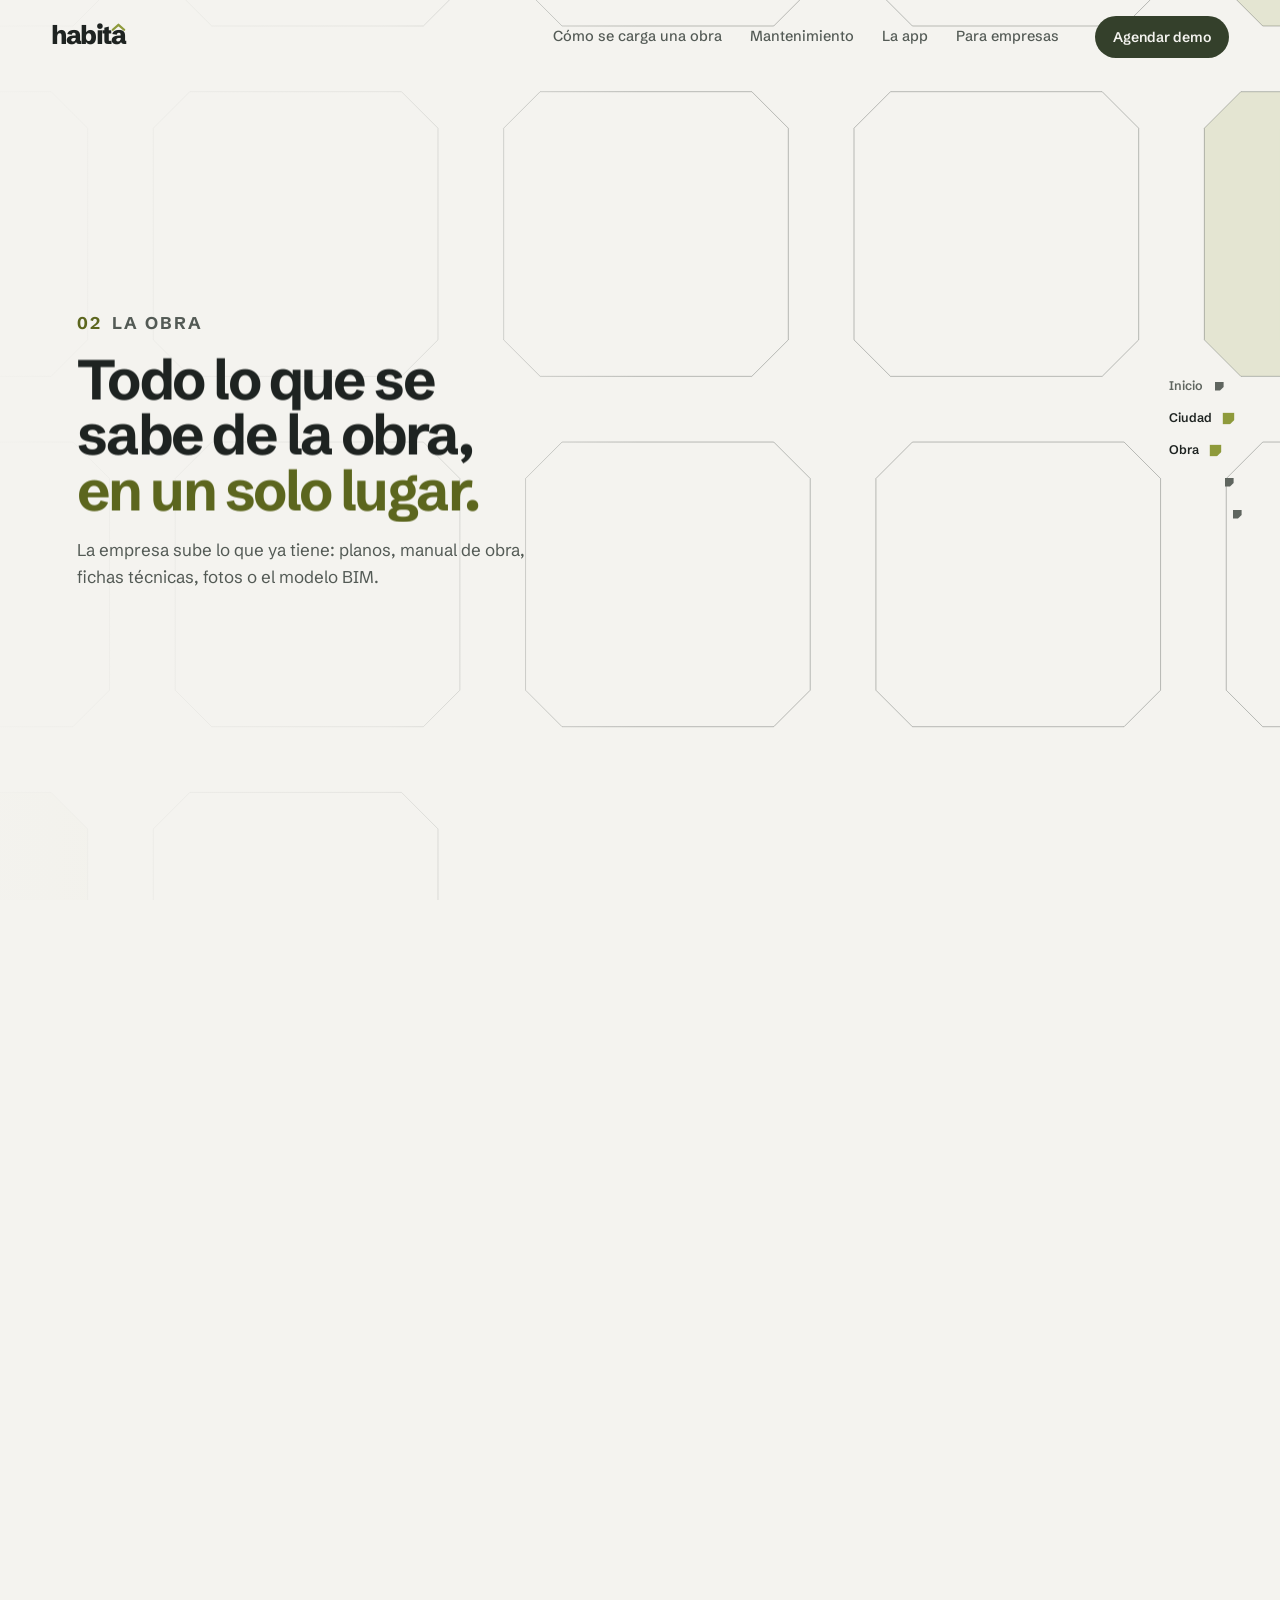
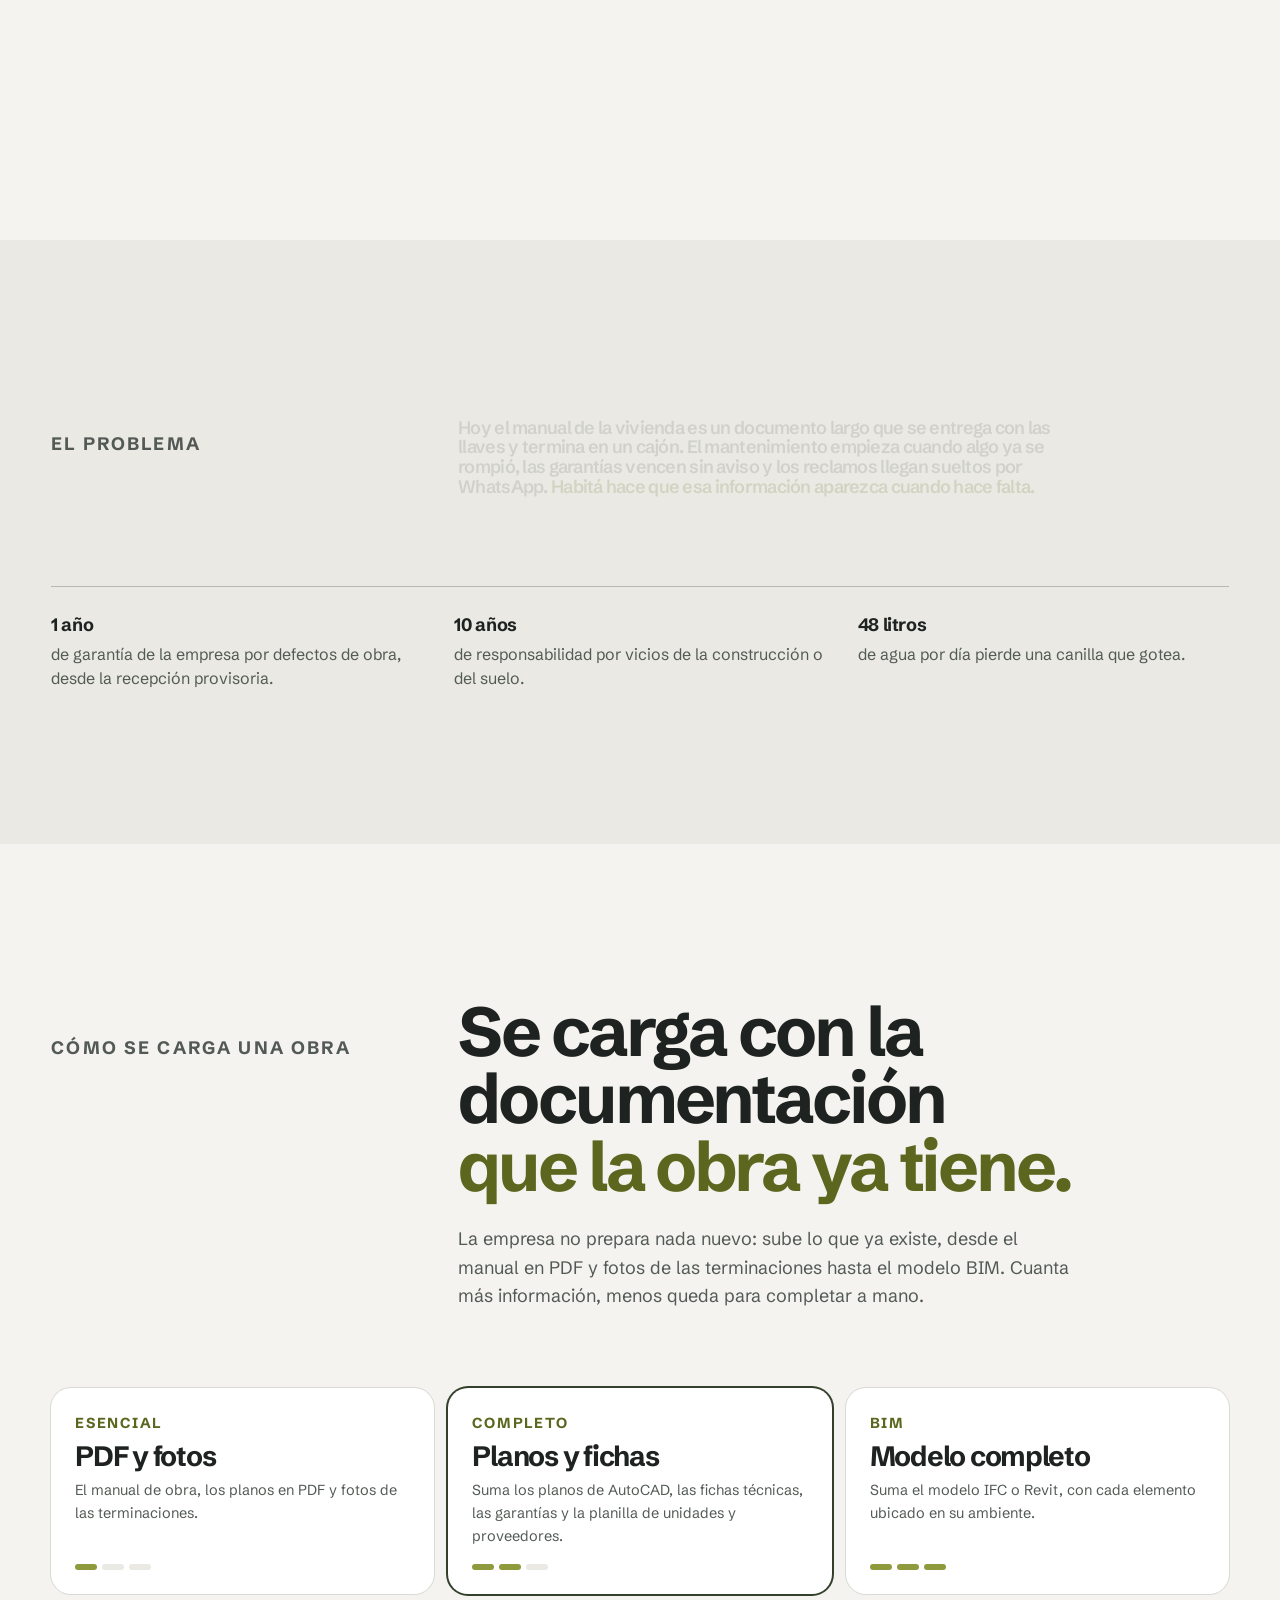
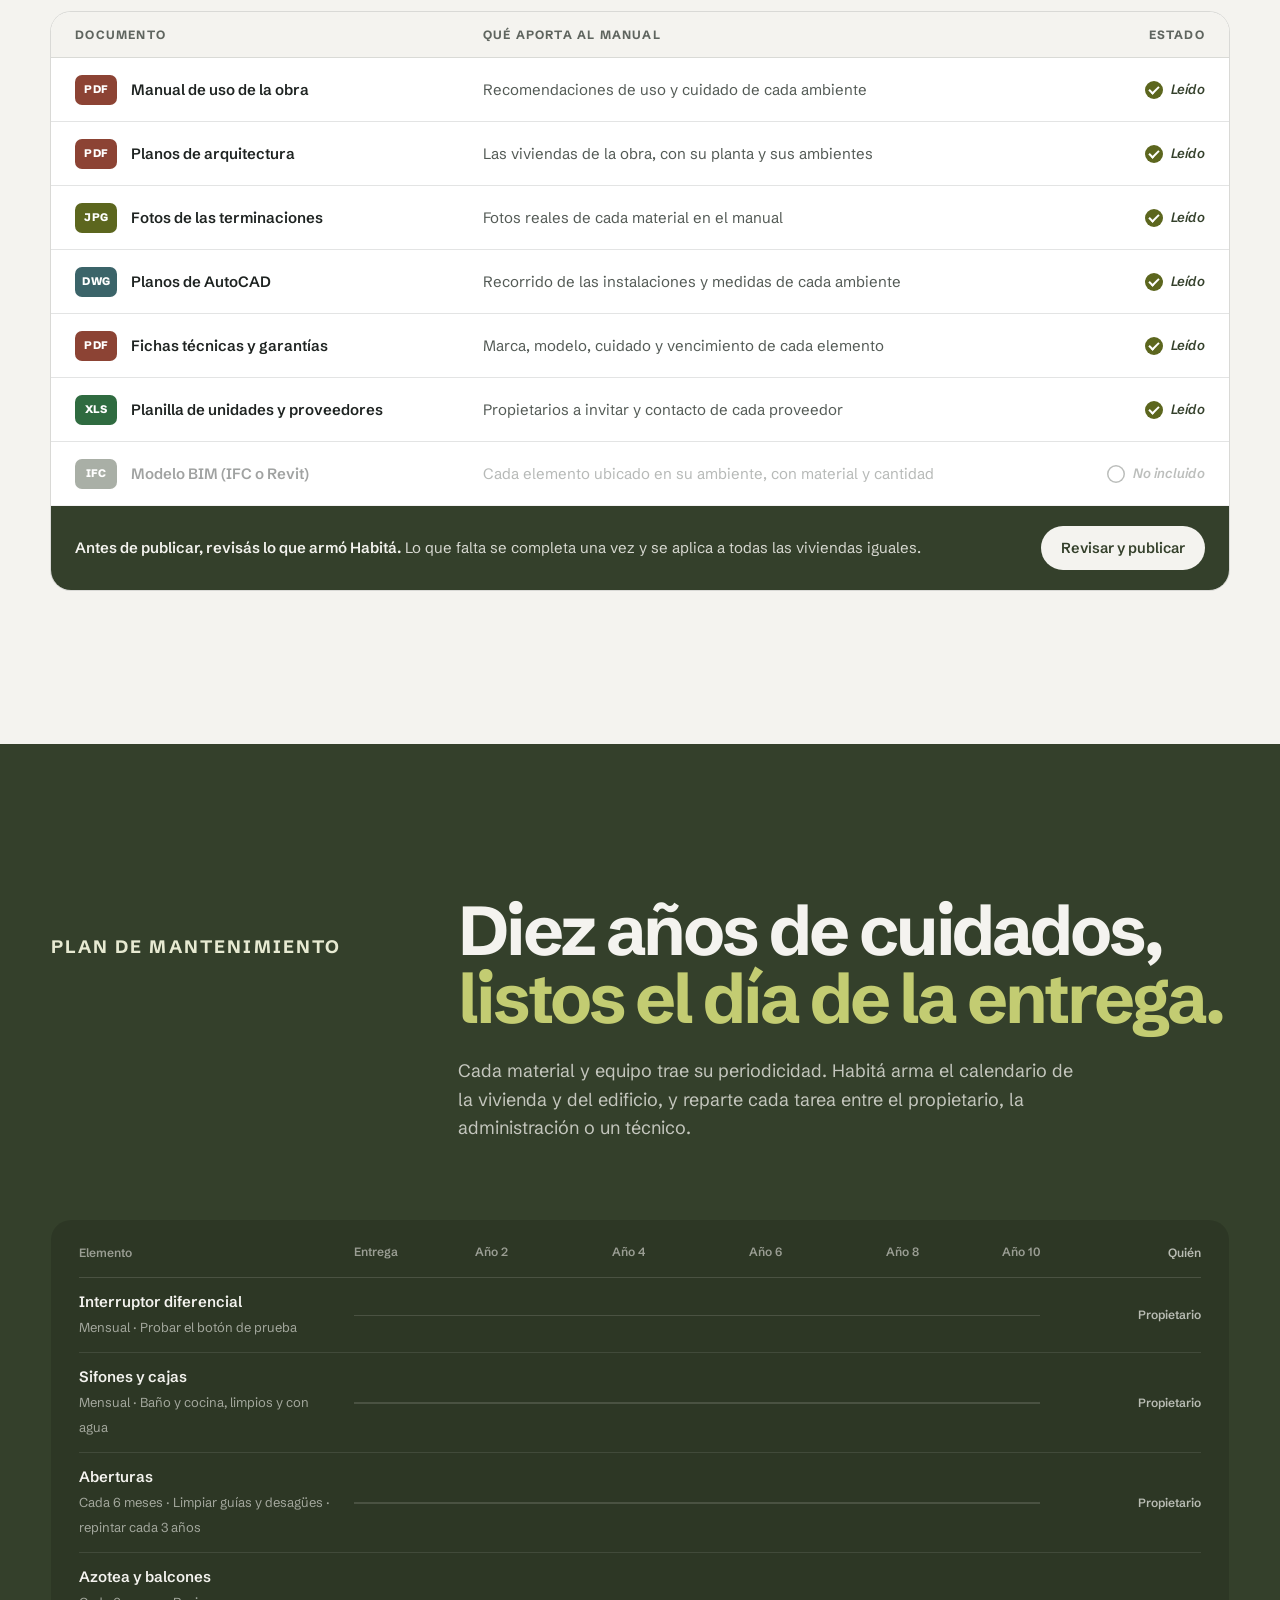
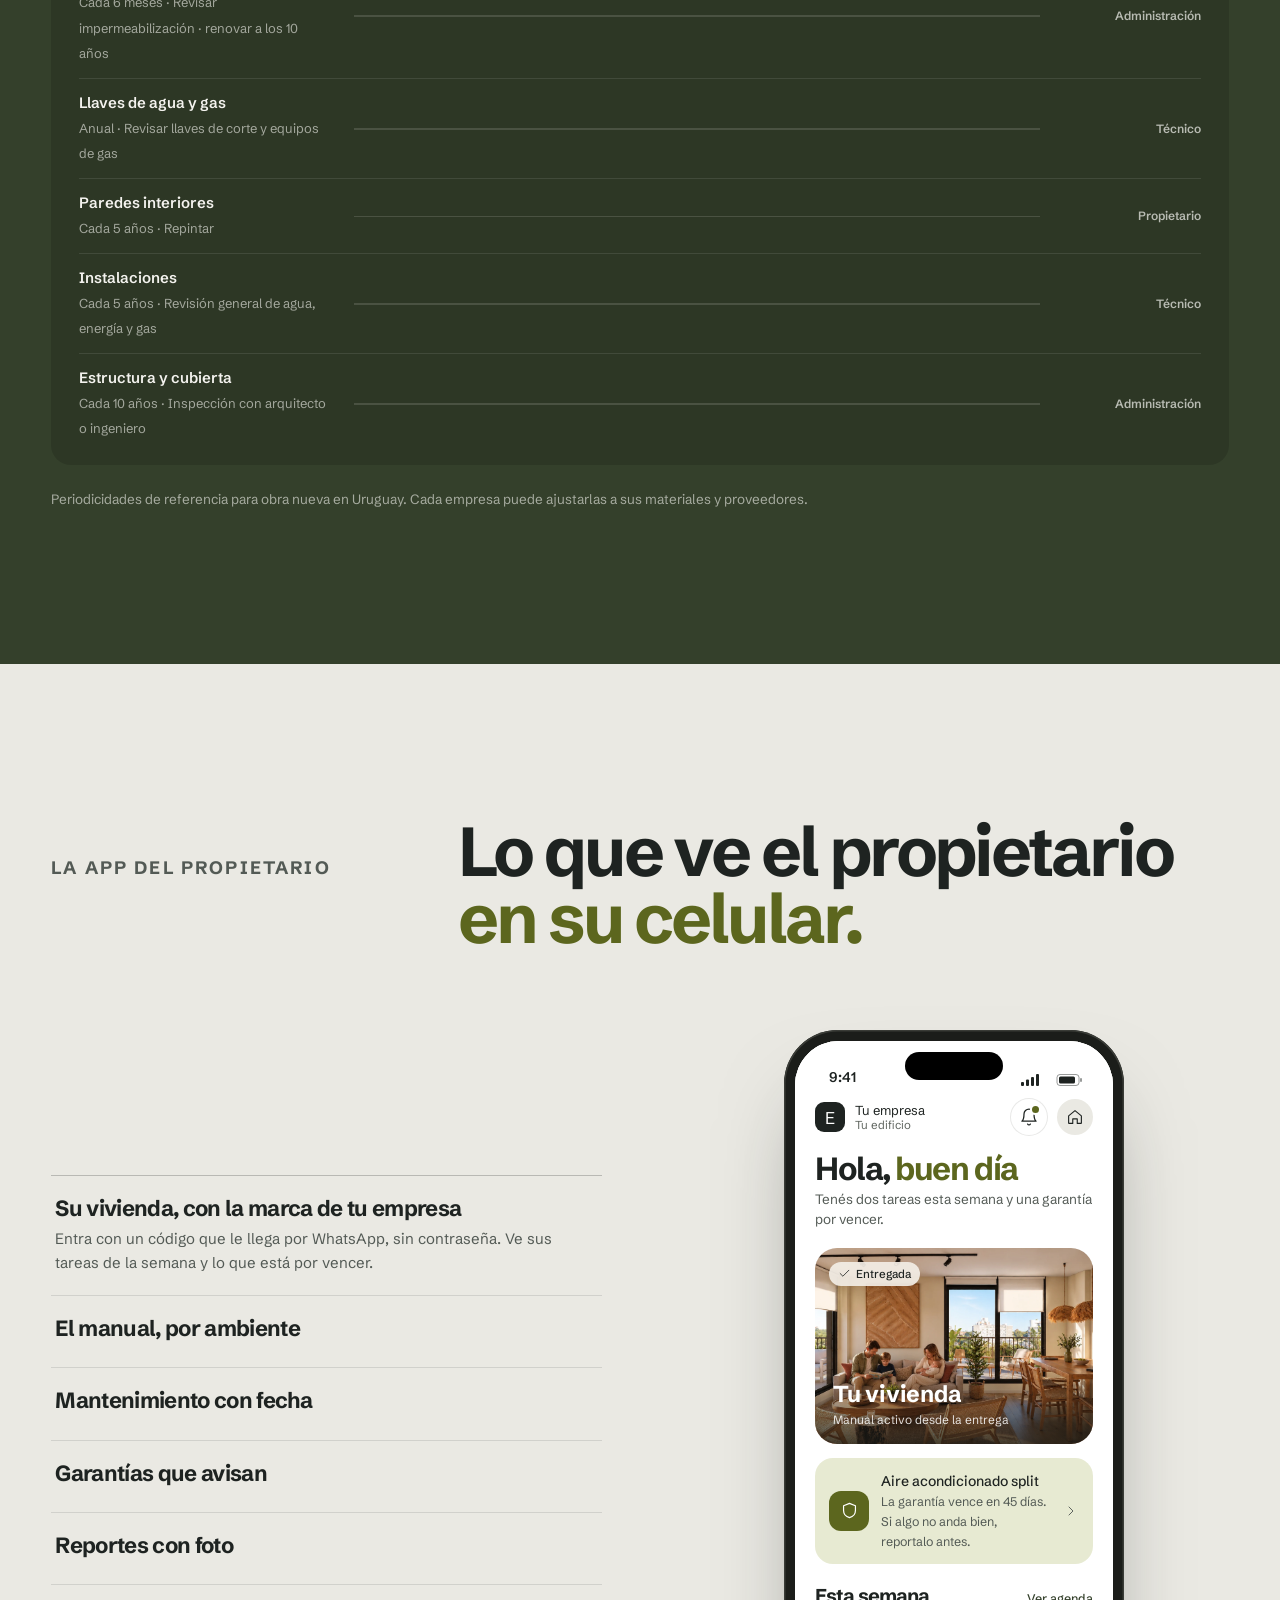
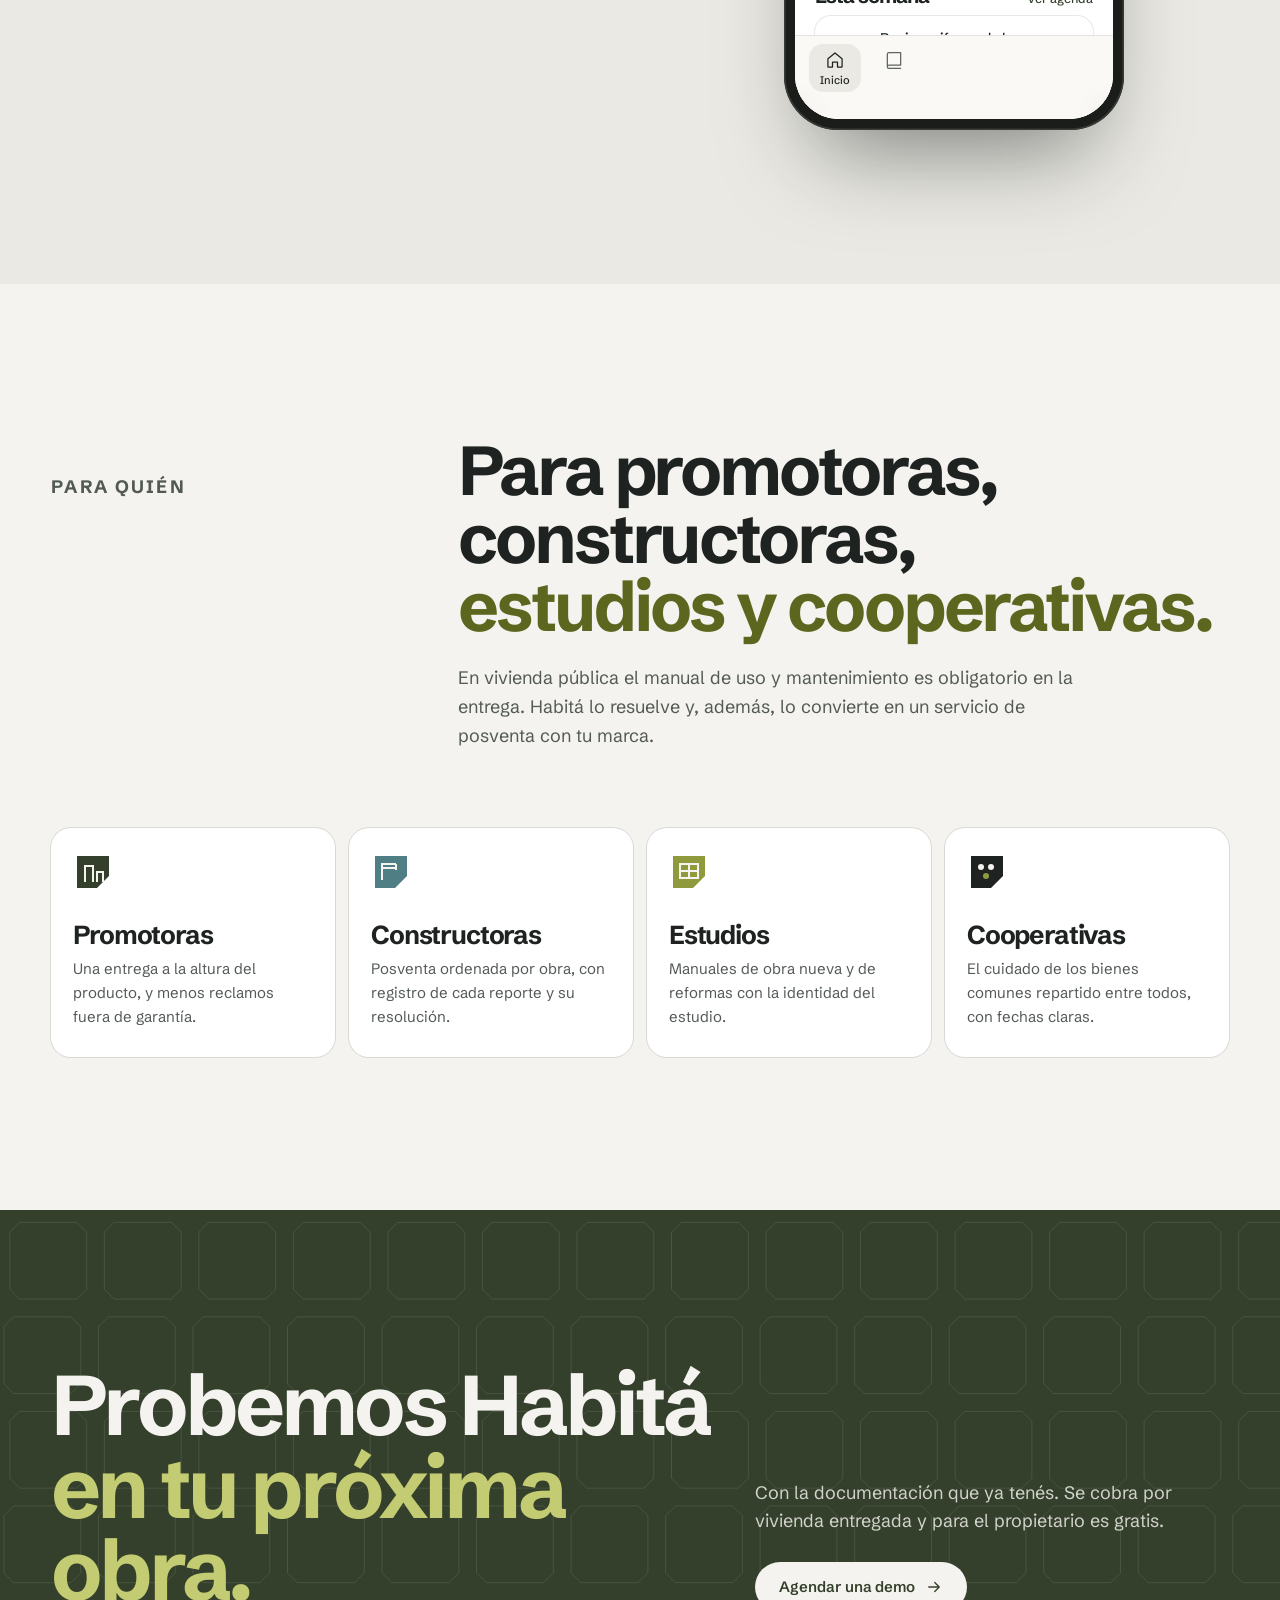
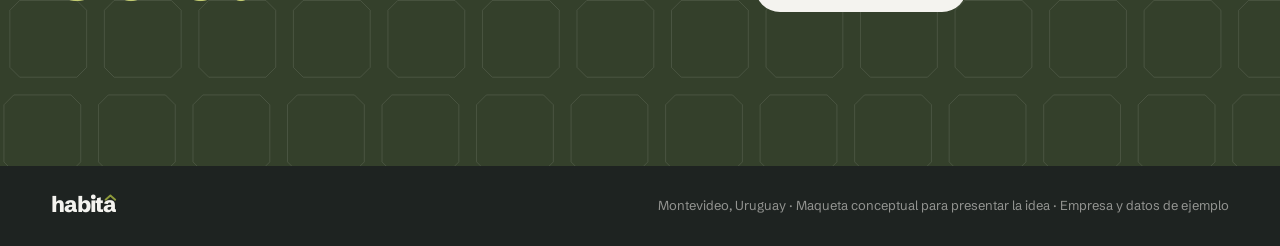
==== index.html @ 1dd272a1 "Demo de Habitá: web y app del propietario Co-Authored-By: Claude Opus 5.5 <noreply@anthropic.com>" ====
<!DOCTYPE html>
<html lang="es-UY">
<head>
<meta charset="utf-8">
<meta name="viewport" content="width=device-width, initial-scale=1, viewport-fit=cover">
<title>Habitá · Cada casa de la ciudad, con su manual vivo</title>
<meta name="description" content="Habitá convierte la documentación de obra en un manual vivo para cada vivienda: mantenimiento, garantías y posventa. Para promotoras, constructoras y estudios de Montevideo.">
<link rel="icon" href="data:image/svg+xml,%3Csvg xmlns='http://www.w3.org/2000/svg' viewBox='0 0 32 32'%3E%3Crect width='32' height='32' rx='8' fill='%2334402B'/%3E%3Cpath d='M9 19 16 12.5l7 6.5' fill='none' stroke='%238E9A3B' stroke-width='3' stroke-linecap='round' stroke-linejoin='round'/%3E%3C/svg%3E">
<link rel="preconnect" href="https://fonts.googleapis.com">
<link rel="preconnect" href="https://fonts.gstatic.com" crossorigin>
<link href="https://fonts.googleapis.com/css2?family=Schibsted+Grotesk:wght@400..800&display=swap" rel="stylesheet">
<link rel="stylesheet" href="tokens.css">
<link rel="stylesheet" href="styles.css">
</head>
<body>
<svg width="0" height="0" style="position:absolute" aria-hidden="true">
  <symbol id="arrow" viewBox="0 0 24 24"><path d="M5 12h14M13 6l6 6-6 6"/></symbol>
  <symbol id="arrow-ur" viewBox="0 0 24 24"><path d="M7 17 17 7M8 7h9v9"/></symbol>
  <symbol id="check" viewBox="0 0 24 24"><path d="M20 6 9 17l-5-5"/></symbol>
  <symbol id="alert" viewBox="0 0 24 24"><path d="M12 8v5M12 16.5h.01"/></symbol>
</svg>
<template id="wm"><span class="wordmark">habit<span class="wm-a">a<svg viewBox="0 0 20 11"><path d="M2 9.5 10 2.5l8 7"/></svg></span></span></template>

<div class="progress" aria-hidden="true"></div>
<div class="intro-mg" aria-hidden="true">
  <div class="intro-lock">
    <svg class="intro-block" viewBox="0 0 44 44"><path d="M4 4h36v22L26 40H4z"/></svg>
    <span class="wordmark intro-word"><span>h</span><span>a</span><span>b</span><span>i</span><span>t</span><span class="wm-a">a<svg viewBox="0 0 20 11"><path d="M2 9.5 10 2.5l8 7"/></svg></span></span>
  </div>
</div>

<header class="nav">
  <a href="#" aria-label="Habitá, inicio" data-wm></a>
  <nav class="nav-links" aria-label="Secciones">
    <a href="#carga">Cómo se carga una obra</a>
    <a href="#plan">Mantenimiento</a>
    <a href="#app">La app</a>
    <a href="#empresas">Para empresas</a>
  </nav>
  <a class="btn btn-sm" href="#demo">Agendar demo</a>
</header>

<main>
<!-- SOBREVUELO -->
<section class="fly" id="sobrevuelo" aria-label="Sobrevuelo de Montevideo">
  <div class="fly-stage">
    <canvas aria-hidden="true"></canvas>
    <div class="fly-veil" aria-hidden="true"></div>
    <div class="fly-hero">
      <h1 data-lines>Cada casa de la ciudad,<br><em>con su manual vivo.</em></h1>
    </div>
    <div class="beats"></div>
    <div class="unit-tag" aria-hidden="true"><i></i><span class="l"></span><div><b>Una vivienda</b>Su manual, sus tareas y sus garantías</div></div>
    <ol class="fly-rail" aria-label="Momentos del sobrevuelo"></ol>
    <div class="scroll-cue" aria-hidden="true"><i></i></div>
  </div>
</section>

<!-- PROBLEMA -->
<section class="section problem">
  <div class="wrap">
    <div class="sec-head">
      <p class="eyebrow">El problema</p>
      <p class="statement" data-words>Hoy el manual de la vivienda es un documento largo que se entrega con las llaves y termina en un cajón. El mantenimiento empieza cuando algo ya se rompió, las garantías vencen sin aviso y los reclamos llegan sueltos por WhatsApp. <em>Habitá hace que esa información aparezca cuando hace falta.</em></p>
    </div>
    <ul class="facts" data-reveal>
      <li><b>1 año</b>de garantía de la empresa por defectos de obra, desde la recepción provisoria.</li>
      <li><b>10 años</b>de responsabilidad por vicios de la construcción o del suelo.</li>
      <li><b>48 litros</b>de agua por día pierde una canilla que gotea.</li>
    </ul>
  </div>
</section>

<!-- CARGA -->
<section class="section" id="carga">
  <div class="wrap">
    <div class="sec-head">
      <p class="eyebrow">Cómo se carga una obra</p>
      <div>
        <h2 data-lines>Se carga con la documentación<br><em>que la obra ya tiene.</em></h2>
        <p data-reveal>La empresa no prepara nada nuevo: sube lo que ya existe, desde el manual en PDF y fotos de las terminaciones hasta el modelo BIM. Cuanta más información, menos queda para completar a mano.</p>
      </div>
    </div>
    <div class="load-levels" role="tablist" aria-label="Nivel de información disponible">
      <button class="lvl" data-level="0" role="tab"><p class="eyebrow">Esencial</p><h3>PDF y fotos</h3><p>El manual de obra, los planos en PDF y fotos de las terminaciones.</p><div class="dots"><i class="f"></i><i></i><i></i></div></button>
      <button class="lvl on" data-level="1" role="tab"><p class="eyebrow">Completo</p><h3>Planos y fichas</h3><p>Suma los planos de AutoCAD, las fichas técnicas, las garantías y la planilla de unidades y proveedores.</p><div class="dots"><i class="f"></i><i class="f"></i><i></i></div></button>
      <button class="lvl" data-level="2" role="tab"><p class="eyebrow">BIM</p><h3>Modelo completo</h3><p>Suma el modelo IFC o Revit, con cada elemento ubicado en su ambiente.</p><div class="dots"><i class="f"></i><i class="f"></i><i class="f"></i></div></button>
    </div>
    <div class="docs" data-reveal role="table" aria-label="Documentos de la obra y lo que aporta cada uno">
      <div class="docs-row docs-head" role="row"><span role="columnheader">Documento</span><span role="columnheader">Qué aporta al manual</span><span role="columnheader">Estado</span></div>
      <div class="docs-row" data-l="0" role="row"><span class="doc" role="cell"><span class="ext pdf">PDF</span><b>Manual de uso de la obra</b></span><span class="gives" role="cell">Recomendaciones de uso y cuidado de cada ambiente</span><span class="st" role="cell"><i></i><em>Leído</em></span></div>
      <div class="docs-row" data-l="0" role="row"><span class="doc" role="cell"><span class="ext pdf">PDF</span><b>Planos de arquitectura</b></span><span class="gives" role="cell">Las viviendas de la obra, con su planta y sus ambientes</span><span class="st" role="cell"><i></i><em>Leído</em></span></div>
      <div class="docs-row" data-l="0" role="row"><span class="doc" role="cell"><span class="ext img">JPG</span><b>Fotos de las terminaciones</b></span><span class="gives" role="cell">Fotos reales de cada material en el manual</span><span class="st" role="cell"><i></i><em>Leído</em></span></div>
      <div class="docs-row" data-l="1" role="row"><span class="doc" role="cell"><span class="ext cad">DWG</span><b>Planos de AutoCAD</b></span><span class="gives" role="cell">Recorrido de las instalaciones y medidas de cada ambiente</span><span class="st" role="cell"><i></i><em>Leído</em></span></div>
      <div class="docs-row" data-l="1" role="row"><span class="doc" role="cell"><span class="ext pdf">PDF</span><b>Fichas técnicas y garantías</b></span><span class="gives" role="cell">Marca, modelo, cuidado y vencimiento de cada elemento</span><span class="st" role="cell"><i></i><em>Leído</em></span></div>
      <div class="docs-row" data-l="1" role="row"><span class="doc" role="cell"><span class="ext xls">XLS</span><b>Planilla de unidades y proveedores</b></span><span class="gives" role="cell">Propietarios a invitar y contacto de cada proveedor</span><span class="st" role="cell"><i></i><em>Leído</em></span></div>
      <div class="docs-row" data-l="2" role="row"><span class="doc" role="cell"><span class="ext bim">IFC</span><b>Modelo BIM (IFC o Revit)</b></span><span class="gives" role="cell">Cada elemento ubicado en su ambiente, con material y cantidad</span><span class="st" role="cell"><i></i><em>Leído</em></span></div>
      <div class="docs-foot"><p><b>Antes de publicar, revisás lo que armó Habitá.</b> Lo que falta se completa una vez y se aplica a todas las viviendas iguales.</p><span class="pub">Revisar y publicar</span></div>
    </div>
  </div>
</section>

<!-- PLAN -->
<section id="plan" class="section plan">
  <div class="wrap">
    <div class="sec-head">
      <p class="eyebrow">Plan de mantenimiento</p>
      <div>
        <h2 data-lines>Diez años de cuidados,<br><em>listos el día de la entrega.</em></h2>
        <p data-reveal>Cada material y equipo trae su periodicidad. Habitá arma el calendario de la vivienda y del edificio, y reparte cada tarea entre el propietario, la administración o un técnico.</p>
      </div>
    </div>
    <div class="gantt" role="table" aria-label="Plan de mantenimiento a 10 años">
      <div class="g-axis" role="row"><span role="columnheader">Elemento</span><div class="g-ticks" aria-hidden="true"></div><span class="g-who" role="columnheader">Quién</span></div>
      <div class="g-rows"></div>
    </div>
    <p class="plan-note">Periodicidades de referencia para obra nueva en Uruguay. Cada empresa puede ajustarlas a sus materiales y proveedores.</p>
  </div>
</section>

<!-- APP -->
<section id="app" class="section app-sec">
  <div class="wrap">
    <div class="sec-head">
      <p class="eyebrow">La app del propietario</p>
      <h2 data-lines>Lo que ve el propietario<br><em>en su celular.</em></h2>
    </div>
    <div class="app-grid">
      <div class="feat" data-reveal>
        <button class="on" data-go="home"><span><b>Su vivienda, con la marca de tu empresa</b><small>Entra con un código que le llega por WhatsApp, sin contraseña. Ve sus tareas de la semana y lo que está por vencer.</small></span></button>
        <button data-go="manual"><span><b>El manual, por ambiente</b><small>Cada material con fotos de la obra: qué es, cómo se limpia, cada cuánto se mantiene y a quién llamar.</small></span></button>
        <button data-go="agenda"><span><b>Mantenimiento con fecha</b><small>Recordatorios con el paso a paso, para la vivienda y para el edificio.</small></span></button>
        <button data-go="garantias"><span><b>Garantías que avisan</b><small>Aviso 60 días antes de cada vencimiento, con el responsable de cada una.</small></span></button>
        <button data-go="reportar"><span><b>Reportes con foto</b><small>Llegan a la empresa con la unidad, el ambiente y el elemento identificados.</small></span></button>
      </div>
      <div class="phone-wrap" data-reveal><div class="phone"><span class="island" aria-hidden="true"></span><iframe src="app.html?embed=1" title="Ejemplo de la app del propietario"></iframe></div></div>
    </div>
  </div>
</section>

<!-- PARA QUIÉN -->
<section id="empresas" class="section">
  <div class="wrap">
    <div class="sec-head">
      <p class="eyebrow">Para quién</p>
      <div>
        <h2 data-lines>Para promotoras, constructoras,<br><em>estudios y cooperativas.</em></h2>
        <p data-reveal>En vivienda pública el manual de uso y mantenimiento es obligatorio en la entrega. Habitá lo resuelve y, además, lo convierte en un servicio de posventa con tu marca.</p>
      </div>
    </div>
    <div class="audience">
      <div class="aud" data-reveal><svg class="mk" viewBox="0 0 40 40"><path d="M4 4h32v20L24 36H4z" fill="#34402B"/><path d="M12 30V14h8v16M24 30V20h6v10" stroke="#F4F3EF" stroke-width="2" fill="none"/></svg><h3>Promotoras</h3><p>Una entrega a la altura del producto, y menos reclamos fuera de garantía.</p></div>
      <div class="aud" data-reveal><svg class="mk" viewBox="0 0 40 40"><path d="M4 4h32v20L24 36H4z" fill="#4F7F84"/><path d="M11 28V12h14M11 16h14M25 12v6" stroke="#F4F3EF" stroke-width="2" fill="none"/></svg><h3>Constructoras</h3><p>Posventa ordenada por obra, con registro de cada reporte y su resolución.</p></div>
      <div class="aud" data-reveal><svg class="mk" viewBox="0 0 40 40"><path d="M4 4h32v20L24 36H4z" fill="#8E9A3B"/><path d="M11 12h18v14H11zM11 19h18M20 12v14" stroke="#F4F3EF" stroke-width="2" fill="none"/></svg><h3>Estudios</h3><p>Manuales de obra nueva y de reformas con la identidad del estudio.</p></div>
      <div class="aud" data-reveal><svg class="mk" viewBox="0 0 40 40"><path d="M4 4h32v20L24 36H4z" fill="#1E2321"/><circle cx="14" cy="15" r="3" fill="#F4F3EF"/><circle cx="24" cy="15" r="3" fill="#F4F3EF"/><circle cx="19" cy="24" r="3" fill="#8E9A3B"/></svg><h3>Cooperativas</h3><p>El cuidado de los bienes comunes repartido entre todos, con fechas claras.</p></div>
    </div>
  </div>
</section>

<!-- CTA -->
<section id="demo" class="cta">
  <canvas aria-hidden="true"></canvas>
  <div class="wrap cta-inner">
    <h2 data-lines>Probemos Habitá<br><em>en tu próxima obra.</em></h2>
    <div data-reveal>
      <p>Con la documentación que ya tenés. Se cobra por vivienda entregada y para el propietario es gratis.</p>
      <a class="btn btn-light" href="#demo">Agendar una demo <svg class="i"><use href="#arrow"/></svg></a>
    </div>
  </div>
</section>
</main>

<footer class="foot">
  <span data-wm></span>
  <span>Montevideo, Uruguay · Maqueta conceptual para presentar la idea · Empresa y datos de ejemplo</span>
</footer>

<script src="vendor/motion.js"></script>
<script type="module" src="landing.js"></script>
</body>
</html>
---- tokens.css ----
/* Habitá · identidad "Ochava" */
:root {
  --monte: #34402B;
  --monte-2: #4A5A3C;
  --oliva: #8E9A3B;
  --oliva-2: #5C661E;
  --oliva-soft: #E7EAD2;
  --rio: #4F7F84;
  --rio-2: #3B6469;
  --rio-soft: #DDE8E8;
  --maqueta: #F4F3EF;
  --maqueta-2: #EAE9E3;
  --calle: #C8CEC4;
  --blanco: #FFFFFF;
  --tinta: #1E2321;
  --tinta-2: #535A55;
  --tinta-3: #5F655F;
  --linea: rgba(30, 35, 33, .12);
  --linea-2: rgba(30, 35, 33, .24);

  /* alias usados por la app */
  --salvia: var(--monte); --salvia-2: var(--monte-2); --salvia-soft: var(--oliva-soft);
  --terracota: var(--oliva-2); --terracota-dark: var(--oliva-2); --terracota-soft: var(--oliva-soft);
  --arena: var(--maqueta-2); --arena-2: var(--calle); --papel: var(--maqueta);
  --pizarra: var(--tinta); --pizarra-2: var(--tinta-2); --pizarra-3: var(--tinta-3);
  --ladrillo: var(--oliva-2); --ladrillo-soft: var(--oliva-soft); --cielo: var(--rio); --cielo-2: var(--rio-2); --cielo-soft: var(--rio-soft);

  --display: 'Schibsted Grotesk', system-ui, sans-serif;
  --texto: 'Schibsted Grotesk', system-ui, sans-serif;
  --ease: cubic-bezier(.22, 1, .36, 1);
  --r-sm: 8px; --r-md: 14px; --r-lg: 20px; --r-xl: 28px;
  --lm-bg: var(--monte); --lm-fg: var(--maqueta); --lm-roof: var(--oliva);
}

/* Logo · la "a" con techito */
.wordmark { font-family: 'Schibsted Grotesk', system-ui, sans-serif; font-weight: 800; letter-spacing: -.055em; font-size: 26px; line-height: 1; color: var(--tinta); white-space: nowrap; }
.wordmark .wm-a { position: relative; display: inline-block; }
.wordmark .wm-a svg { position: absolute; left: 50%; top: .02em; width: .6em; height: .3em; transform: translateX(-47%); overflow: visible; fill: none; stroke: var(--lm-roof); stroke-width: 3.2; stroke-linecap: round; stroke-linejoin: round; }
.logo-mark { width: 30px; height: 30px; flex-shrink: 0; border-radius: 8px; }
---- styles.css ----
* { box-sizing: border-box; margin: 0; padding: 0; }
html, body { overflow-x: clip; }
body { font-family: var(--texto); font-size: 16px; line-height: 1.6; color: var(--tinta); background: var(--maqueta); -webkit-font-smoothing: antialiased; }
img { display: block; max-width: 100%; }
a { color: inherit; text-decoration: none; }
button { font: inherit; color: inherit; background: none; border: 0; cursor: pointer; }
svg.i { width: 20px; height: 20px; fill: none; stroke: currentColor; stroke-width: 1.7; stroke-linecap: round; stroke-linejoin: round; flex-shrink: 0; }
:focus-visible { outline: 2px solid var(--oliva); outline-offset: 3px; border-radius: 6px; }
::selection { background: var(--monte); color: var(--maqueta); }

h1, h2, h3, h4 { font-family: var(--display); font-weight: 700; letter-spacing: -.045em; line-height: .98; }
h1 em, h2 em, h3 em { font-style: normal; color: var(--oliva-2); }
.eyebrow { font-size: 12px; font-weight: 700; letter-spacing: .12em; text-transform: uppercase; color: var(--monte-2); }
.wrap { width: min(1280px, 100% - clamp(40px, 8vw, 120px)); margin: 0 auto; }

.btn { display: inline-flex; align-items: center; gap: 10px; height: 50px; padding: 0 24px; border-radius: 999px; background: var(--monte); color: var(--maqueta); font-size: 15px; font-weight: 600; transition: background .25s var(--ease), transform .2s var(--ease); }
.btn svg.i { width: 18px; height: 18px; transition: transform .3s var(--ease); }
.btn:hover { background: var(--tinta); }
.btn:hover svg.i { transform: translateX(3px); }
.btn:active { transform: scale(.98); }
.btn-sec { background: transparent; color: var(--monte); box-shadow: inset 0 0 0 1.5px var(--monte); }
.btn-sec:hover { background: var(--monte); color: var(--maqueta); }
.btn-light { background: var(--maqueta); color: var(--monte); }
.btn-light:hover { background: #fff; }
.btn-sm { height: 42px; padding: 0 18px; font-size: 14px; }

/* NAV */
.nav { position: fixed; inset: 0 0 auto; z-index: 60; display: flex; align-items: center; gap: 36px; height: 74px; padding: 0 clamp(20px, 4vw, 56px); transition: background .4s var(--ease), box-shadow .4s; }
.nav.solid { background: rgba(244, 243, 239, .86); backdrop-filter: blur(14px) saturate(1.2); box-shadow: 0 1px 0 var(--linea); }
.nav-links { display: flex; gap: 28px; margin-left: auto; font-size: 14.5px; font-weight: 500; color: var(--tinta-2); }
.nav-links a { transition: color .2s; }
.nav-links a:hover { color: var(--tinta); }
.progress { position: fixed; top: 0; left: 0; right: 0; height: 3px; background: var(--oliva); transform-origin: 0 50%; transform: scaleX(0); z-index: 70; }

/* SOBREVUELO */
.fly { position: relative; height: 560vh; }
.fly-stage { position: sticky; top: 0; height: 100vh; height: 100dvh; overflow: hidden; }
.fly-stage canvas { position: absolute; inset: 0; width: 100%; height: 100%; display: block; }
.fly-veil { position: absolute; inset: 0; pointer-events: none; background: linear-gradient(90deg, rgba(244,243,239,.96) 0%, rgba(244,243,239,.75) 30%, rgba(244,243,239,0) 50%); }
.fly-hero { position: absolute; left: clamp(20px, 6vw, 96px); top: 50%; transform: translateY(-50%); width: min(900px, 70vw); z-index: 3; }
.fly-hero h1 { font-size: clamp(56px, 7.2vw, 124px); line-height: .92; letter-spacing: -.055em; }
.fly-actions { display: flex; gap: 12px; flex-wrap: wrap; }
.beats { position: absolute; left: clamp(20px, 6vw, 96px); top: 50%; transform: translateY(-50%); width: min(460px, 38vw); z-index: 3; }
.beat { position: absolute; left: 0; top: 50%; transform: translateY(-50%); width: 100%; visibility: hidden; }
.beat.on { visibility: visible; }
.beat .eyebrow { display: flex; gap: 10px; margin-bottom: 16px; }
.beat .eyebrow b { color: var(--oliva-2); }
.beat h2 { font-size: clamp(38px, 4.4vw, 64px); margin-bottom: 18px; }
.beat p { font-size: 17px; color: var(--tinta-2); }
.unit-tag { position: absolute; left: 0; top: 0; z-index: 4; pointer-events: none; opacity: 0; transition: opacity .4s var(--ease); }
.unit-tag.on { opacity: 1; }
.unit-tag i { position: absolute; left: -7px; top: -7px; width: 14px; height: 14px; border-radius: 50%; background: var(--oliva); box-shadow: 0 0 0 5px rgba(142, 154, 59, .25); }
.unit-tag span.l { position: absolute; left: 7px; top: -.75px; width: 70px; height: 1.5px; background: var(--tinta); }
.unit-tag div { position: absolute; left: 80px; top: -30px; width: 230px; padding: 12px 14px; border-radius: 14px; background: #fff; box-shadow: 0 18px 40px -20px rgba(30,35,33,.4), 0 0 0 1px var(--linea); font-size: 13px; color: var(--tinta-2); }
.unit-tag div b { display: block; font-size: 16px; letter-spacing: -.02em; color: var(--tinta); }
.fly-rail { position: absolute; right: clamp(16px, 3vw, 44px); top: 50%; transform: translateY(-50%); z-index: 5; list-style: none; display: grid; gap: 4px; }
.fly-rail button { display: flex; align-items: center; justify-content: flex-end; gap: 12px; height: 28px; font-size: 12.5px; font-weight: 600; color: var(--tinta-3); }
.fly-rail button::after { content: ''; width: 9px; height: 9px; background: currentColor; clip-path: polygon(0 0, 100% 0, 100% 60%, 60% 100%, 0 100%); transition: background .3s, transform .3s; }
.fly-rail li.on button { color: var(--tinta); }
.fly-rail li.on button::after { background: var(--oliva); transform: scale(1.35); }
.fly-rail button span { opacity: 0; transition: opacity .3s; }
.fly-rail li.on button span, .fly-rail:hover button span { opacity: 1; }
.scroll-cue { position: absolute; left: 50%; bottom: 28px; transform: translateX(-50%); z-index: 5; width: 1.5px; height: 44px; overflow: hidden; background: rgba(30,35,33,.12); }
.scroll-cue i { position: absolute; left: 0; top: 0; width: 100%; height: 40%; background: var(--tinta); animation: cue 2.2s var(--ease) infinite; }
@keyframes cue { 0% { transform: translateY(-100%); } 100% { transform: translateY(260%); } }

/* Apertura */
.intro-mg { position: fixed; inset: 0; z-index: 100; background: var(--maqueta); display: grid; place-items: center; }
.intro-lock { display: flex; align-items: center; gap: 18px; }
.intro-block { width: 56px; height: 56px; overflow: visible; }
.intro-block path { fill: var(--monte); fill-opacity: 0; stroke: var(--monte); stroke-width: 2.4; stroke-linejoin: round; }
.intro-word { font-size: 64px; display: inline-flex; }
.intro-word > span { display: inline-block; }
.intro-word .wm-a svg path { stroke-dasharray: 26; stroke-dashoffset: 26; }
.no-intro .intro-mg { display: none; }


.line { display: block; overflow: hidden; padding-bottom: .08em; margin-bottom: -.08em; }
.line > span { display: block; }

/* SECCIONES */
.section { padding: clamp(96px, 12vw, 168px) 0; position: relative; }
.sec-head { display: grid; grid-template-columns: 1fr 2.1fr; gap: 40px; margin-bottom: clamp(48px, 6vw, 88px); align-items: start; }
.sec-head .eyebrow { padding-top: 12px; display: flex; gap: 10px; }
.sec-head .eyebrow b { color: var(--oliva-2); }
.sec-head h2 { font-size: clamp(42px, 5.4vw, 80px); }
.sec-head p { margin-top: 24px; font-size: 18px; color: var(--tinta-2); max-width: 620px; }

.problem { background: var(--maqueta-2); }
.statement { font-family: var(--display); font-weight: 600; font-size: clamp(30px, 3.5vw, 52px); line-height: 1.1; letter-spacing: -.04em; max-width: 1080px; }
.statement .w { opacity: .16; }
.statement em { font-style: normal; color: var(--oliva-2); }
.facts { list-style: none; display: grid; grid-template-columns: repeat(3, 1fr); gap: 32px; margin-top: clamp(56px, 7vw, 96px); padding-top: 24px; border-top: 1px solid var(--linea-2); }
.facts li { font-size: 16px; color: var(--tinta-2); line-height: 1.5; }
.facts b { display: block; color: var(--tinta); font-size: 18px; font-weight: 700; letter-spacing: -.02em; margin-bottom: 4px; }

/* CARGA */
.load-levels { display: grid; grid-template-columns: repeat(3, 1fr); gap: 14px; margin-bottom: 18px; }
.lvl { display: flex; flex-direction: column; border-radius: var(--r-lg); padding: 24px; background: #fff; box-shadow: 0 0 0 1px var(--linea); transition: box-shadow .3s, transform .3s var(--ease); cursor: pointer; text-align: left; }
.lvl:hover { transform: translateY(-2px); }
.lvl.on { box-shadow: 0 0 0 2px var(--monte); }
.lvl .eyebrow { color: var(--oliva-2); }
.lvl h3 { font-size: 28px; margin: 8px 0 8px; }
.lvl p { font-size: 14.5px; color: var(--tinta-2); }
.lvl .dots { display: flex; gap: 5px; margin-top: auto; padding-top: 16px; }
.lvl .dots i { width: 22px; height: 6px; border-radius: 3px; background: var(--maqueta-2); }
.lvl .dots i.f { background: var(--oliva); }

.docs { border-radius: var(--r-lg); background: #fff; box-shadow: 0 0 0 1px var(--linea); overflow: hidden; }
.docs-row { display: grid; grid-template-columns: minmax(260px, 1.1fr) 1.6fr 140px; gap: 24px; align-items: center; min-height: 64px; padding: 0 24px; border-bottom: 1px solid var(--linea); transition: opacity .35s var(--ease); }
.docs-head { min-height: 46px; font-size: 12px; font-weight: 700; letter-spacing: .1em; text-transform: uppercase; color: var(--tinta-3); background: var(--maqueta); }
.docs-head span:last-child, .docs-row .st { justify-self: end; }
.doc { display: flex; align-items: center; gap: 14px; }
.doc b { font-size: 15px; font-weight: 600; line-height: 1.3; }
.ext { width: 42px; height: 30px; border-radius: 7px; display: grid; place-items: center; font-size: 11px; font-weight: 800; letter-spacing: .03em; color: #fff; background: var(--tinta-2); flex-shrink: 0; }
.ext.bim { background: var(--monte); } .ext.cad { background: var(--rio-2); } .ext.pdf { background: #8C4334; } .ext.img { background: var(--oliva-2); } .ext.xls { background: #2F6B40; }
.gives { font-size: 15px; color: var(--tinta-2); }
.st { display: inline-flex; align-items: center; gap: 8px; font-size: 13.5px; font-weight: 600; color: var(--monte); }
.st i { width: 18px; height: 18px; border-radius: 50%; background: var(--oliva-2); position: relative; }
.st i::after { content: ''; position: absolute; left: 6px; top: 3.5px; width: 4px; height: 8px; border: solid #fff; border-width: 0 2px 2px 0; transform: rotate(45deg); }
.docs-row.off { opacity: .42; }
.docs-row.off .st i { background: transparent; box-shadow: inset 0 0 0 1.5px var(--tinta-3); }
.docs-row.off .st i::after { display: none; }
.docs-row.off .st { color: var(--tinta-3); }
.docs-foot { display: flex; align-items: center; justify-content: space-between; gap: 24px; padding: 20px 24px; background: var(--monte); color: rgba(244, 243, 239, .85); font-size: 15px; }
.docs-foot b { color: var(--maqueta); font-weight: 600; }
.pub { flex-shrink: 0; display: inline-flex; align-items: center; height: 44px; padding: 0 20px; border-radius: 999px; background: var(--maqueta); color: var(--monte); font-weight: 600; font-size: 14.5px; }

/* PLAN */
.plan { background: var(--monte); color: var(--maqueta); overflow: hidden; }
.plan .sec-head .eyebrow { color: var(--oliva-soft); }
.plan .sec-head .eyebrow b, .plan .sec-head h2 em { color: #C3CC72; }
.plan .sec-head p { color: rgba(244, 243, 239, .75); }
.gantt { background: rgba(0, 0, 0, .14); border-radius: var(--r-lg); padding: 8px 28px 12px; }
.g-axis, .g-row { display: grid; grid-template-columns: minmax(190px, 1.1fr) 3fr minmax(110px, .6fr); gap: 24px; align-items: center; }
.g-axis { height: 50px; font-size: 12px; font-weight: 600; color: rgba(244, 243, 239, .55); border-bottom: 1px solid rgba(244, 243, 239, .14); }
.g-ticks { position: relative; height: 100%; }
.g-ticks span { position: absolute; top: 50%; transform: translate(-50%, -50%); white-space: nowrap; }
.g-ticks span:first-child { transform: translate(0, -50%); }
.g-ticks span:last-child { transform: translate(-100%, -50%); }
.g-row { min-height: 70px; border-bottom: 1px solid rgba(244, 243, 239, .1); padding: 12px 0; }
.g-row:last-child { border-bottom: 0; }
.g-name b { display: block; font-weight: 600; font-size: 15px; }
.g-name small { font-size: 13px; color: rgba(244, 243, 239, .6); }
.g-track { position: relative; height: 22px; }
.g-track::before { content: ''; position: absolute; left: 0; right: 0; top: 50%; height: 1.5px; background: rgba(244, 243, 239, .14); }
.g-fill { position: absolute; left: 0; right: 0; top: 50%; height: 1.5px; background: #C3CC72; transform-origin: 0 50%; transform: scaleX(var(--p, 0)); }
.g-dot { position: absolute; top: 50%; width: 10px; height: 10px; margin: -5px 0 0 -5px; background: var(--monte); box-shadow: inset 0 0 0 1.5px #C3CC72; clip-path: polygon(0 0, 100% 0, 100% 62%, 62% 100%, 0 100%); transform: scale(0); transition: transform .35s var(--ease); }
.g-dot.on { transform: scale(1); }
.g-dot.major { background: #C3CC72; width: 13px; height: 13px; margin: -6.5px 0 0 -6.5px; }
.g-dot.tiny { width: 4px; height: 4px; margin: -2px 0 0 -2px; background: rgba(195, 204, 114, .8); box-shadow: none; clip-path: none; border-radius: 50%; }
.g-who { font-size: 12px; font-weight: 600; color: rgba(244, 243, 239, .7); text-align: right; }
.plan-note { margin-top: 24px; color: rgba(244, 243, 239, .6); font-size: 13.5px; }

/* APP */
.app-sec { background: var(--maqueta-2); }
.app-grid { display: grid; grid-template-columns: 1fr 1fr; gap: clamp(32px, 6vw, 96px); align-items: center; }
.feat { display: grid; gap: 0; border-top: 1px solid var(--linea-2); }
.feat button { display: grid; grid-template-columns: 1fr; gap: 14px; text-align: left; padding: 20px 4px; border-bottom: 1px solid var(--linea); align-items: start; }
.feat button span.k { font-size: 13px; font-weight: 700; color: var(--tinta-3); padding-top: 4px; }
.feat button b { display: block; font-size: 22px; letter-spacing: -.03em; line-height: 1.15; }
.feat button small { display: block; font-size: 15px; color: var(--tinta-2); margin-top: 6px; max-height: 0; overflow: hidden; opacity: 0; transition: max-height .4s var(--ease), opacity .3s; }
.feat button.on small { max-height: 90px; opacity: 1; }
.feat button.on span.k { color: var(--oliva-2); }
.phone-wrap { display: grid; justify-items: center; }
.phone { position: relative; width: 340px; height: 700px; border-radius: 54px; padding: 11px; background: #1b1d1a; box-shadow: inset 0 0 0 1.5px #3a3c37, 0 50px 90px -34px rgba(30, 35, 33, .55); }
.phone iframe { width: 100%; height: 100%; border: 0; border-radius: 44px; background: var(--maqueta); display: block; }
.phone .island { position: absolute; top: 22px; left: 50%; transform: translateX(-50%); width: 98px; height: 28px; border-radius: 20px; background: #000; z-index: 2; }

/* PARA QUIÉN */
.audience { display: grid; grid-template-columns: repeat(4, 1fr); gap: 14px; }
.aud { border-radius: var(--r-lg); background: #fff; box-shadow: 0 0 0 1px var(--linea); padding: 24px 22px 28px; }
.aud svg.mk { width: 40px; height: 40px; margin-bottom: 24px; }
.aud h3 { font-size: 26px; margin-bottom: 8px; }
.aud p { color: var(--tinta-2); font-size: 15px; }

/* CTA */
.cta { position: relative; background: var(--monte); color: var(--maqueta); overflow: hidden; padding: clamp(110px, 12vw, 170px) 0; }
.cta canvas { position: absolute; inset: 0; width: 100%; height: 100%; opacity: .5; }
.cta-inner { position: relative; display: grid; grid-template-columns: 1.4fr 1fr; gap: 40px; align-items: end; }
.cta h2 { font-size: clamp(52px, 6.6vw, 104px); }
.cta h2 em { color: #C3CC72; }
.cta p { color: rgba(244, 243, 239, .82); margin-bottom: 26px; font-size: 18px; }
.foot { background: var(--tinta); color: rgba(244, 243, 239, .55); padding: 28px clamp(20px, 4vw, 56px); display: flex; justify-content: space-between; align-items: center; gap: 20px; font-size: 13px; }
.foot .wordmark { color: var(--maqueta); font-size: 22px; }

.js-motion [data-reveal] { opacity: 0; transform: translateY(24px); }
.js-motion [data-lines] .line > span { transform: translateY(110%); }

@media (max-width: 1020px) {
  .nav-links { display: none; }
  .nav .btn { margin-left: auto; }
  .fly-veil { background: linear-gradient(0deg, rgba(244,243,239,.97) 0%, rgba(244,243,239,.9) 34%, rgba(244,243,239,0) 54%); }
  .fly-hero, .beats { left: 20px; right: 20px; width: auto; top: auto; bottom: calc(26px + env(safe-area-inset-bottom)); transform: none; }
  .beat { top: auto; bottom: 0; transform: none; }
  .fly-hero { width: auto; }
  .fly-hero h1 { font-size: clamp(44px, 12vw, 64px); }
  .intro-word { font-size: 44px; } .intro-block { width: 40px; height: 40px; }
  .beat h2 { font-size: 36px; margin-bottom: 10px; }
  .beat p { font-size: 15px; }
  .fly-rail { top: 92px; transform: none; }
  .fly-rail button span { display: none; }
  .unit-tag div { width: 170px; left: auto; right: 40px; } .unit-tag span.l { width: 32px; left: auto; right: 7px; }
  .sec-head, .app-grid, .cta-inner { grid-template-columns: 1fr; }
  .facts { grid-template-columns: 1fr; gap: 18px; }
  .audience { grid-template-columns: 1fr 1fr; }
  .load-levels { grid-template-columns: 1fr; }
  .docs-row { grid-template-columns: 1fr auto; gap: 6px 16px; padding: 14px 18px; }
  .docs-row .gives { grid-column: 1 / -1; grid-row: 2; font-size: 14px; }
  .docs-head .gives, .docs-head span:nth-child(2) { display: none; }
  .docs-foot { flex-direction: column; align-items: flex-start; }
  .g-axis, .g-row { grid-template-columns: 1fr; gap: 8px; }
  .g-axis > span { display: none; }
  .g-who { text-align: left; }
}
@media (max-width: 560px) {
  .audience { grid-template-columns: 1fr; }
  .phone { width: 300px; height: 620px; }
  .gantt { padding-left: 18px; padding-right: 18px; }
}
@media (prefers-reduced-motion: reduce) {
  *, *::before, *::after { transition: none !important; animation: none !important; }
}
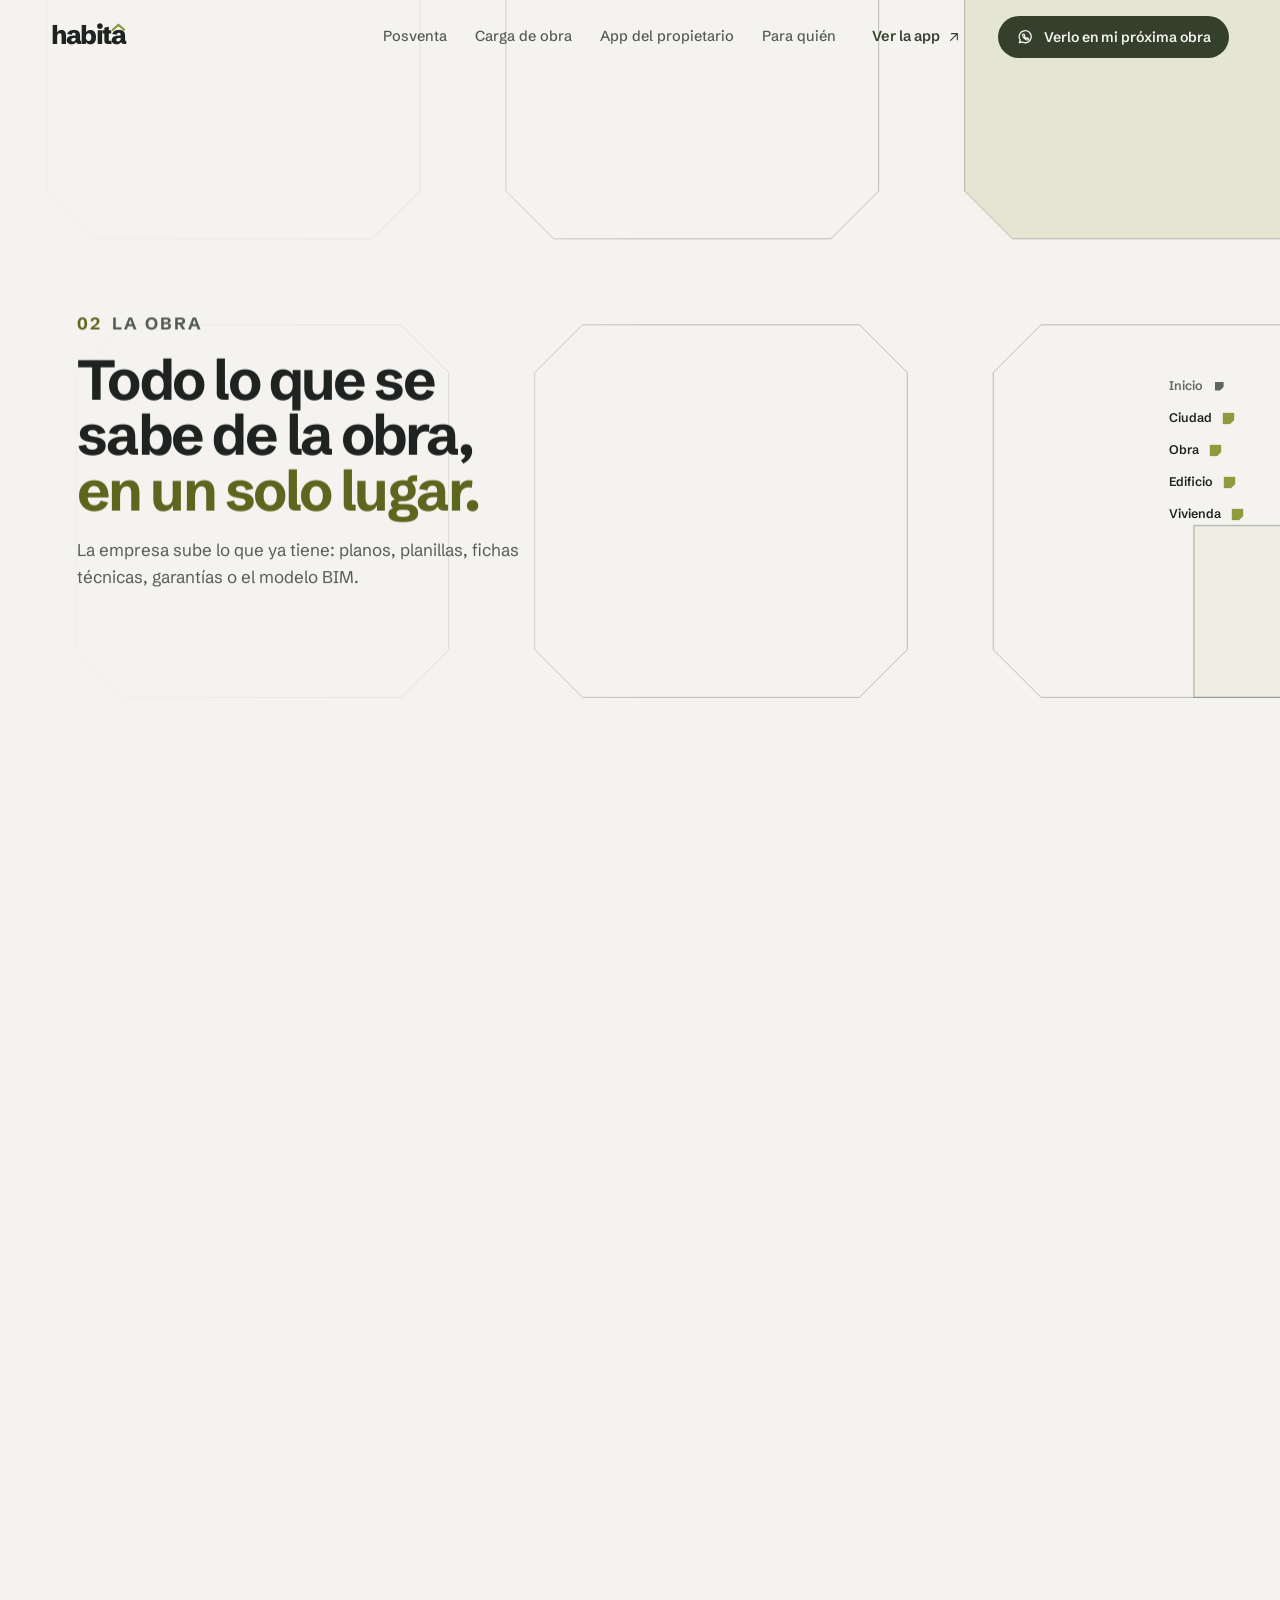
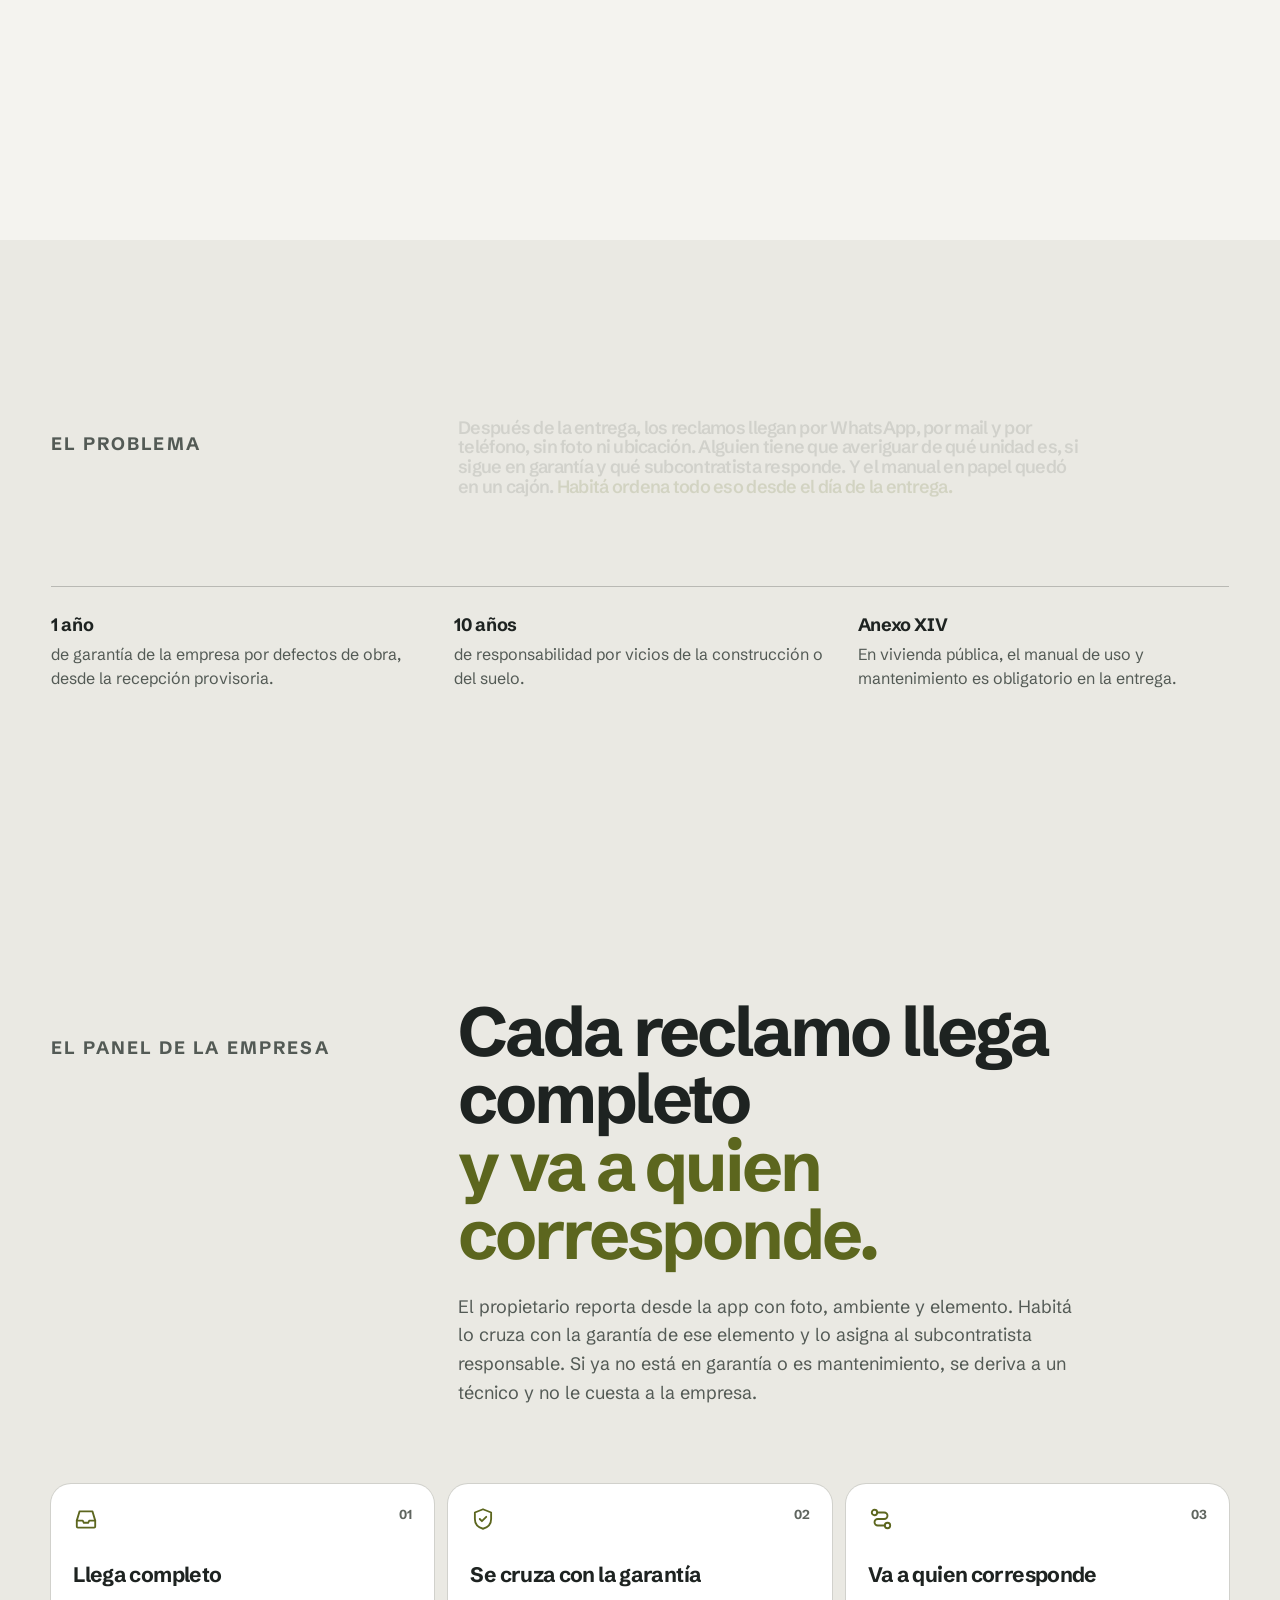
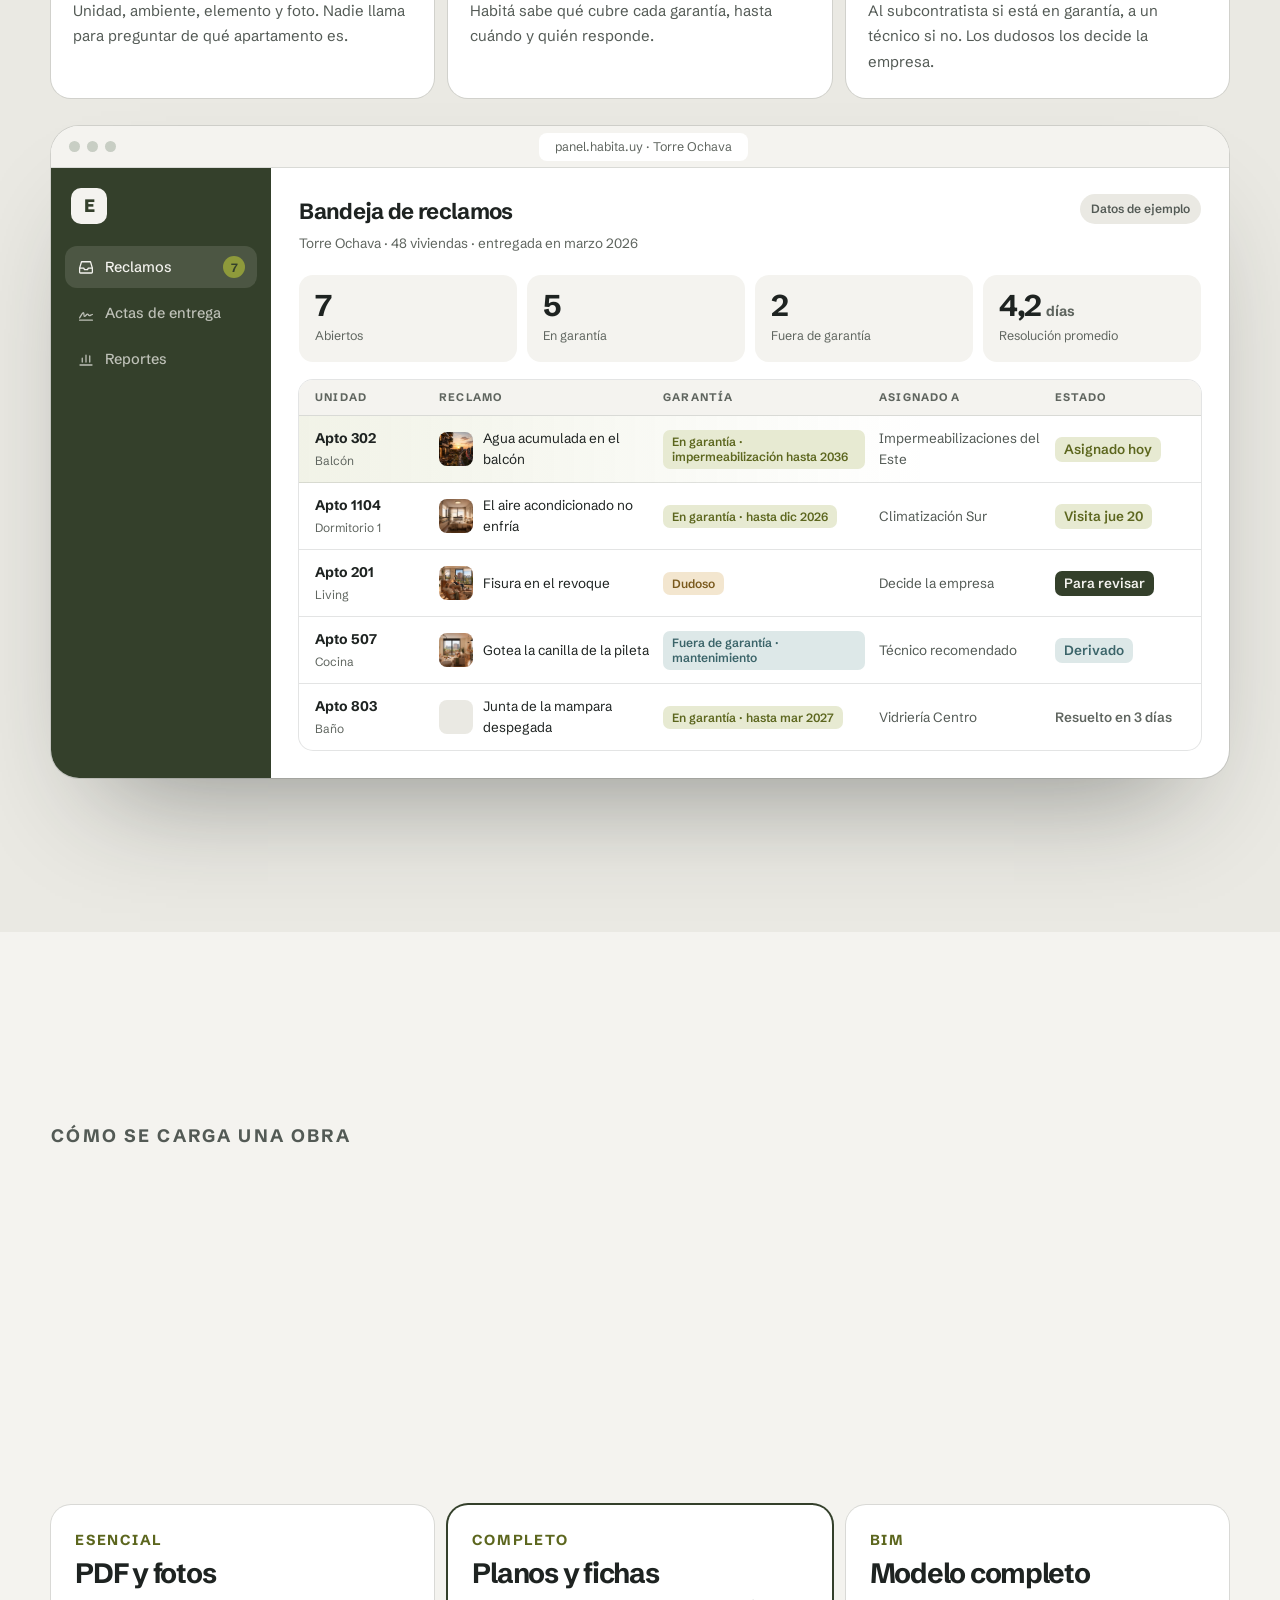
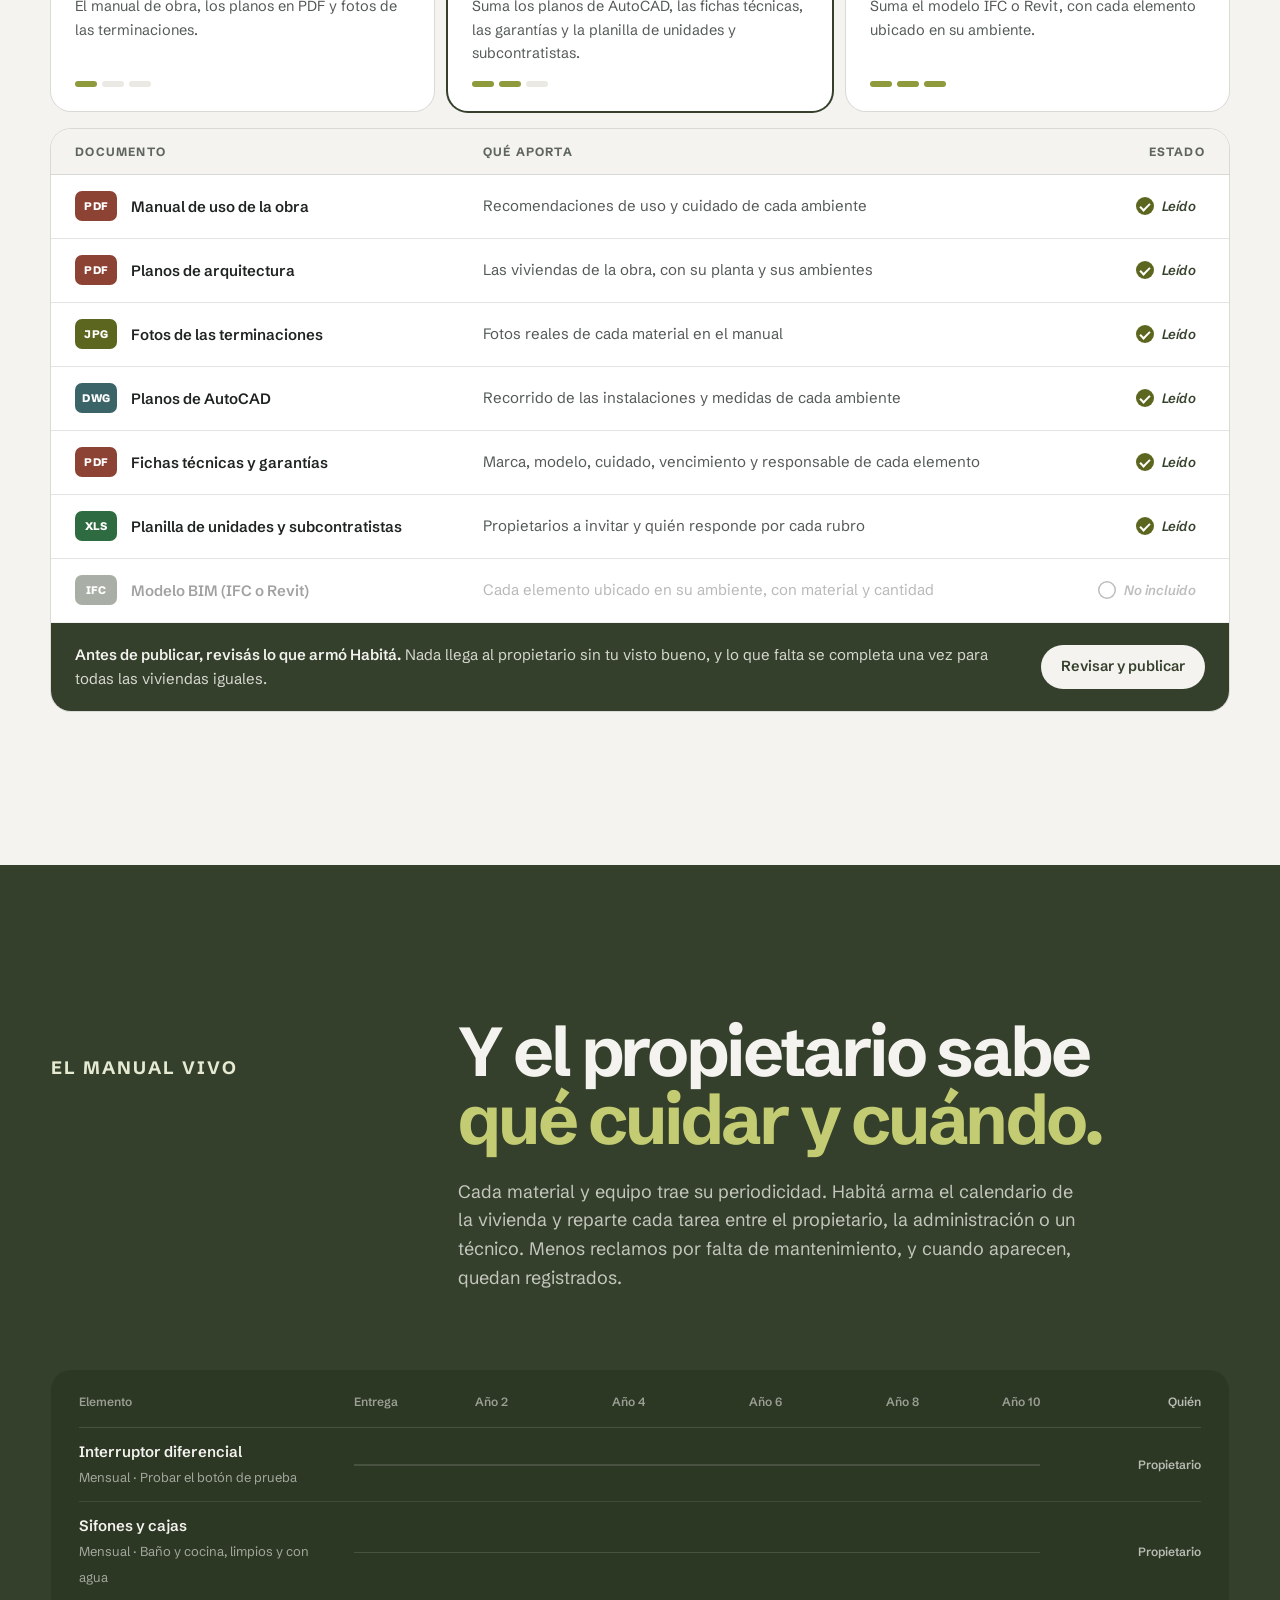
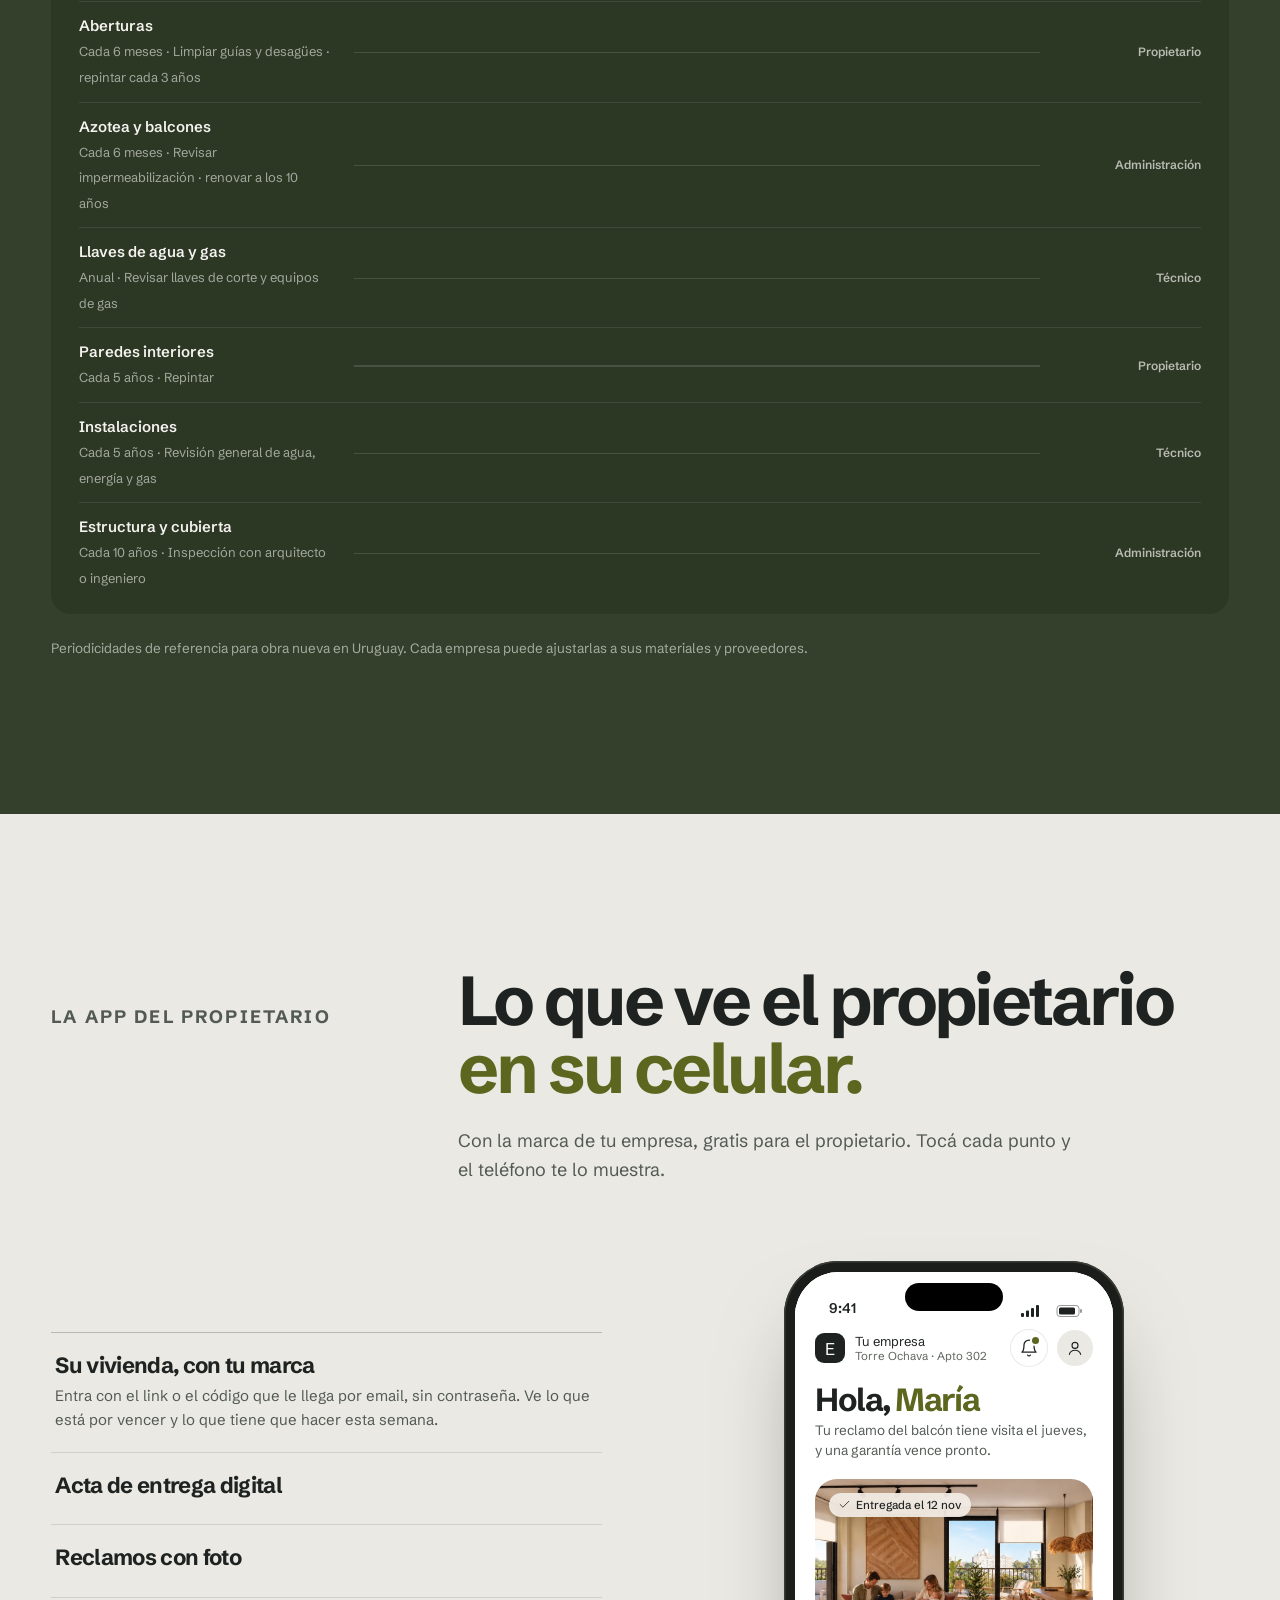
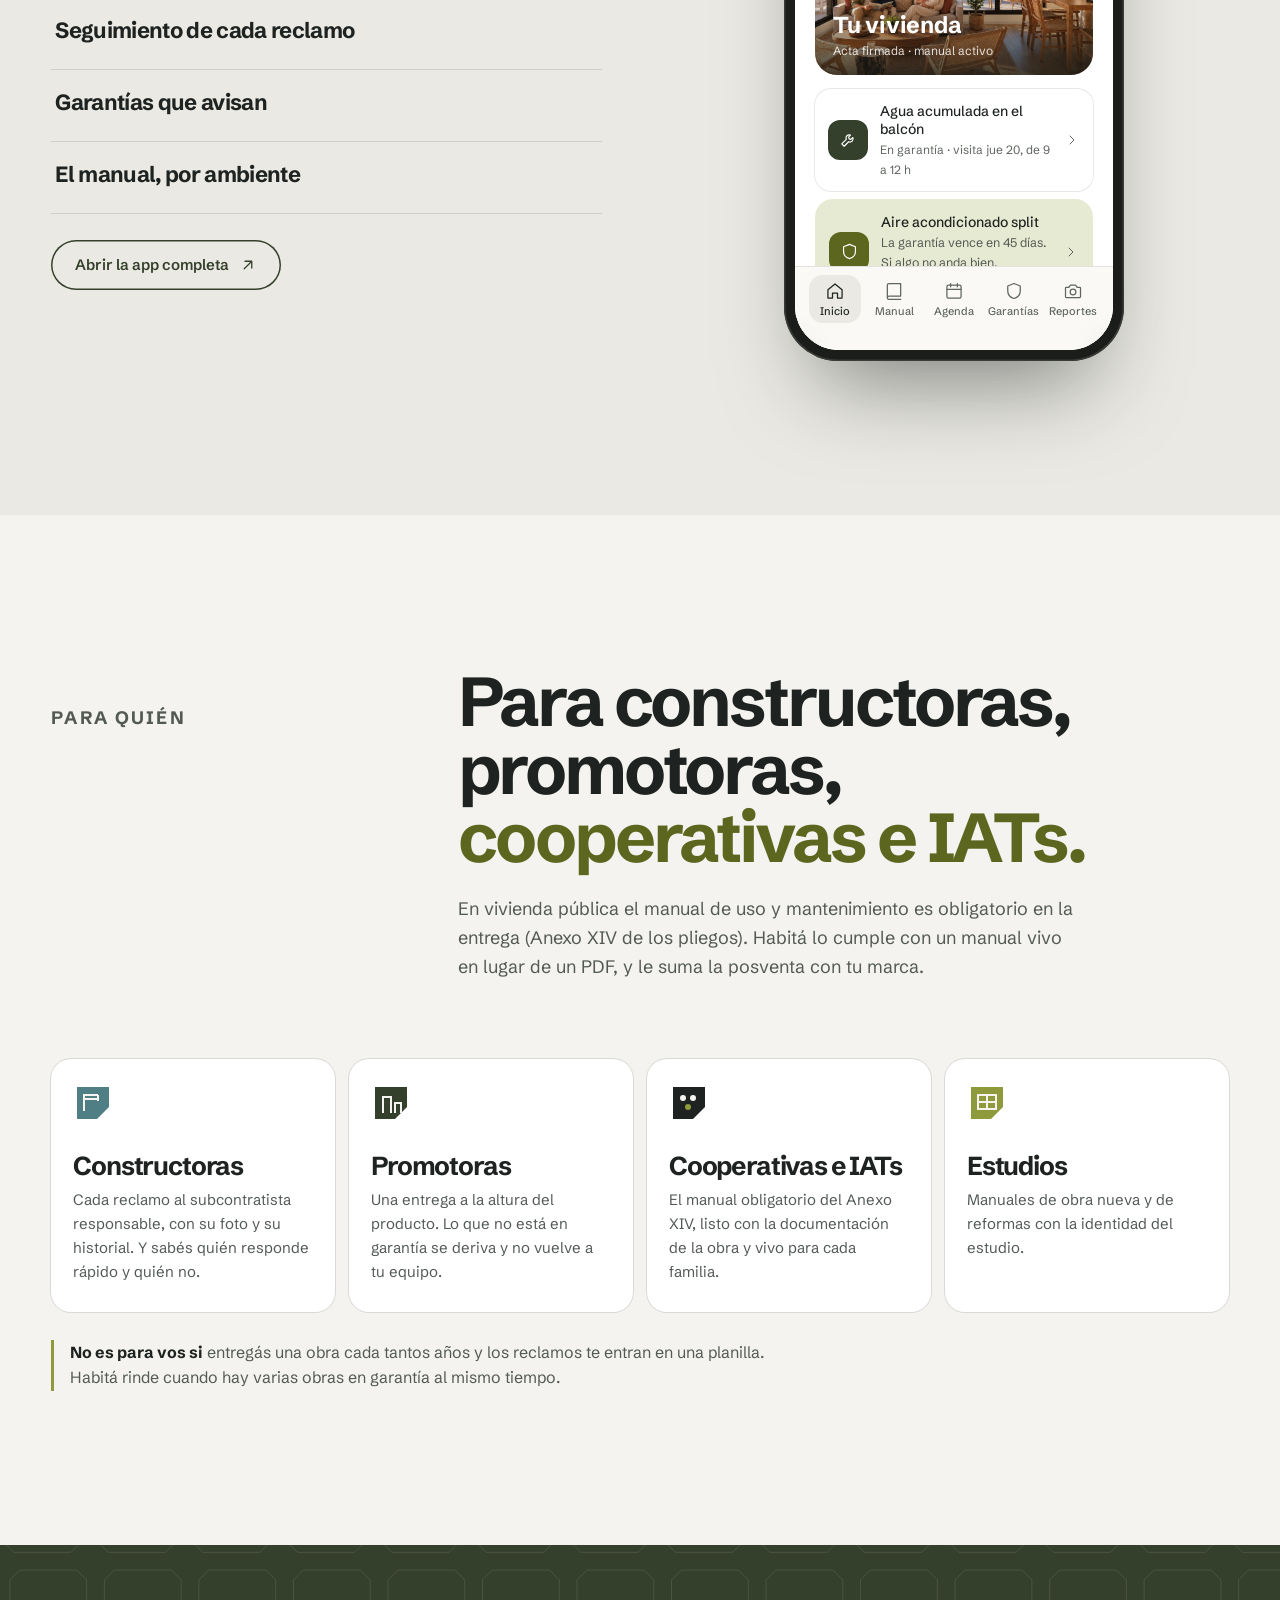
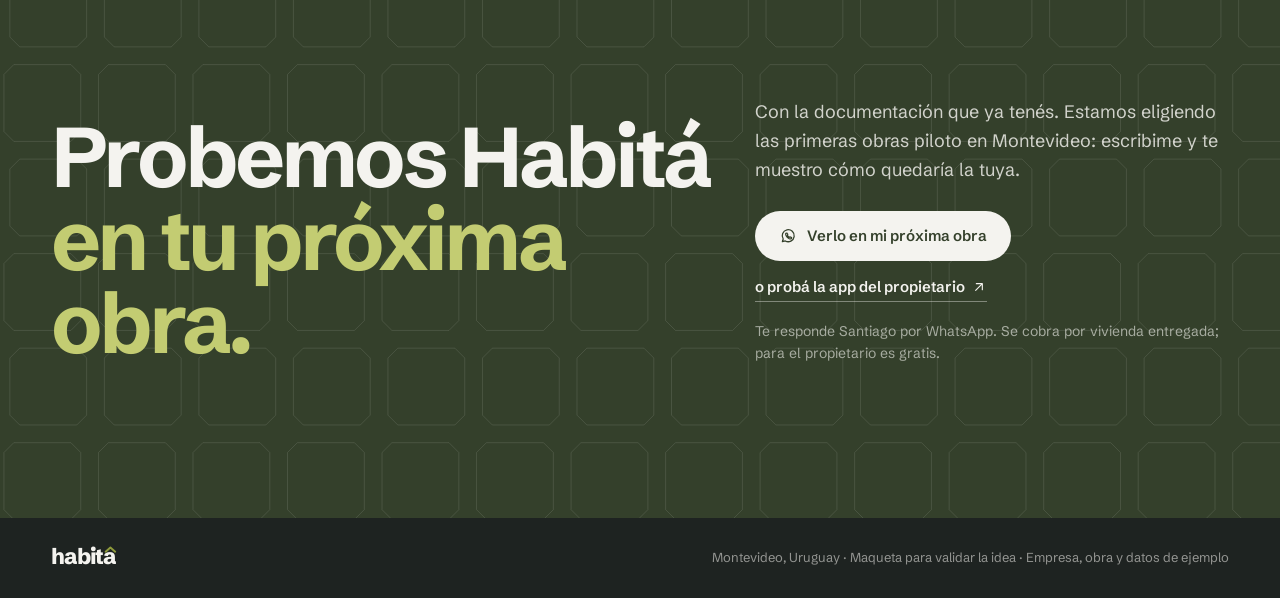
==== commit 330cd775: "Web enfocada en posventa, panel de empresa y app más completa - Landing: mensaje de posventa, panel " ====
--- a/index.html
+++ b/index.html
@@ -3,14 +3,26 @@
 <head>
 <meta charset="utf-8">
 <meta name="viewport" content="width=device-width, initial-scale=1, viewport-fit=cover">
-<title>Habitá · Cada casa de la ciudad, con su manual vivo</title>
-<meta name="description" content="Habitá convierte la documentación de obra en un manual vivo para cada vivienda: mantenimiento, garantías y posventa. Para promotoras, constructoras y estudios de Montevideo.">
+<title>Habitá · La posventa de tu obra, ordenada desde la entrega</title>
+<meta name="description" content="Habitá recibe los reclamos de los propietarios con foto, unidad y garantía, y los manda al subcontratista que corresponde. Cada propietario recibe el manual vivo de su vivienda. Para constructoras, promotoras, cooperativas e IATs de Uruguay.">
+<meta property="og:type" content="website">
+<meta property="og:locale" content="es_UY">
+<meta property="og:site_name" content="Habitá">
+<meta property="og:title" content="La posventa de tu obra, ordenada desde la entrega">
+<meta property="og:description" content="Reclamos con foto que llegan al subcontratista responsable, acta de entrega digital y el manual vivo de cada vivienda en el celular del propietario.">
+<meta property="og:url" content="https://mateosantiago02-max.github.io/habita-demo/">
+<meta property="og:image" content="https://mateosantiago02-max.github.io/habita-demo/assets/og.jpg">
+<meta property="og:image:width" content="1200">
+<meta property="og:image:height" content="630">
+<meta name="twitter:card" content="summary_large_image">
+<meta name="theme-color" content="#34402B">
 <link rel="icon" href="data:image/svg+xml,%3Csvg xmlns='http://www.w3.org/2000/svg' viewBox='0 0 32 32'%3E%3Crect width='32' height='32' rx='8' fill='%2334402B'/%3E%3Cpath d='M9 19 16 12.5l7 6.5' fill='none' stroke='%238E9A3B' stroke-width='3' stroke-linecap='round' stroke-linejoin='round'/%3E%3C/svg%3E">
 <link rel="preconnect" href="https://fonts.googleapis.com">
 <link rel="preconnect" href="https://fonts.gstatic.com" crossorigin>
 <link href="https://fonts.googleapis.com/css2?family=Schibsted+Grotesk:wght@400..800&display=swap" rel="stylesheet">
 <link rel="stylesheet" href="tokens.css">
 <link rel="stylesheet" href="styles.css">
+<script src="track.js"></script>
 </head>
 <body>
 <svg width="0" height="0" style="position:absolute" aria-hidden="true">
@@ -18,26 +30,50 @@
   <symbol id="arrow-ur" viewBox="0 0 24 24"><path d="M7 17 17 7M8 7h9v9"/></symbol>
   <symbol id="check" viewBox="0 0 24 24"><path d="M20 6 9 17l-5-5"/></symbol>
   <symbol id="alert" viewBox="0 0 24 24"><path d="M12 8v5M12 16.5h.01"/></symbol>
+  <symbol id="wa" viewBox="0 0 24 24"><path d="M4.5 19.5 5.6 16A8 8 0 1 1 8.4 18.6z"/><path d="M9.2 8.6c.2-.5.6-.5.9-.5h.5c.2 0 .4.1.5.4l.6 1.5c.1.2 0 .4-.1.6l-.5.6c.6 1.1 1.5 2 2.6 2.6l.6-.5c.2-.1.4-.2.6-.1l1.5.6c.3.1.4.3.4.5v.5c0 .3 0 .7-.5.9-.6.3-1.6.4-3.2-.4a8.7 8.7 0 0 1-3.6-3.6c-.8-1.6-.7-2.6-.4-3.2z"/></symbol>
+  <symbol id="phone-i" viewBox="0 0 24 24"><rect x="6.5" y="2.5" width="11" height="19" rx="2.5"/><path d="M10.5 18.5h3"/></symbol>
+  <symbol id="inbox" viewBox="0 0 24 24"><path d="M3.5 13.5 6 5h12l2.5 8.5V19a1 1 0 0 1-1 1h-15a1 1 0 0 1-1-1z"/><path d="M3.5 13.5H9l1 2h4l1-2h5.5"/></symbol>
+  <symbol id="shield" viewBox="0 0 24 24"><path d="M12 3 4.5 6v6c0 4.5 3.2 7.8 7.5 9 4.3-1.2 7.5-4.5 7.5-9V6z"/><path d="m9 12 2 2 4-4"/></symbol>
+  <symbol id="route" viewBox="0 0 24 24"><circle cx="6" cy="6" r="2.5"/><circle cx="18" cy="18" r="2.5"/><path d="M8.5 6H15a3 3 0 0 1 0 6H9a3 3 0 0 0 0 6h6.5"/></symbol>
+  <symbol id="sign" viewBox="0 0 24 24"><path d="M3.5 18.5c2-3 3.5-7 5-7s0 5 1.5 5 2.5-3 4-3 1 2 2.5 2 2-1 4-1.5"/><path d="M3.5 21.5h17"/></symbol>
+  <symbol id="chart" viewBox="0 0 24 24"><path d="M4 20h16M7 16v-5M12 16V7M17 16v-8"/></symbol>
 </svg>
 <template id="wm"><span class="wordmark">habit<span class="wm-a">a<svg viewBox="0 0 20 11"><path d="M2 9.5 10 2.5l8 7"/></svg></span></span></template>
 
 <div class="progress" aria-hidden="true"></div>
+
+<!-- PANTALLA DE CARGA -->
 <div class="intro-mg" aria-hidden="true">
   <div class="intro-lock">
-    <svg class="intro-block" viewBox="0 0 44 44"><path d="M4 4h36v22L26 40H4z"/></svg>
-    <span class="wordmark intro-word"><span>h</span><span>a</span><span>b</span><span>i</span><span>t</span><span class="wm-a">a<svg viewBox="0 0 20 11"><path d="M2 9.5 10 2.5l8 7"/></svg></span></span>
-  </div>
+    <svg class="intro-bld" viewBox="0 0 120 132">
+      <defs><clipPath id="bld-clip"><path d="M14 14h92v80l-30 30H14z"/></clipPath></defs>
+      <path class="bld-ground" d="M0 124.5h120"/>
+      <g clip-path="url(#bld-clip)">
+        <rect class="bld-rise" x="0" y="0" width="120" height="132"/>
+        <g class="bld-wins"></g>
+      </g>
+      <path class="bld-line" d="M14 14h92v80l-30 30H14z"/>
+      <path class="bld-roof" d="M44 8 60 -4l16 12"/>
+    </svg>
+    <div class="intro-brand">
+      <span class="wordmark intro-word"><span>h</span><span>a</span><span>b</span><span>i</span><span>t</span><span class="wm-a">a<svg viewBox="0 0 20 11"><path d="M2 9.5 10 2.5l8 7"/></svg></span></span>
+      <p class="intro-tag">Posventa y manual vivo de la vivienda</p>
+    </div>
+  </div>
+  <div class="intro-status"><span class="intro-step">Leyendo planos</span><span class="intro-pct"><b>0</b>%</span></div>
+  <div class="intro-bar"><i></i></div>
 </div>
 
 <header class="nav">
   <a href="#" aria-label="Habitá, inicio" data-wm></a>
   <nav class="nav-links" aria-label="Secciones">
-    <a href="#carga">Cómo se carga una obra</a>
-    <a href="#plan">Mantenimiento</a>
-    <a href="#app">La app</a>
-    <a href="#empresas">Para empresas</a>
+    <a href="#posventa">Posventa</a>
+    <a href="#carga">Carga de obra</a>
+    <a href="#app">App del propietario</a>
+    <a href="#empresas">Para quién</a>
   </nav>
-  <a class="btn btn-sm" href="#demo">Agendar demo</a>
+  <a class="nav-app" href="app.html" data-open-app="nav">Ver la app <svg class="i"><use href="#arrow-ur"/></svg></a>
+  <a class="btn btn-sm" href="#demo" data-wa="nav"><svg class="i"><use href="#wa"/></svg><span>Verlo en mi próxima obra</span></a>
 </header>
 
 <main>
@@ -47,10 +83,16 @@
     <canvas aria-hidden="true"></canvas>
     <div class="fly-veil" aria-hidden="true"></div>
     <div class="fly-hero">
-      <h1 data-lines>Cada casa de la ciudad,<br><em>con su manual vivo.</em></h1>
+      <p class="eyebrow hero-eyebrow">Para constructoras, promotoras y cooperativas</p>
+      <h1 data-lines>La posventa de tu obra,<br><em>ordenada desde la entrega.</em></h1>
+      <p class="hero-sub" data-hero-fade>Cada reclamo llega con foto, unidad y garantía, y va directo al subcontratista que corresponde. Y cada propietario recibe el manual vivo de su vivienda en el celular.</p>
+      <div class="fly-actions" data-hero-fade>
+        <a class="btn" href="#demo" data-wa="hero"><svg class="i"><use href="#wa"/></svg>Verlo en mi próxima obra</a>
+        <a class="btn btn-sec" href="app.html" data-open-app="hero"><svg class="i"><use href="#phone-i"/></svg>Probar la app</a>
+      </div>
     </div>
     <div class="beats"></div>
-    <div class="unit-tag" aria-hidden="true"><i></i><span class="l"></span><div><b>Una vivienda</b>Su manual, sus tareas y sus garantías</div></div>
+    <div class="unit-tag" aria-hidden="true"><i></i><span class="l"></span><div><b>Apto 302 · Balcón</b>Reclamo en garantía, asignado al subcontratista</div></div>
     <ol class="fly-rail" aria-label="Momentos del sobrevuelo"></ol>
     <div class="scroll-cue" aria-hidden="true"><i></i></div>
   </div>
@@ -61,13 +103,118 @@
   <div class="wrap">
     <div class="sec-head">
       <p class="eyebrow">El problema</p>
-      <p class="statement" data-words>Hoy el manual de la vivienda es un documento largo que se entrega con las llaves y termina en un cajón. El mantenimiento empieza cuando algo ya se rompió, las garantías vencen sin aviso y los reclamos llegan sueltos por WhatsApp. <em>Habitá hace que esa información aparezca cuando hace falta.</em></p>
+      <p class="statement" data-words>Después de la entrega, los reclamos llegan por WhatsApp, por mail y por teléfono, sin foto ni ubicación. Alguien tiene que averiguar de qué unidad es, si sigue en garantía y qué subcontratista responde. Y el manual en papel quedó en un cajón. <em>Habitá ordena todo eso desde el día de la entrega.</em></p>
     </div>
     <ul class="facts" data-reveal>
       <li><b>1 año</b>de garantía de la empresa por defectos de obra, desde la recepción provisoria.</li>
       <li><b>10 años</b>de responsabilidad por vicios de la construcción o del suelo.</li>
-      <li><b>48 litros</b>de agua por día pierde una canilla que gotea.</li>
+      <li><b>Anexo XIV</b>En vivienda pública, el manual de uso y mantenimiento es obligatorio en la entrega.</li>
     </ul>
+  </div>
+</section>
+
+<!-- POSVENTA (panel de la empresa) -->
+<section class="section posventa" id="posventa">
+  <div class="wrap">
+    <div class="sec-head">
+      <p class="eyebrow">El panel de la empresa</p>
+      <div>
+        <h2 data-lines>Cada reclamo llega completo<br><em>y va a quien corresponde.</em></h2>
+        <p data-reveal>El propietario reporta desde la app con foto, ambiente y elemento. Habitá lo cruza con la garantía de ese elemento y lo asigna al subcontratista responsable. Si ya no está en garantía o es mantenimiento, se deriva a un técnico y no le cuesta a la empresa.</p>
+      </div>
+    </div>
+
+    <ol class="route-steps">
+      <li data-reveal><svg class="i"><use href="#inbox"/></svg><b>Llega completo</b><span>Unidad, ambiente, elemento y foto. Nadie llama para preguntar de qué apartamento es.</span></li>
+      <li data-reveal><svg class="i"><use href="#shield"/></svg><b>Se cruza con la garantía</b><span>Habitá sabe qué cubre cada garantía, hasta cuándo y quién responde.</span></li>
+      <li data-reveal><svg class="i"><use href="#route"/></svg><b>Va a quien corresponde</b><span>Al subcontratista si está en garantía, a un técnico si no. Los dudosos los decide la empresa.</span></li>
+    </ol>
+
+    <div class="panel" data-reveal>
+      <div class="panel-bar"><i></i><i></i><i></i><span>panel.habita.uy · Torre Ochava</span></div>
+      <div class="panel-body">
+        <aside class="panel-side">
+          <span class="p-tenant">E</span>
+          <button class="on" data-ptab="reclamos"><svg class="i"><use href="#inbox"/></svg><span>Reclamos</span><em>7</em></button>
+          <button data-ptab="acta"><svg class="i"><use href="#sign"/></svg><span>Actas de entrega</span></button>
+          <button data-ptab="reportes"><svg class="i"><use href="#chart"/></svg><span>Reportes</span></button>
+        </aside>
+
+        <div class="panel-main">
+          <!-- Reclamos -->
+          <div class="ptab on" data-pview="reclamos">
+            <div class="p-head"><div><b>Bandeja de reclamos</b><small>Torre Ochava · 48 viviendas · entregada en marzo 2026</small></div><span class="p-chip">Datos de ejemplo</span></div>
+            <div class="kpis">
+              <div><b data-count="7">7</b><span>Abiertos</span></div>
+              <div><b data-count="5">5</b><span>En garantía</span></div>
+              <div><b data-count="2">2</b><span>Fuera de garantía</span></div>
+              <div><b>4,2 <small>días</small></b><span>Resolución promedio</span></div>
+            </div>
+            <div class="claims" role="table" aria-label="Reclamos de ejemplo">
+              <div class="c-row c-head" role="row"><span>Unidad</span><span>Reclamo</span><span>Garantía</span><span>Asignado a</span><span>Estado</span></div>
+              <div class="c-row c-new" role="row">
+                <span><b>Apto 302</b><small>Balcón</small></span>
+                <span class="c-what"><span class="c-photo" style="background-image:url(assets/img/balcon-atardecer.webp)"></span>Agua acumulada en el balcón</span>
+                <span class="c-route"><em class="tag wait">Clasificando…</em></span>
+                <span class="c-who">—</span>
+                <span><em class="st new">Nuevo</em></span>
+              </div>
+              <div class="c-row" role="row"><span><b>Apto 1104</b><small>Dormitorio 1</small></span><span class="c-what"><span class="c-photo" style="background-image:url(assets/img/dormitorio-1.webp)"></span>El aire acondicionado no enfría</span><span><em class="tag ok">En garantía · hasta dic 2026</em></span><span class="c-who">Climatización Sur</span><span><em class="st run">Visita jue 20</em></span></div>
+              <div class="c-row" role="row"><span><b>Apto 201</b><small>Living</small></span><span class="c-what"><span class="c-photo" style="background-image:url(assets/img/living-tv.webp)"></span>Fisura en el revoque</span><span><em class="tag doubt">Dudoso</em></span><span class="c-who">Decide la empresa</span><span><em class="st new">Para revisar</em></span></div>
+              <div class="c-row" role="row"><span><b>Apto 507</b><small>Cocina</small></span><span class="c-what"><span class="c-photo" style="background-image:url(assets/img/living-cocina.webp)"></span>Gotea la canilla de la pileta</span><span><em class="tag out">Fuera de garantía · mantenimiento</em></span><span class="c-who">Técnico recomendado</span><span><em class="st out">Derivado</em></span></div>
+              <div class="c-row" role="row"><span><b>Apto 803</b><small>Baño</small></span><span class="c-what"><span class="c-photo noimg"></span>Junta de la mampara despegada</span><span><em class="tag ok">En garantía · hasta mar 2027</em></span><span class="c-who">Vidriería Centro</span><span><em class="st done">Resuelto en 3 días</em></span></div>
+            </div>
+          </div>
+
+          <!-- Acta -->
+          <div class="ptab" data-pview="acta">
+            <div class="p-head"><div><b>Acta de entrega · Apto 302</b><small>Recorrida con el propietario · 12 nov 2026, 10:15</small></div><span class="p-chip ok">Firmada</span></div>
+            <div class="acta">
+              <ul class="acta-list">
+                <li class="ok"><i></i><span><b>Living-comedor</b><small>Sin observaciones</small></span></li>
+                <li class="ok"><i></i><span><b>Cocina</b><small>Sin observaciones</small></span></li>
+                <li class="obs"><i></i><span><b>Baño</b><small>Falta sellador en la base de la mampara · 1 foto</small></span><em>Pasó a reclamos</em></li>
+                <li class="ok"><i></i><span><b>Dormitorio 1</b><small>Sin observaciones</small></span></li>
+                <li class="ok"><i></i><span><b>Balcón</b><small>Sin observaciones</small></span></li>
+                <li class="ok"><i></i><span><b>Llaves y manuales</b><small>3 juegos de llaves · manual vivo activado</small></span></li>
+              </ul>
+              <div class="acta-sign">
+                <small>Conformidad del propietario</small>
+                <svg viewBox="0 0 260 90" aria-label="Firma"><path class="sig" d="M12 62c14-2 22-38 32-40s-6 40 6 42 18-34 30-34-4 30 8 30 16-22 26-22 2 18 12 18 14-12 22-14M150 58c10-20 20-32 24-28s-14 30-4 30 18-18 26-18 0 14 10 14 20-10 34-12"/></svg>
+                <p><b>María Rodríguez</b> · 12 nov 2026, 10:42<br>Copia enviada a su email y al manual de la vivienda.</p>
+              </div>
+            </div>
+            <p class="p-note">Cada observación del acta entra a la bandeja como reclamo en garantía, con su foto y el subcontratista responsable.</p>
+          </div>
+
+          <!-- Reportes -->
+          <div class="ptab" data-pview="reportes">
+            <div class="p-head"><div><b>Reportes · Torre Ochava</b><small>Desde la entrega · 27 reclamos</small></div><span class="p-chip">Datos de ejemplo</span></div>
+            <div class="rep">
+              <div>
+                <p class="rep-t">Reclamos por rubro</p>
+                <ul class="bars">
+                  <li><span>Impermeabilización</span><i style="--w:.9"></i><b>9</b></li>
+                  <li><span>Aberturas</span><i style="--w:.7"></i><b>7</b></li>
+                  <li><span>Sanitaria</span><i style="--w:.6"></i><b>6</b></li>
+                  <li><span>Eléctrica</span><i style="--w:.4"></i><b>4</b></li>
+                  <li><span>Climatización</span><i style="--w:.1"></i><b>1</b></li>
+                </ul>
+              </div>
+              <div>
+                <p class="rep-t">Respuesta por subcontratista</p>
+                <ul class="subs">
+                  <li><span>Vidriería Centro</span><b>2,4 días</b></li>
+                  <li><span>Impermeabilizaciones del Este</span><b>3,1 días</b></li>
+                  <li class="warn"><span>Aberturas del Sur</span><b>6,8 días</b></li>
+                </ul>
+                <p class="p-note">Sabés qué rubro y qué subcontratista te generan más posventa, antes de contratar la próxima obra.</p>
+              </div>
+            </div>
+          </div>
+        </div>
+      </div>
+    </div>
   </div>
 </section>
 
@@ -78,24 +225,24 @@
       <p class="eyebrow">Cómo se carga una obra</p>
       <div>
         <h2 data-lines>Se carga con la documentación<br><em>que la obra ya tiene.</em></h2>
-        <p data-reveal>La empresa no prepara nada nuevo: sube lo que ya existe, desde el manual en PDF y fotos de las terminaciones hasta el modelo BIM. Cuanta más información, menos queda para completar a mano.</p>
+        <p data-reveal>La empresa no prepara nada nuevo: sube lo que ya existe, desde el manual en PDF y las planillas hasta el modelo BIM. Habitá lo lee y arma las viviendas, los ambientes, las garantías y los subcontratistas. Cuanta más información, menos queda para completar a mano.</p>
       </div>
     </div>
     <div class="load-levels" role="tablist" aria-label="Nivel de información disponible">
       <button class="lvl" data-level="0" role="tab"><p class="eyebrow">Esencial</p><h3>PDF y fotos</h3><p>El manual de obra, los planos en PDF y fotos de las terminaciones.</p><div class="dots"><i class="f"></i><i></i><i></i></div></button>
-      <button class="lvl on" data-level="1" role="tab"><p class="eyebrow">Completo</p><h3>Planos y fichas</h3><p>Suma los planos de AutoCAD, las fichas técnicas, las garantías y la planilla de unidades y proveedores.</p><div class="dots"><i class="f"></i><i class="f"></i><i></i></div></button>
+      <button class="lvl on" data-level="1" role="tab"><p class="eyebrow">Completo</p><h3>Planos y fichas</h3><p>Suma los planos de AutoCAD, las fichas técnicas, las garantías y la planilla de unidades y subcontratistas.</p><div class="dots"><i class="f"></i><i class="f"></i><i></i></div></button>
       <button class="lvl" data-level="2" role="tab"><p class="eyebrow">BIM</p><h3>Modelo completo</h3><p>Suma el modelo IFC o Revit, con cada elemento ubicado en su ambiente.</p><div class="dots"><i class="f"></i><i class="f"></i><i class="f"></i></div></button>
     </div>
     <div class="docs" data-reveal role="table" aria-label="Documentos de la obra y lo que aporta cada uno">
-      <div class="docs-row docs-head" role="row"><span role="columnheader">Documento</span><span role="columnheader">Qué aporta al manual</span><span role="columnheader">Estado</span></div>
+      <div class="docs-row docs-head" role="row"><span role="columnheader">Documento</span><span role="columnheader">Qué aporta</span><span role="columnheader">Estado</span></div>
       <div class="docs-row" data-l="0" role="row"><span class="doc" role="cell"><span class="ext pdf">PDF</span><b>Manual de uso de la obra</b></span><span class="gives" role="cell">Recomendaciones de uso y cuidado de cada ambiente</span><span class="st" role="cell"><i></i><em>Leído</em></span></div>
       <div class="docs-row" data-l="0" role="row"><span class="doc" role="cell"><span class="ext pdf">PDF</span><b>Planos de arquitectura</b></span><span class="gives" role="cell">Las viviendas de la obra, con su planta y sus ambientes</span><span class="st" role="cell"><i></i><em>Leído</em></span></div>
       <div class="docs-row" data-l="0" role="row"><span class="doc" role="cell"><span class="ext img">JPG</span><b>Fotos de las terminaciones</b></span><span class="gives" role="cell">Fotos reales de cada material en el manual</span><span class="st" role="cell"><i></i><em>Leído</em></span></div>
       <div class="docs-row" data-l="1" role="row"><span class="doc" role="cell"><span class="ext cad">DWG</span><b>Planos de AutoCAD</b></span><span class="gives" role="cell">Recorrido de las instalaciones y medidas de cada ambiente</span><span class="st" role="cell"><i></i><em>Leído</em></span></div>
-      <div class="docs-row" data-l="1" role="row"><span class="doc" role="cell"><span class="ext pdf">PDF</span><b>Fichas técnicas y garantías</b></span><span class="gives" role="cell">Marca, modelo, cuidado y vencimiento de cada elemento</span><span class="st" role="cell"><i></i><em>Leído</em></span></div>
-      <div class="docs-row" data-l="1" role="row"><span class="doc" role="cell"><span class="ext xls">XLS</span><b>Planilla de unidades y proveedores</b></span><span class="gives" role="cell">Propietarios a invitar y contacto de cada proveedor</span><span class="st" role="cell"><i></i><em>Leído</em></span></div>
+      <div class="docs-row" data-l="1" role="row"><span class="doc" role="cell"><span class="ext pdf">PDF</span><b>Fichas técnicas y garantías</b></span><span class="gives" role="cell">Marca, modelo, cuidado, vencimiento y responsable de cada elemento</span><span class="st" role="cell"><i></i><em>Leído</em></span></div>
+      <div class="docs-row" data-l="1" role="row"><span class="doc" role="cell"><span class="ext xls">XLS</span><b>Planilla de unidades y subcontratistas</b></span><span class="gives" role="cell">Propietarios a invitar y quién responde por cada rubro</span><span class="st" role="cell"><i></i><em>Leído</em></span></div>
       <div class="docs-row" data-l="2" role="row"><span class="doc" role="cell"><span class="ext bim">IFC</span><b>Modelo BIM (IFC o Revit)</b></span><span class="gives" role="cell">Cada elemento ubicado en su ambiente, con material y cantidad</span><span class="st" role="cell"><i></i><em>Leído</em></span></div>
-      <div class="docs-foot"><p><b>Antes de publicar, revisás lo que armó Habitá.</b> Lo que falta se completa una vez y se aplica a todas las viviendas iguales.</p><span class="pub">Revisar y publicar</span></div>
+      <div class="docs-foot"><p><b>Antes de publicar, revisás lo que armó Habitá.</b> Nada llega al propietario sin tu visto bueno, y lo que falta se completa una vez para todas las viviendas iguales.</p><span class="pub">Revisar y publicar</span></div>
     </div>
   </div>
 </section>
@@ -104,10 +251,10 @@
 <section id="plan" class="section plan">
   <div class="wrap">
     <div class="sec-head">
-      <p class="eyebrow">Plan de mantenimiento</p>
-      <div>
-        <h2 data-lines>Diez años de cuidados,<br><em>listos el día de la entrega.</em></h2>
-        <p data-reveal>Cada material y equipo trae su periodicidad. Habitá arma el calendario de la vivienda y del edificio, y reparte cada tarea entre el propietario, la administración o un técnico.</p>
+      <p class="eyebrow">El manual vivo</p>
+      <div>
+        <h2 data-lines>Y el propietario sabe<br><em>qué cuidar y cuándo.</em></h2>
+        <p data-reveal>Cada material y equipo trae su periodicidad. Habitá arma el calendario de la vivienda y reparte cada tarea entre el propietario, la administración o un técnico. Menos reclamos por falta de mantenimiento, y cuando aparecen, quedan registrados.</p>
       </div>
     </div>
     <div class="gantt" role="table" aria-label="Plan de mantenimiento a 10 años">
@@ -123,17 +270,22 @@
   <div class="wrap">
     <div class="sec-head">
       <p class="eyebrow">La app del propietario</p>
-      <h2 data-lines>Lo que ve el propietario<br><em>en su celular.</em></h2>
+      <div>
+        <h2 data-lines>Lo que ve el propietario<br><em>en su celular.</em></h2>
+        <p data-reveal>Con la marca de tu empresa, gratis para el propietario. Tocá cada punto y el teléfono te lo muestra.</p>
+      </div>
     </div>
     <div class="app-grid">
       <div class="feat" data-reveal>
-        <button class="on" data-go="home"><span><b>Su vivienda, con la marca de tu empresa</b><small>Entra con un código que le llega por WhatsApp, sin contraseña. Ve sus tareas de la semana y lo que está por vencer.</small></span></button>
+        <button class="on" data-go="home"><span><b>Su vivienda, con tu marca</b><small>Entra con el link o el código que le llega por email, sin contraseña. Ve lo que está por vencer y lo que tiene que hacer esta semana.</small></span></button>
+        <button data-go="acta"><span><b>Acta de entrega digital</b><small>Recorre la vivienda ambiente por ambiente, deja observaciones con foto y firma en la pantalla.</small></span></button>
+        <button data-go="reportar"><span><b>Reclamos con foto</b><small>Llegan a la empresa con la unidad, el ambiente y el elemento identificados.</small></span></button>
+        <button data-go="reclamo"><span><b>Seguimiento de cada reclamo</b><small>Ve si está en garantía, quién lo atiende y cuándo es la visita. Al final califica la atención.</small></span></button>
+        <button data-go="garantias"><span><b>Garantías que avisan</b><small>Aviso 60 días antes de cada vencimiento, con el responsable de cada una.</small></span></button>
         <button data-go="manual"><span><b>El manual, por ambiente</b><small>Cada material con fotos de la obra: qué es, cómo se limpia, cada cuánto se mantiene y a quién llamar.</small></span></button>
-        <button data-go="agenda"><span><b>Mantenimiento con fecha</b><small>Recordatorios con el paso a paso, para la vivienda y para el edificio.</small></span></button>
-        <button data-go="garantias"><span><b>Garantías que avisan</b><small>Aviso 60 días antes de cada vencimiento, con el responsable de cada una.</small></span></button>
-        <button data-go="reportar"><span><b>Reportes con foto</b><small>Llegan a la empresa con la unidad, el ambiente y el elemento identificados.</small></span></button>
-      </div>
-      <div class="phone-wrap" data-reveal><div class="phone"><span class="island" aria-hidden="true"></span><iframe src="app.html?embed=1" title="Ejemplo de la app del propietario"></iframe></div></div>
+        <a class="btn btn-sec feat-open" href="app.html" data-open-app="seccion-app">Abrir la app completa <svg class="i"><use href="#arrow-ur"/></svg></a>
+      </div>
+      <div class="phone-wrap" data-reveal><div class="phone"><span class="island" aria-hidden="true"></span><iframe src="app.html?embed=1" title="Ejemplo de la app del propietario" loading="lazy"></iframe></div></div>
     </div>
   </div>
 </section>
@@ -144,16 +296,17 @@
     <div class="sec-head">
       <p class="eyebrow">Para quién</p>
       <div>
-        <h2 data-lines>Para promotoras, constructoras,<br><em>estudios y cooperativas.</em></h2>
-        <p data-reveal>En vivienda pública el manual de uso y mantenimiento es obligatorio en la entrega. Habitá lo resuelve y, además, lo convierte en un servicio de posventa con tu marca.</p>
+        <h2 data-lines>Para constructoras, promotoras,<br><em>cooperativas e IATs.</em></h2>
+        <p data-reveal>En vivienda pública el manual de uso y mantenimiento es obligatorio en la entrega (Anexo XIV de los pliegos). Habitá lo cumple con un manual vivo en lugar de un PDF, y le suma la posventa con tu marca.</p>
       </div>
     </div>
     <div class="audience">
-      <div class="aud" data-reveal><svg class="mk" viewBox="0 0 40 40"><path d="M4 4h32v20L24 36H4z" fill="#34402B"/><path d="M12 30V14h8v16M24 30V20h6v10" stroke="#F4F3EF" stroke-width="2" fill="none"/></svg><h3>Promotoras</h3><p>Una entrega a la altura del producto, y menos reclamos fuera de garantía.</p></div>
-      <div class="aud" data-reveal><svg class="mk" viewBox="0 0 40 40"><path d="M4 4h32v20L24 36H4z" fill="#4F7F84"/><path d="M11 28V12h14M11 16h14M25 12v6" stroke="#F4F3EF" stroke-width="2" fill="none"/></svg><h3>Constructoras</h3><p>Posventa ordenada por obra, con registro de cada reporte y su resolución.</p></div>
+      <div class="aud" data-reveal><svg class="mk" viewBox="0 0 40 40"><path d="M4 4h32v20L24 36H4z" fill="#4F7F84"/><path d="M11 28V12h14M11 16h14M25 12v6" stroke="#F4F3EF" stroke-width="2" fill="none"/></svg><h3>Constructoras</h3><p>Cada reclamo al subcontratista responsable, con su foto y su historial. Y sabés quién responde rápido y quién no.</p></div>
+      <div class="aud" data-reveal><svg class="mk" viewBox="0 0 40 40"><path d="M4 4h32v20L24 36H4z" fill="#34402B"/><path d="M12 30V14h8v16M24 30V20h6v10" stroke="#F4F3EF" stroke-width="2" fill="none"/></svg><h3>Promotoras</h3><p>Una entrega a la altura del producto. Lo que no está en garantía se deriva y no vuelve a tu equipo.</p></div>
+      <div class="aud" data-reveal><svg class="mk" viewBox="0 0 40 40"><path d="M4 4h32v20L24 36H4z" fill="#1E2321"/><circle cx="14" cy="15" r="3" fill="#F4F3EF"/><circle cx="24" cy="15" r="3" fill="#F4F3EF"/><circle cx="19" cy="24" r="3" fill="#8E9A3B"/></svg><h3>Cooperativas e IATs</h3><p>El manual obligatorio del Anexo XIV, listo con la documentación de la obra y vivo para cada familia.</p></div>
       <div class="aud" data-reveal><svg class="mk" viewBox="0 0 40 40"><path d="M4 4h32v20L24 36H4z" fill="#8E9A3B"/><path d="M11 12h18v14H11zM11 19h18M20 12v14" stroke="#F4F3EF" stroke-width="2" fill="none"/></svg><h3>Estudios</h3><p>Manuales de obra nueva y de reformas con la identidad del estudio.</p></div>
-      <div class="aud" data-reveal><svg class="mk" viewBox="0 0 40 40"><path d="M4 4h32v20L24 36H4z" fill="#1E2321"/><circle cx="14" cy="15" r="3" fill="#F4F3EF"/><circle cx="24" cy="15" r="3" fill="#F4F3EF"/><circle cx="19" cy="24" r="3" fill="#8E9A3B"/></svg><h3>Cooperativas</h3><p>El cuidado de los bienes comunes repartido entre todos, con fechas claras.</p></div>
-    </div>
+    </div>
+    <p class="not-for" data-reveal><b>No es para vos si</b> entregás una obra cada tantos años y los reclamos te entran en una planilla. Habitá rinde cuando hay varias obras en garantía al mismo tiempo.</p>
   </div>
 </section>
 
@@ -163,8 +316,12 @@
   <div class="wrap cta-inner">
     <h2 data-lines>Probemos Habitá<br><em>en tu próxima obra.</em></h2>
     <div data-reveal>
-      <p>Con la documentación que ya tenés. Se cobra por vivienda entregada y para el propietario es gratis.</p>
-      <a class="btn btn-light" href="#demo">Agendar una demo <svg class="i"><use href="#arrow"/></svg></a>
+      <p>Con la documentación que ya tenés. Estamos eligiendo las primeras obras piloto en Montevideo: escribime y te muestro cómo quedaría la tuya.</p>
+      <div class="cta-actions">
+        <a class="btn btn-light" href="#demo" data-wa="cierre"><svg class="i"><use href="#wa"/></svg>Verlo en mi próxima obra</a>
+        <a class="cta-link" href="app.html" data-open-app="cierre">o probá la app del propietario <svg class="i"><use href="#arrow-ur"/></svg></a>
+      </div>
+      <p class="cta-fine">Te responde Santiago por WhatsApp. Se cobra por vivienda entregada; para el propietario es gratis.</p>
     </div>
   </div>
 </section>
@@ -172,8 +329,10 @@
 
 <footer class="foot">
   <span data-wm></span>
-  <span>Montevideo, Uruguay · Maqueta conceptual para presentar la idea · Empresa y datos de ejemplo</span>
+  <span>Montevideo, Uruguay · Maqueta para validar la idea · Empresa, obra y datos de ejemplo</span>
 </footer>
+
+<a class="wa-float" href="#demo" data-wa="flotante" aria-label="Escribir por WhatsApp"><svg class="i"><use href="#wa"/></svg></a>
 
 <script src="vendor/motion.js"></script>
 <script type="module" src="landing.js"></script>
--- a/styles.css
+++ b/styles.css
@@ -65,14 +65,141 @@
 @keyframes cue { 0% { transform: translateY(-100%); } 100% { transform: translateY(260%); } }
 
 /* Apertura */
+/* Pantalla de carga: el edificio se levanta piso por piso mientras carga la página */
 .intro-mg { position: fixed; inset: 0; z-index: 100; background: var(--maqueta); display: grid; place-items: center; }
-.intro-lock { display: flex; align-items: center; gap: 18px; }
-.intro-block { width: 56px; height: 56px; overflow: visible; }
-.intro-block path { fill: var(--monte); fill-opacity: 0; stroke: var(--monte); stroke-width: 2.4; stroke-linejoin: round; }
-.intro-word { font-size: 64px; display: inline-flex; }
+.intro-lock { display: flex; flex-direction: column; align-items: center; gap: 26px; }
+.intro-bld { width: 112px; height: 124px; overflow: visible; }
+.bld-ground { stroke: var(--calle); stroke-width: 1.5; }
+.bld-rise { fill: var(--monte); transform-box: fill-box; transform-origin: 50% 100%; transform: scaleY(0); }
+.bld-wins rect { fill: #C3CC72; opacity: 0; }
+.bld-line { fill: none; stroke: var(--monte); stroke-width: 2.4; stroke-linejoin: round; }
+.bld-roof { fill: none; stroke: var(--oliva); stroke-width: 5; stroke-linecap: round; stroke-linejoin: round; }
+.intro-brand { display: grid; justify-items: center; gap: 10px; }
+.intro-word { font-size: 60px; display: inline-flex; }
 .intro-word > span { display: inline-block; }
 .intro-word .wm-a svg path { stroke-dasharray: 26; stroke-dashoffset: 26; }
+.intro-tag { font-size: 14px; font-weight: 600; letter-spacing: .14em; text-transform: uppercase; color: var(--tinta-3); }
+.intro-status { position: absolute; left: clamp(20px, 4vw, 56px); right: clamp(20px, 4vw, 56px); bottom: calc(34px + env(safe-area-inset-bottom)); display: flex; justify-content: space-between; align-items: baseline; font-size: 13px; font-weight: 600; letter-spacing: .08em; text-transform: uppercase; color: var(--tinta-3); }
+.intro-pct { font-size: 13px; }
+.intro-pct b { font-size: 34px; letter-spacing: -.04em; color: var(--tinta); font-variant-numeric: tabular-nums; margin-right: 2px; }
+.intro-bar { position: absolute; left: 0; right: 0; bottom: 0; height: 4px; background: var(--maqueta-2); }
+.intro-bar i { display: block; height: 100%; background: var(--oliva); transform-origin: 0 50%; transform: scaleX(0); }
 .no-intro .intro-mg { display: none; }
+
+/* Apertura: bajada y botones */
+.hero-eyebrow { margin-bottom: 18px; }
+.hero-sub { font-size: clamp(17px, 1.35vw, 20px); color: var(--tinta-2); max-width: 600px; margin: 26px 0 30px; line-height: 1.55; }
+.fly-hero { width: min(1000px, 74vw); }
+.fly-hero h1 { font-size: clamp(46px, 5vw, 88px); }
+.nav-app { display: inline-flex; align-items: center; gap: 6px; font-size: 14.5px; font-weight: 600; color: var(--monte); }
+.nav-app svg.i { width: 16px; height: 16px; }
+.nav .btn svg.i, .fly-actions .btn svg.i:first-child, .cta-actions .btn svg.i { transform: none; }
+
+/* Panel de la empresa */
+.posventa { background: var(--maqueta-2); }
+.route-steps { list-style: none; display: grid; grid-template-columns: repeat(3, 1fr); gap: 14px; margin-bottom: 28px; counter-reset: st; }
+.route-steps li { position: relative; padding: 22px 22px 24px; border-radius: var(--r-lg); background: #fff; box-shadow: 0 0 0 1px var(--linea); counter-increment: st; }
+.route-steps li::after { content: '0' counter(st); position: absolute; top: 20px; right: 22px; font-size: 13px; font-weight: 700; color: var(--tinta-3); }
+.route-steps svg.i { width: 26px; height: 26px; color: var(--oliva-2); margin-bottom: 18px; }
+.route-steps b { display: block; font-size: 21px; letter-spacing: -.03em; margin-bottom: 6px; }
+.route-steps span { font-size: 15px; color: var(--tinta-2); line-height: 1.5; }
+
+.panel { border-radius: var(--r-xl); background: #fff; box-shadow: 0 0 0 1px var(--linea), 0 60px 110px -50px rgba(30, 35, 33, .45); overflow: hidden; }
+.panel-bar { display: flex; align-items: center; gap: 7px; height: 42px; padding: 0 18px; background: var(--maqueta); border-bottom: 1px solid var(--linea); }
+.panel-bar i { width: 11px; height: 11px; border-radius: 50%; background: var(--calle); }
+.panel-bar span { margin: 0 auto; padding: 4px 16px; border-radius: 8px; background: #fff; font-size: 12.5px; color: var(--tinta-3); transform: translateX(-24px); }
+.panel-body { display: grid; grid-template-columns: 220px 1fr; min-height: 520px; }
+.panel-side { display: grid; align-content: start; gap: 4px; padding: 20px 14px; background: var(--monte); color: rgba(244, 243, 239, .72); }
+.p-tenant { width: 36px; height: 36px; border-radius: 10px; background: var(--maqueta); color: var(--monte); display: grid; place-items: center; font-weight: 800; font-size: 18px; margin: 0 0 18px 6px; }
+.panel-side button { display: flex; align-items: center; gap: 10px; height: 42px; padding: 0 12px; border-radius: 12px; font-size: 14.5px; font-weight: 500; text-align: left; transition: background .25s, color .25s; }
+.panel-side button span { flex: 1; }
+.panel-side button em { font-style: normal; font-size: 12px; font-weight: 700; min-width: 22px; height: 22px; border-radius: 11px; display: grid; place-items: center; background: var(--oliva); color: var(--monte); }
+.panel-side button:hover { color: var(--maqueta); }
+.panel-side button.on { background: rgba(244, 243, 239, .12); color: var(--maqueta); }
+.panel-side svg.i { width: 18px; height: 18px; }
+.panel-main { padding: 26px 28px 28px; min-width: 0; }
+.ptab { display: none; }
+.ptab.on { display: block; }
+.p-head { display: flex; justify-content: space-between; align-items: flex-start; gap: 16px; margin-bottom: 20px; }
+.p-head b { display: block; font-size: 22px; letter-spacing: -.03em; }
+.p-head small { font-size: 13.5px; color: var(--tinta-3); }
+.p-chip { flex-shrink: 0; font-size: 12px; font-weight: 600; padding: 5px 11px; border-radius: 999px; background: var(--maqueta-2); color: var(--tinta-2); }
+.p-chip.ok { background: var(--oliva-soft); color: var(--oliva-2); }
+.kpis { display: grid; grid-template-columns: repeat(4, 1fr); gap: 10px; margin-bottom: 18px; }
+.kpis div { padding: 14px 16px; border-radius: 14px; background: var(--maqueta); }
+.kpis b { display: block; font-size: 30px; letter-spacing: -.04em; line-height: 1.1; }
+.kpis b small { font-size: 14px; letter-spacing: 0; color: var(--tinta-3); }
+.kpis span { font-size: 12.5px; color: var(--tinta-3); }
+.claims { border-radius: 14px; box-shadow: 0 0 0 1px var(--linea); overflow: hidden; }
+.c-row { display: grid; grid-template-columns: 110px 1.3fr 1.25fr 1fr 130px; gap: 14px; align-items: center; padding: 11px 16px; border-bottom: 1px solid var(--linea); font-size: 13.5px; }
+.c-row:last-child { border-bottom: 0; }
+.c-row b { display: block; font-size: 14px; }
+.c-row small { font-size: 12px; color: var(--tinta-3); }
+.c-head { padding-top: 9px; padding-bottom: 9px; font-size: 11px; font-weight: 700; letter-spacing: .1em; text-transform: uppercase; color: var(--tinta-3); background: var(--maqueta); }
+.c-new { background: linear-gradient(90deg, rgba(142, 154, 59, .12), rgba(142, 154, 59, 0) 70%); }
+.c-what { display: flex; align-items: center; gap: 10px; }
+.c-photo { width: 34px; height: 34px; flex-shrink: 0; border-radius: 8px; background: var(--maqueta-2) center / cover; }
+.c-who { color: var(--tinta-2); }
+.tag, .st { display: inline-flex; font-style: normal; font-size: 12px; font-weight: 600; padding: 4px 9px; border-radius: 7px; line-height: 1.3; }
+.tag.ok { background: var(--oliva-soft); color: var(--oliva-2); }
+.tag.out { background: var(--rio-soft); color: var(--rio-2); }
+.tag.doubt { background: #F3E6CF; color: #7A5A1E; }
+.tag.wait { background: var(--maqueta-2); color: var(--tinta-3); }
+.st.new { background: var(--monte); color: var(--maqueta); }
+.st.run { background: var(--oliva-soft); color: var(--oliva-2); }
+.st.out { background: var(--rio-soft); color: var(--rio-2); }
+.st.done { background: transparent; color: var(--tinta-3); padding-left: 0; }
+.acta { display: grid; grid-template-columns: 1.3fr 1fr; gap: 18px; }
+.acta-list { list-style: none; border-radius: 14px; box-shadow: 0 0 0 1px var(--linea); overflow: hidden; }
+.acta-list li { display: flex; align-items: center; gap: 12px; padding: 12px 16px; border-bottom: 1px solid var(--linea); }
+.acta-list li:last-child { border-bottom: 0; }
+.acta-list li span { flex: 1; }
+.acta-list b { display: block; font-size: 14px; }
+.acta-list small { font-size: 12.5px; color: var(--tinta-3); }
+.acta-list i { width: 20px; height: 20px; flex-shrink: 0; border-radius: 50%; background: var(--oliva) url("data:image/svg+xml,%3Csvg xmlns='http://www.w3.org/2000/svg' viewBox='0 0 24 24' fill='none' stroke='white' stroke-width='3' stroke-linecap='round' stroke-linejoin='round'%3E%3Cpath d='M20 6 9 17l-5-5'/%3E%3C/svg%3E") center / 12px no-repeat; }
+.acta-list li.obs i { background: #C9963A url("data:image/svg+xml,%3Csvg xmlns='http://www.w3.org/2000/svg' viewBox='0 0 24 24' fill='none' stroke='white' stroke-width='3' stroke-linecap='round'%3E%3Cpath d='M12 6v7M12 18h.01'/%3E%3C/svg%3E") center / 12px no-repeat; }
+.acta-list em { font-style: normal; font-size: 12px; font-weight: 600; color: var(--oliva-2); background: var(--oliva-soft); padding: 4px 9px; border-radius: 7px; white-space: nowrap; }
+.acta-sign { border-radius: 14px; background: var(--maqueta); padding: 18px; display: flex; flex-direction: column; }
+.acta-sign small { font-size: 12px; font-weight: 700; letter-spacing: .1em; text-transform: uppercase; color: var(--tinta-3); }
+.acta-sign svg { width: 100%; height: auto; margin: 14px 0; border-bottom: 1.5px dashed var(--calle); padding-bottom: 6px; }
+.acta-sign .sig { fill: none; stroke: var(--monte); stroke-width: 2.6; stroke-linecap: round; stroke-linejoin: round; }
+.acta-sign p { font-size: 13px; color: var(--tinta-2); line-height: 1.5; }
+.acta-sign p b { color: var(--tinta); }
+.p-note { margin-top: 16px; font-size: 14px; color: var(--tinta-2); }
+.rep { display: grid; grid-template-columns: 1fr 1fr; gap: 28px; }
+.rep-t { font-size: 12px; font-weight: 700; letter-spacing: .1em; text-transform: uppercase; color: var(--tinta-3); margin-bottom: 14px; }
+.bars { list-style: none; display: grid; gap: 12px; }
+.bars li { display: grid; grid-template-columns: 130px 1fr 26px; align-items: center; gap: 12px; font-size: 14px; }
+.bars i { height: 12px; border-radius: 6px; background: var(--oliva); transform-origin: 0 50%; transform: scaleX(var(--w)); }
+.bars li:first-child i { background: var(--monte); }
+.bars b { text-align: right; }
+.subs { list-style: none; border-radius: 14px; box-shadow: 0 0 0 1px var(--linea); overflow: hidden; }
+.subs li { display: flex; justify-content: space-between; gap: 12px; padding: 13px 16px; border-bottom: 1px solid var(--linea); font-size: 14px; }
+.subs li:last-child { border-bottom: 0; }
+.subs li.warn b { color: #9A5B12; }
+
+@media (max-width: 1240px) {
+  .nav-links { display: none; }
+  .nav-app { margin-left: auto; }
+}
+
+/* App: abrir completa */
+.feat-open { margin-top: 26px; justify-self: start; }
+
+/* Para quién: descarte honesto */
+.not-for { margin-top: 28px; max-width: 760px; font-size: 16px; color: var(--tinta-2); padding-left: 16px; border-left: 3px solid var(--oliva); }
+.not-for b { color: var(--tinta); }
+
+/* Cierre */
+.cta-actions { display: flex; flex-wrap: wrap; align-items: center; gap: 14px 22px; }
+.cta-link { display: inline-flex; align-items: center; gap: 6px; font-size: 15px; font-weight: 600; color: var(--maqueta); border-bottom: 1px solid rgba(244, 243, 239, .4); padding-bottom: 2px; }
+.cta-link svg.i { width: 16px; height: 16px; }
+.cta .cta-fine { margin: 18px 0 0; font-size: 14px; color: rgba(244, 243, 239, .6); }
+
+/* WhatsApp flotante (solo celular, después de la apertura) */
+.wa-float { position: fixed; right: 16px; bottom: calc(16px + env(safe-area-inset-bottom)); z-index: 55; width: 56px; height: 56px; border-radius: 50%; background: var(--monte); color: var(--maqueta); display: none; place-items: center; box-shadow: 0 14px 30px -10px rgba(30, 35, 33, .55); opacity: 0; transform: scale(.8); transition: opacity .35s var(--ease), transform .35s var(--ease); pointer-events: none; }
+.wa-float svg.i { width: 26px; height: 26px; }
+.wa-float.on { opacity: 1; transform: none; pointer-events: auto; }
 
 
 .line { display: block; overflow: hidden; padding-bottom: .08em; margin-bottom: -.08em; }
@@ -186,6 +313,7 @@
 
 .js-motion [data-reveal] { opacity: 0; transform: translateY(24px); }
 .js-motion [data-lines] .line > span { transform: translateY(110%); }
+.js-motion [data-hero-fade], .js-motion .hero-eyebrow { opacity: 0; }
 
 @media (max-width: 1020px) {
   .nav-links { display: none; }
@@ -213,8 +341,37 @@
   .g-axis > span { display: none; }
   .g-who { text-align: left; }
 }
+@media (max-width: 1020px) {
+  .nav { gap: 16px; }
+  .nav .btn span { display: none; }
+  .nav .btn { width: 42px; padding: 0; justify-content: center; margin-left: 0; }
+  .nav-app { margin-left: auto; }
+  .hero-eyebrow { display: none; }
+  .hero-sub { font-size: 15.5px; margin: 14px 0 18px; }
+  .fly-hero h1 { font-size: clamp(38px, 10vw, 56px); }
+  .fly-actions .btn { height: 46px; padding: 0 18px; font-size: 14px; }
+  .route-steps { grid-template-columns: 1fr; }
+  .panel-body { grid-template-columns: 1fr; min-height: 0; }
+  .panel-side { display: flex; gap: 6px; padding: 10px; overflow-x: auto; }
+  .p-tenant { display: none; }
+  .panel-side button { flex-shrink: 0; height: 38px; font-size: 13.5px; }
+  .panel-main { padding: 18px 16px 20px; }
+  .kpis { grid-template-columns: 1fr 1fr; }
+  .c-head { display: none; }
+  .c-row { grid-template-columns: 1fr auto; gap: 8px 12px; padding: 14px; }
+  .c-row > span:nth-child(1) { grid-column: 1; grid-row: 1; }
+  .c-row > span:nth-child(5) { grid-column: 2; grid-row: 1; justify-self: end; }
+  .c-row > .c-what { grid-column: 1 / -1; grid-row: 2; }
+  .c-row > span:nth-child(3) { grid-column: 1 / -1; grid-row: 3; }
+  .c-row > .c-who { grid-column: 1 / -1; grid-row: 4; font-size: 12.5px; }
+  .acta, .rep { grid-template-columns: 1fr; }
+  .wa-float { display: grid; }
+}
 @media (max-width: 560px) {
   .audience { grid-template-columns: 1fr; }
+  .nav-app { font-size: 13.5px; }
+  .fly-actions .btn-sec { display: none; }
+  .bars li { grid-template-columns: 108px 1fr 22px; font-size: 13px; }
   .phone { width: 300px; height: 620px; }
   .gantt { padding-left: 18px; padding-right: 18px; }
 }
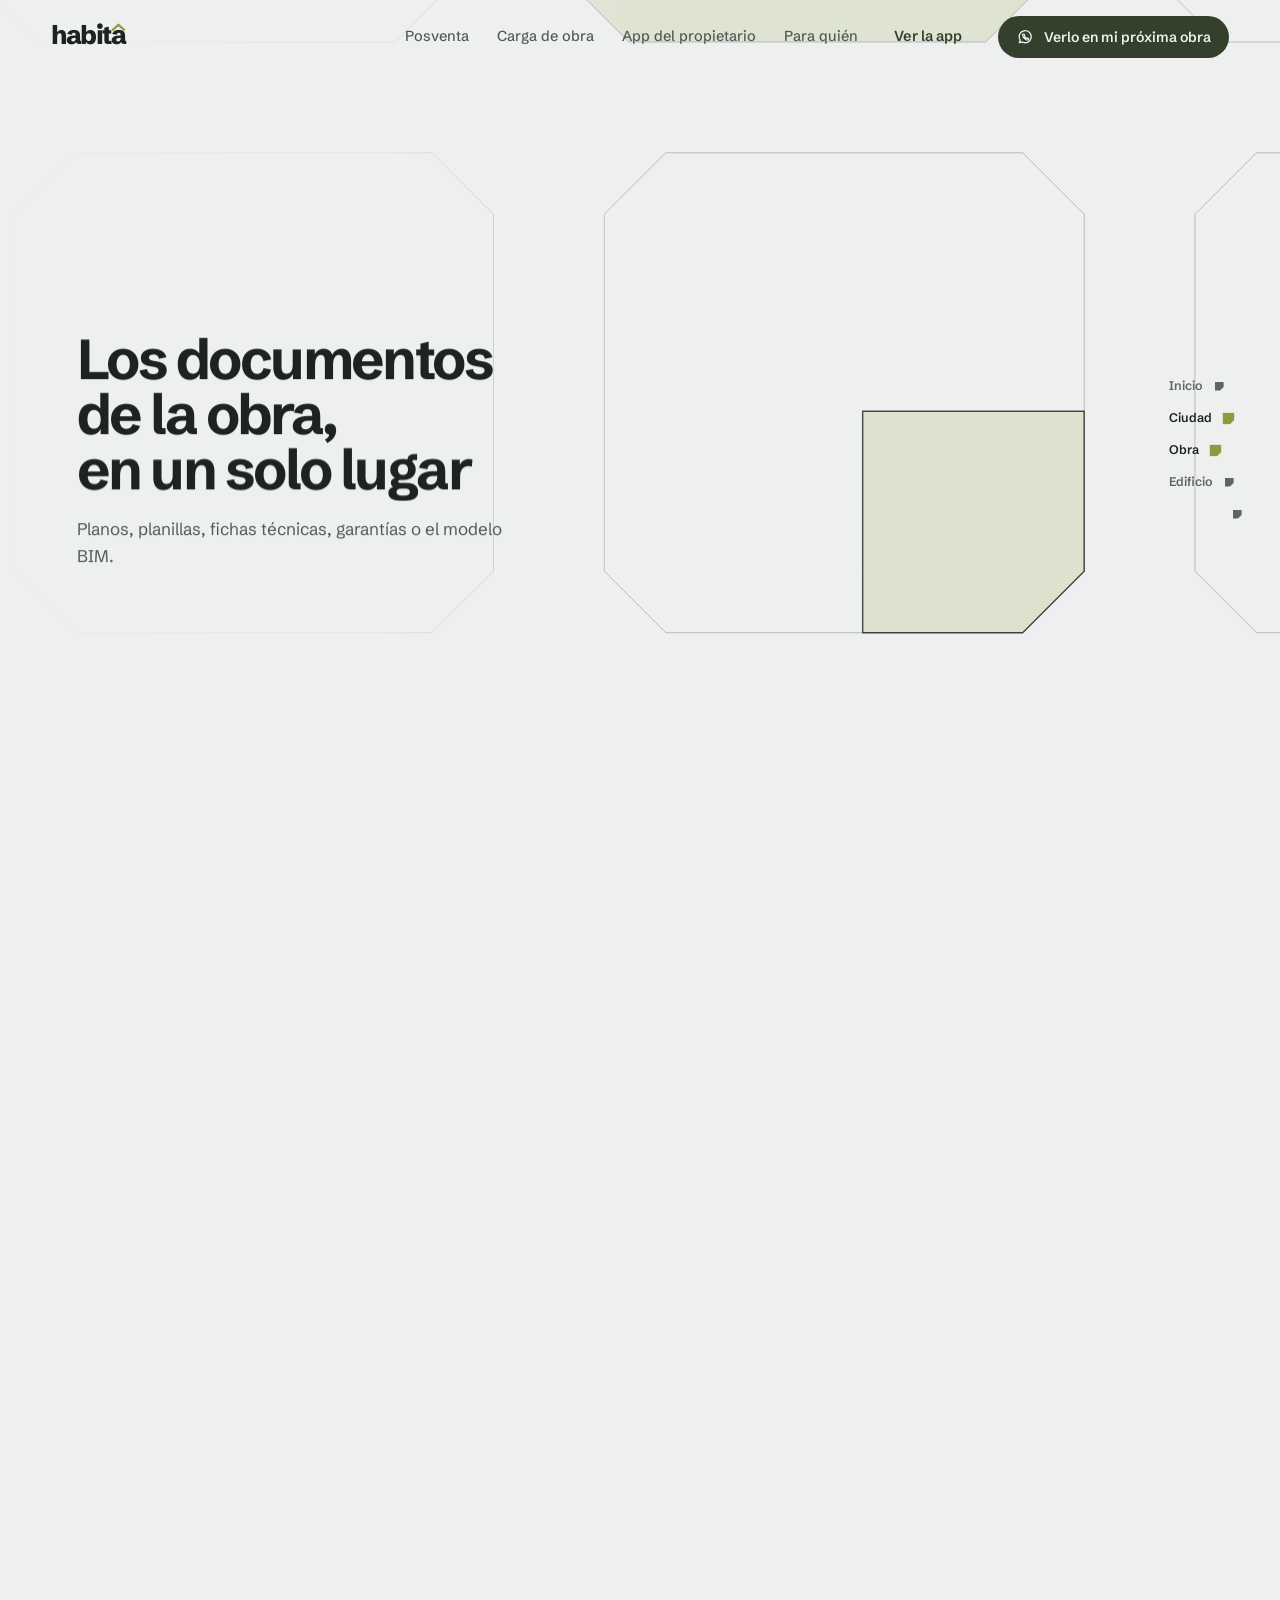
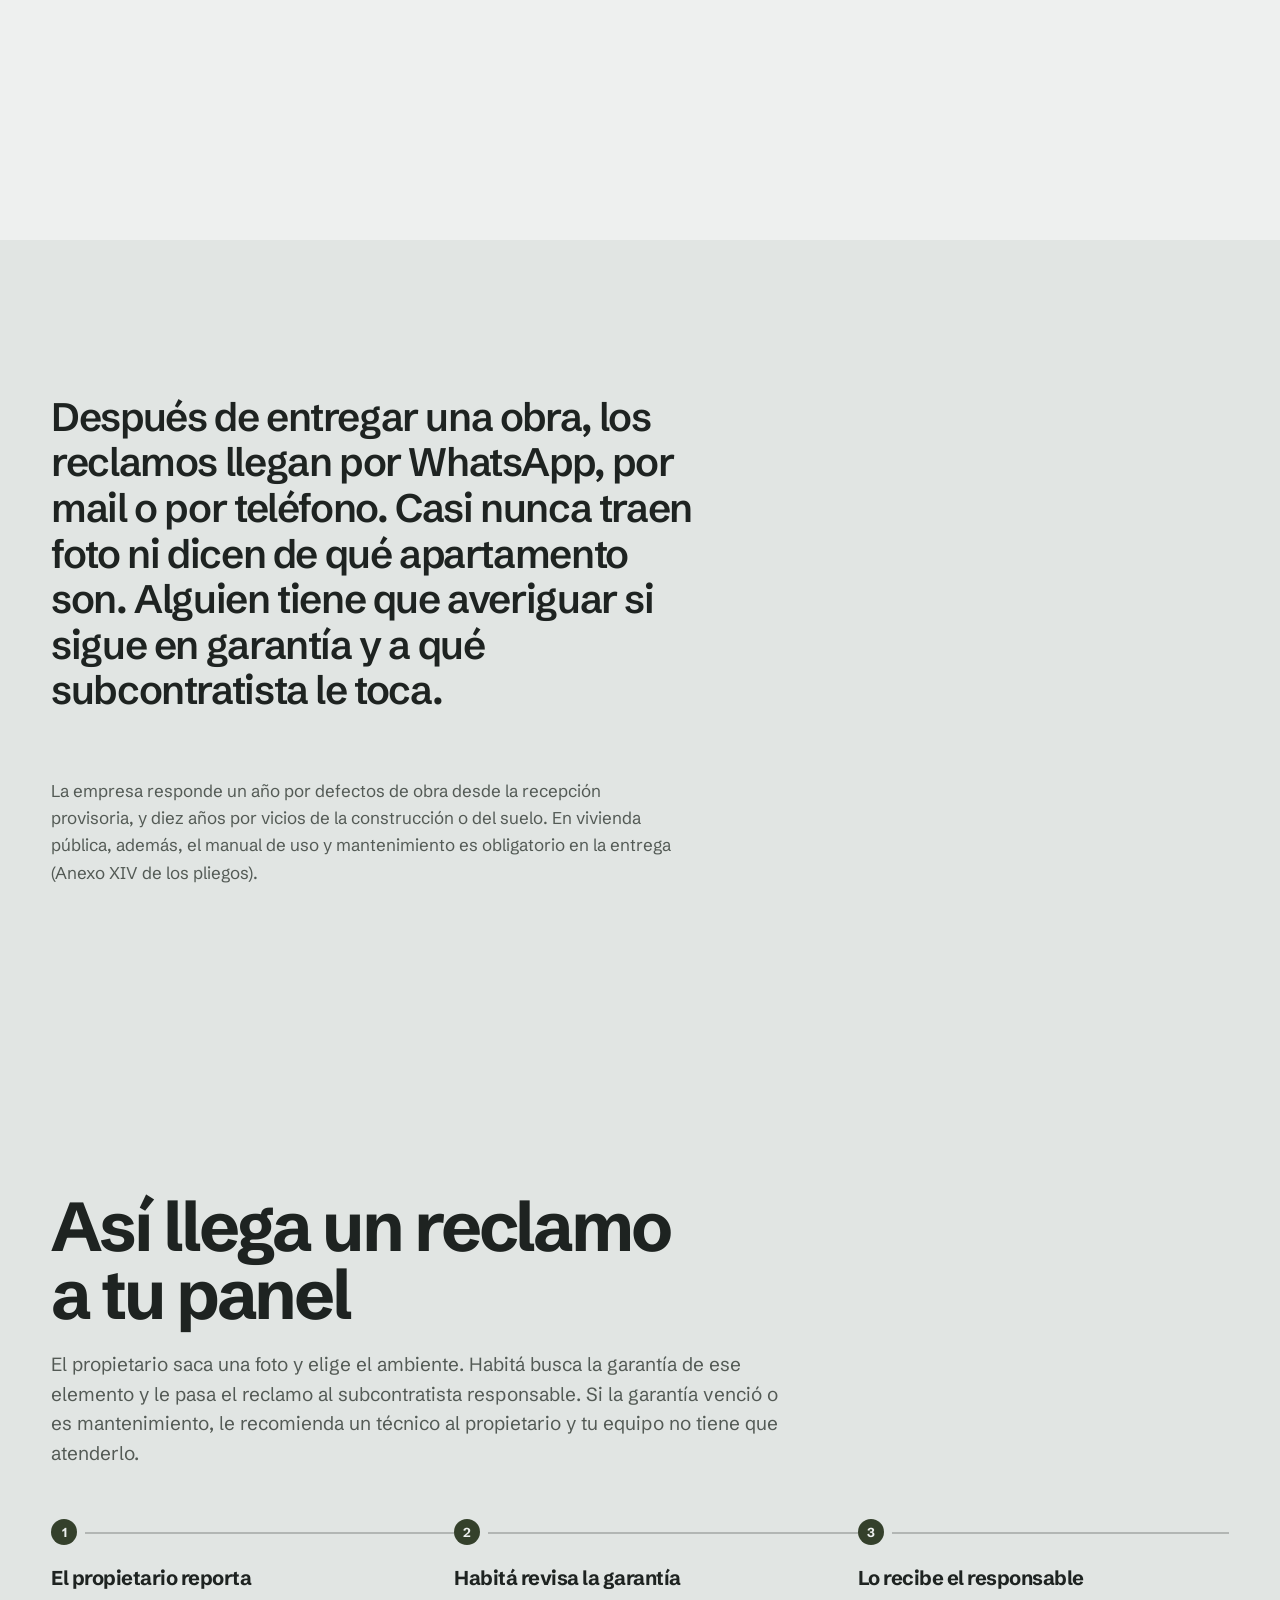
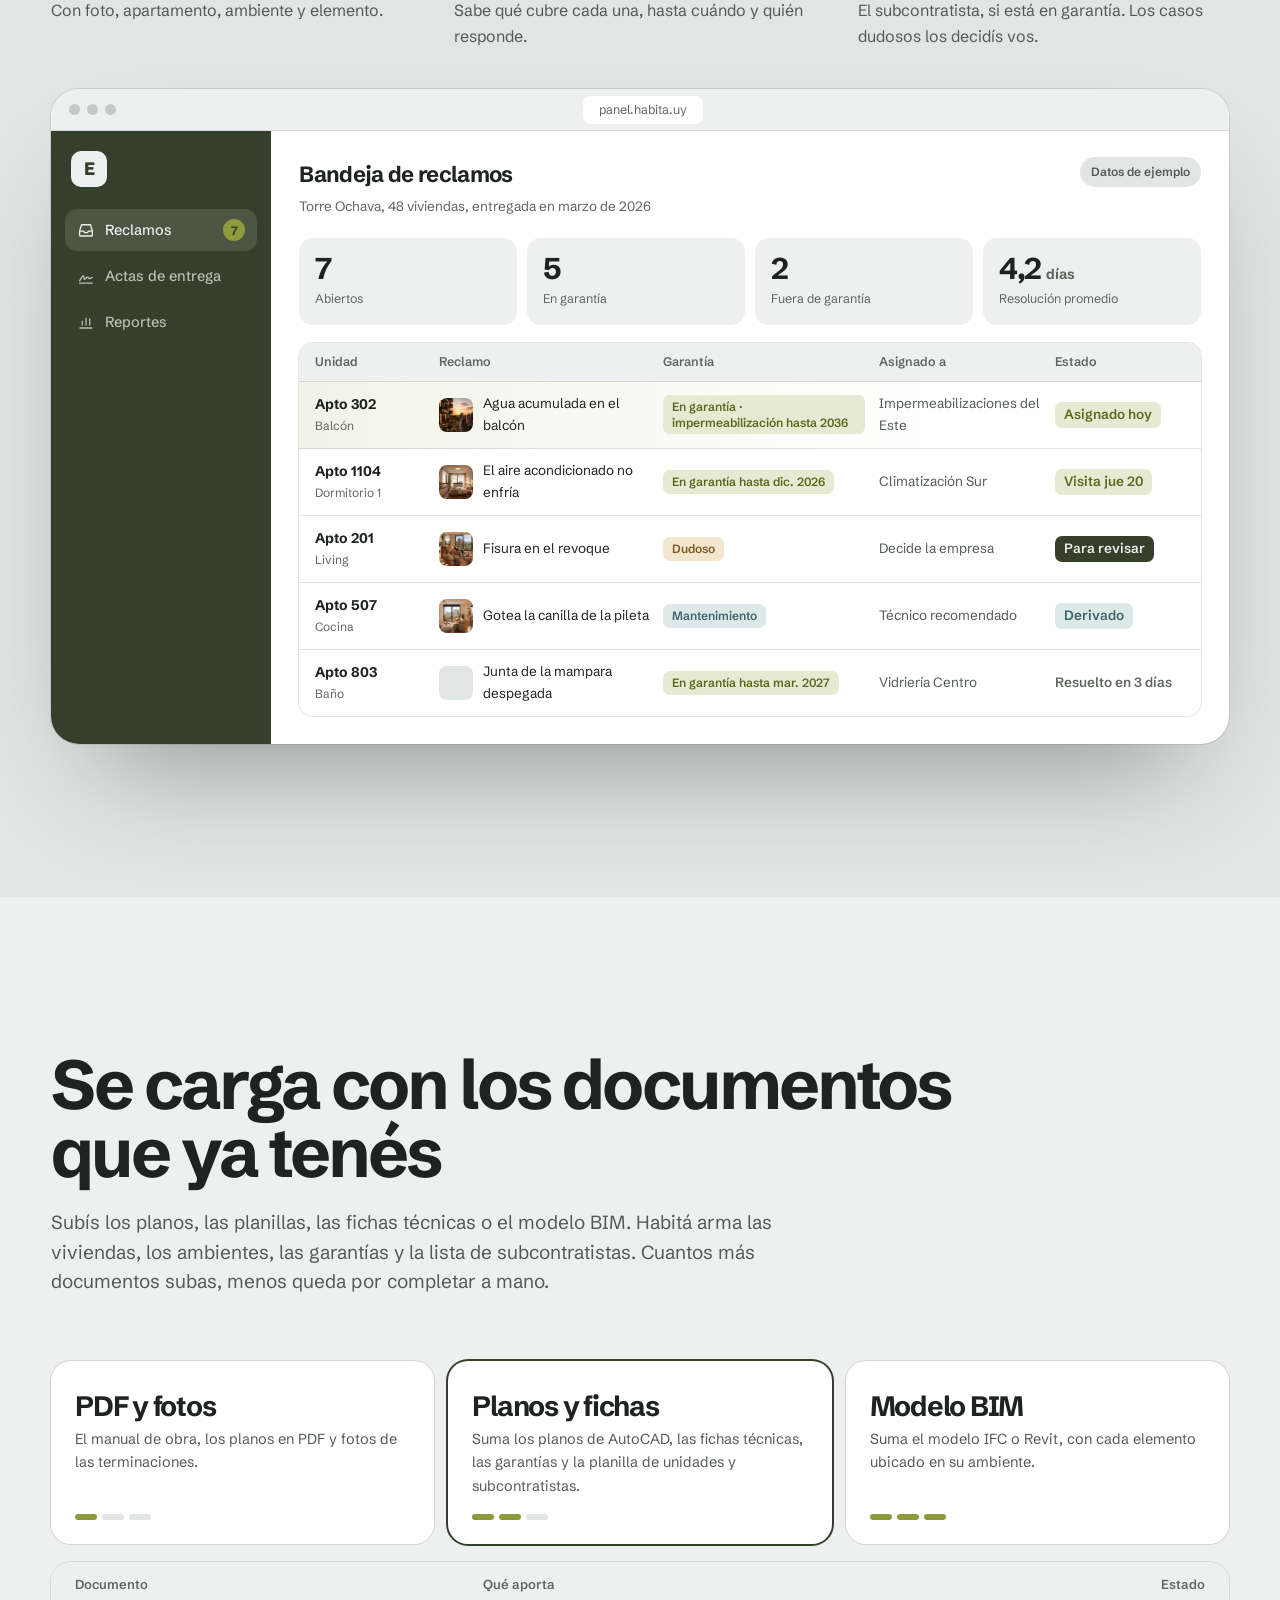
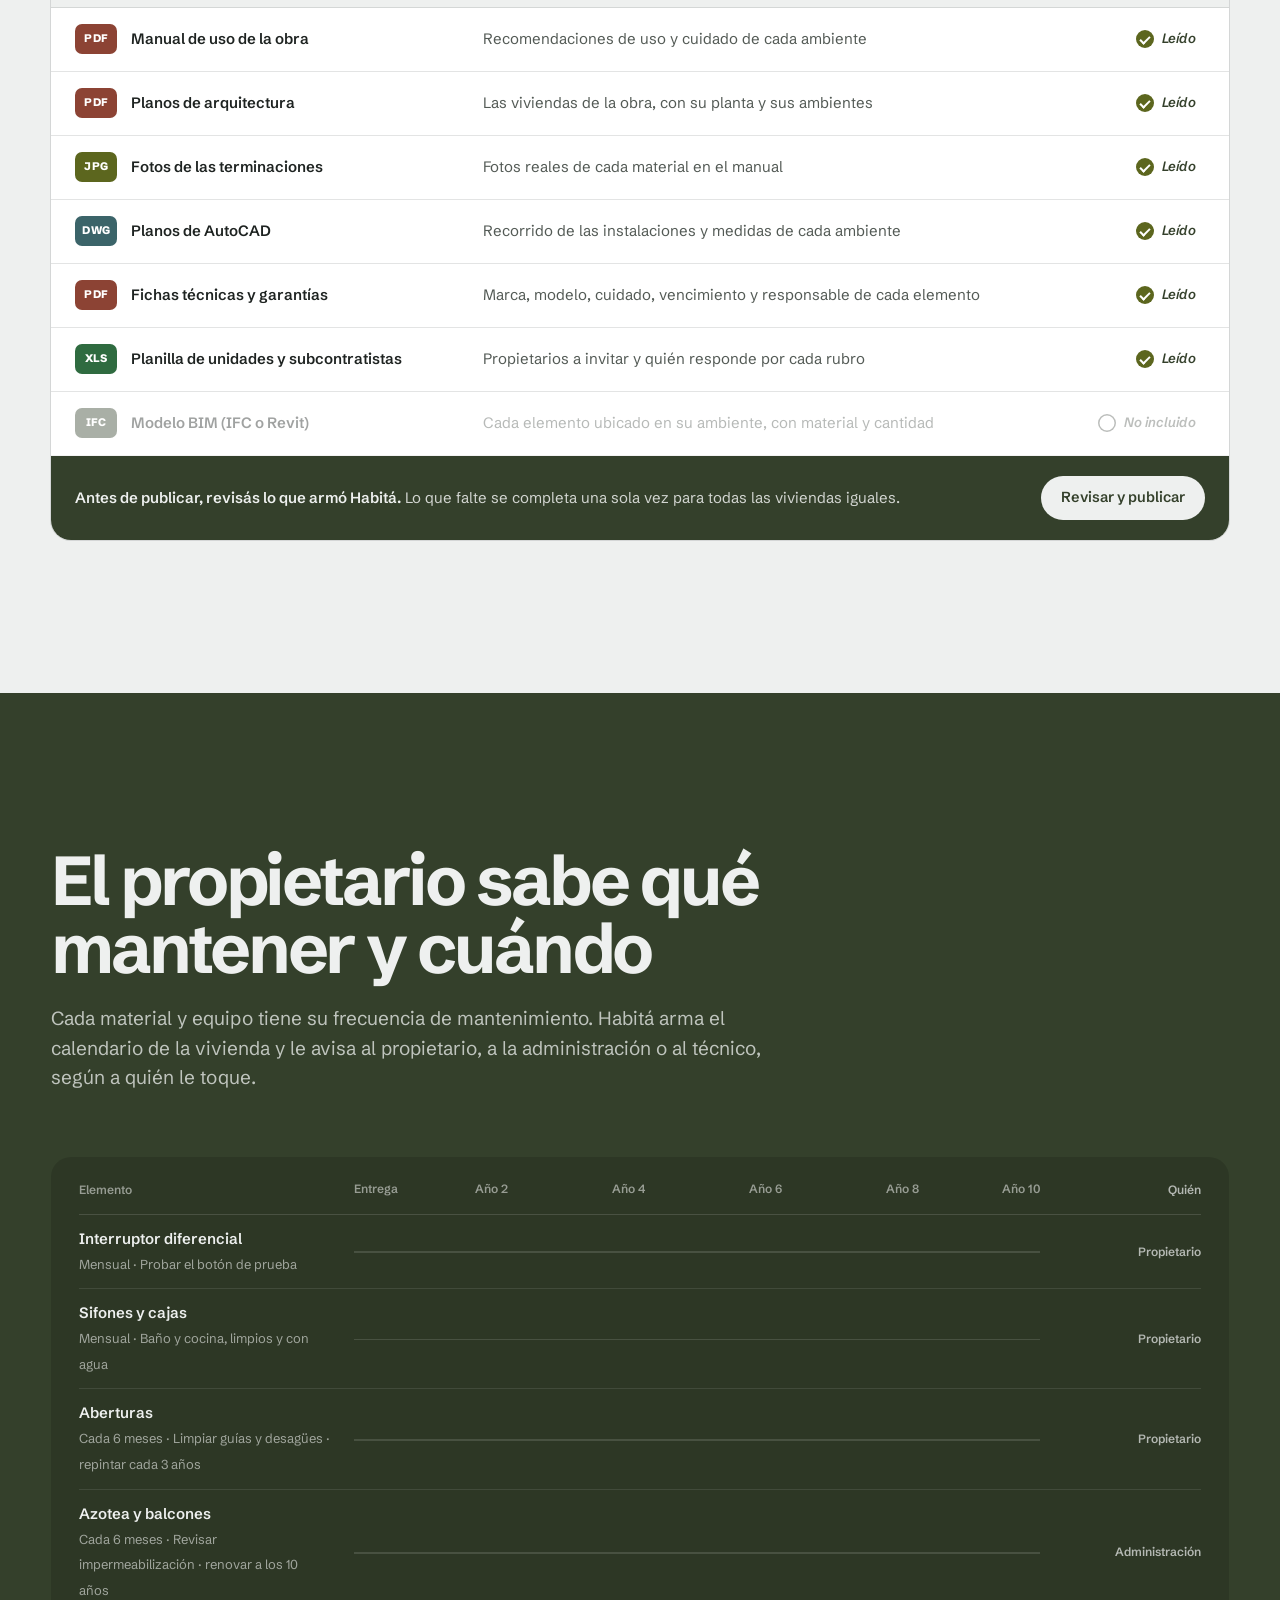
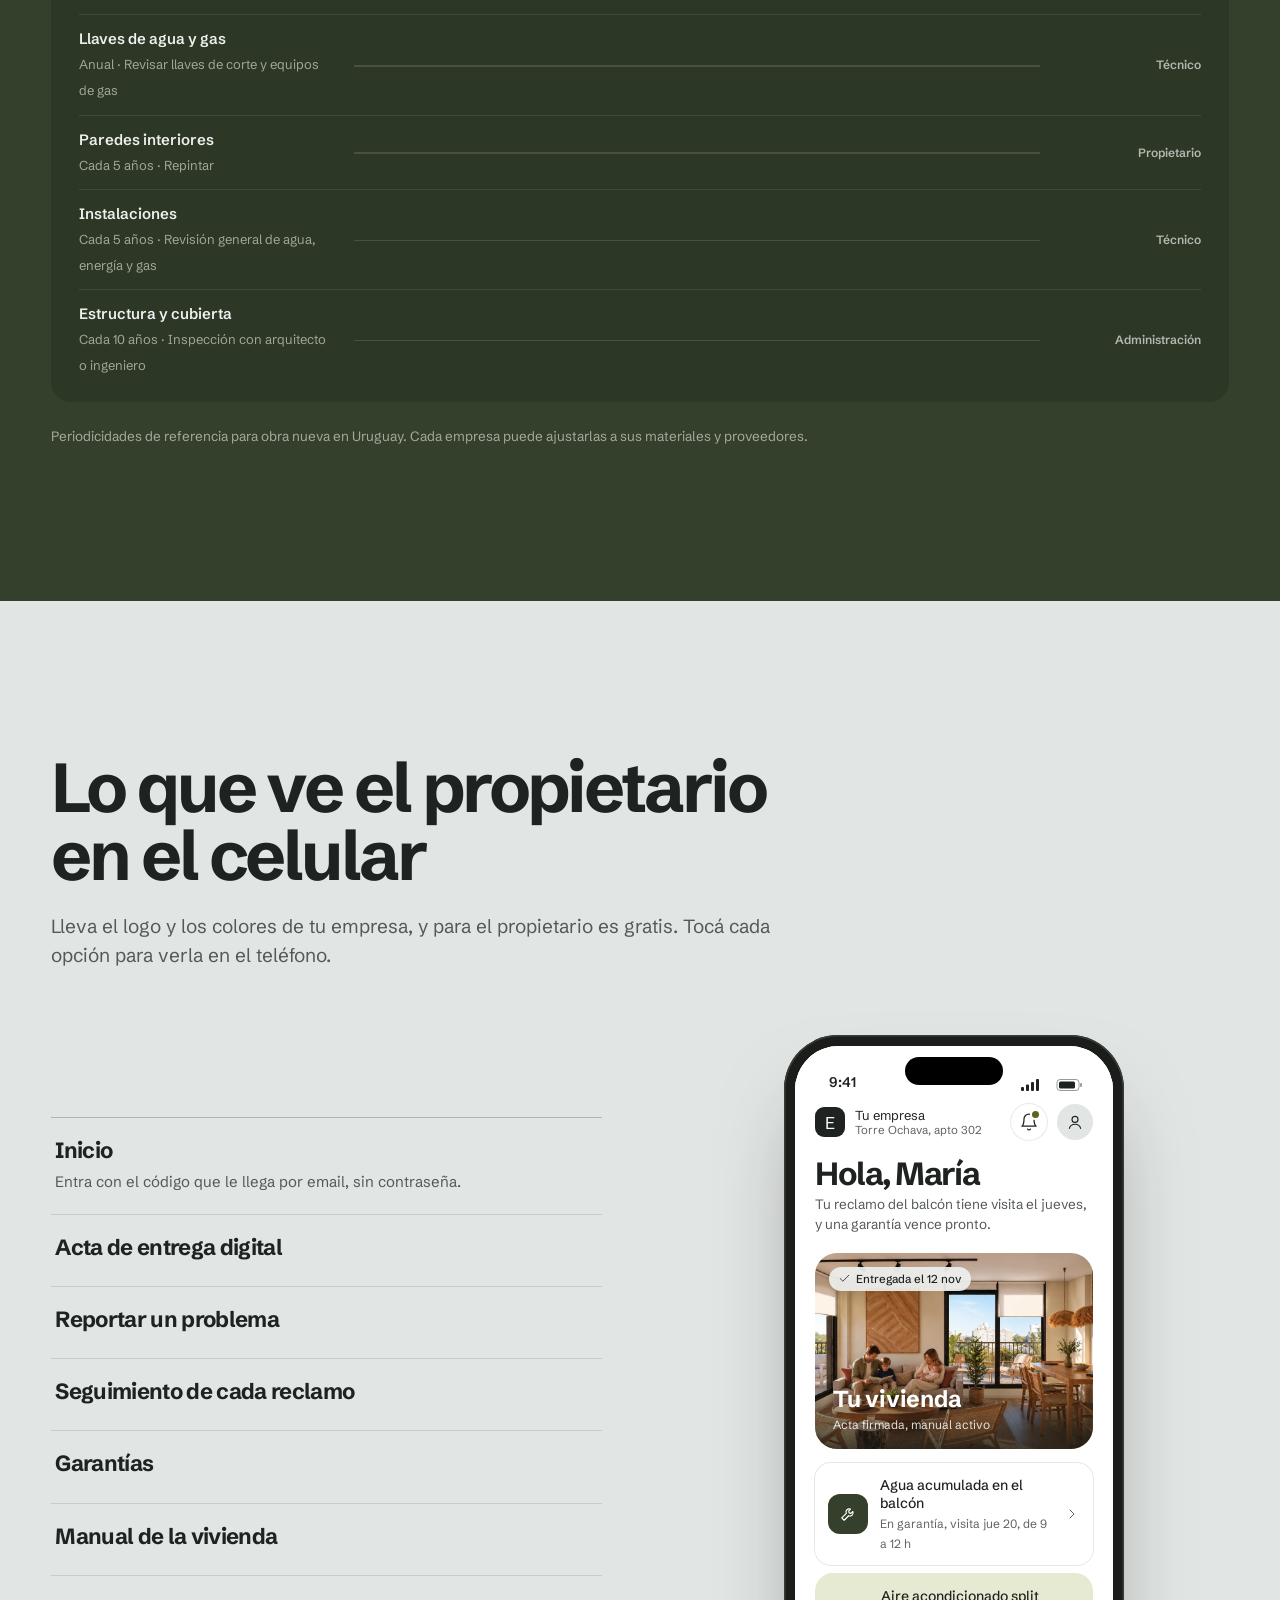
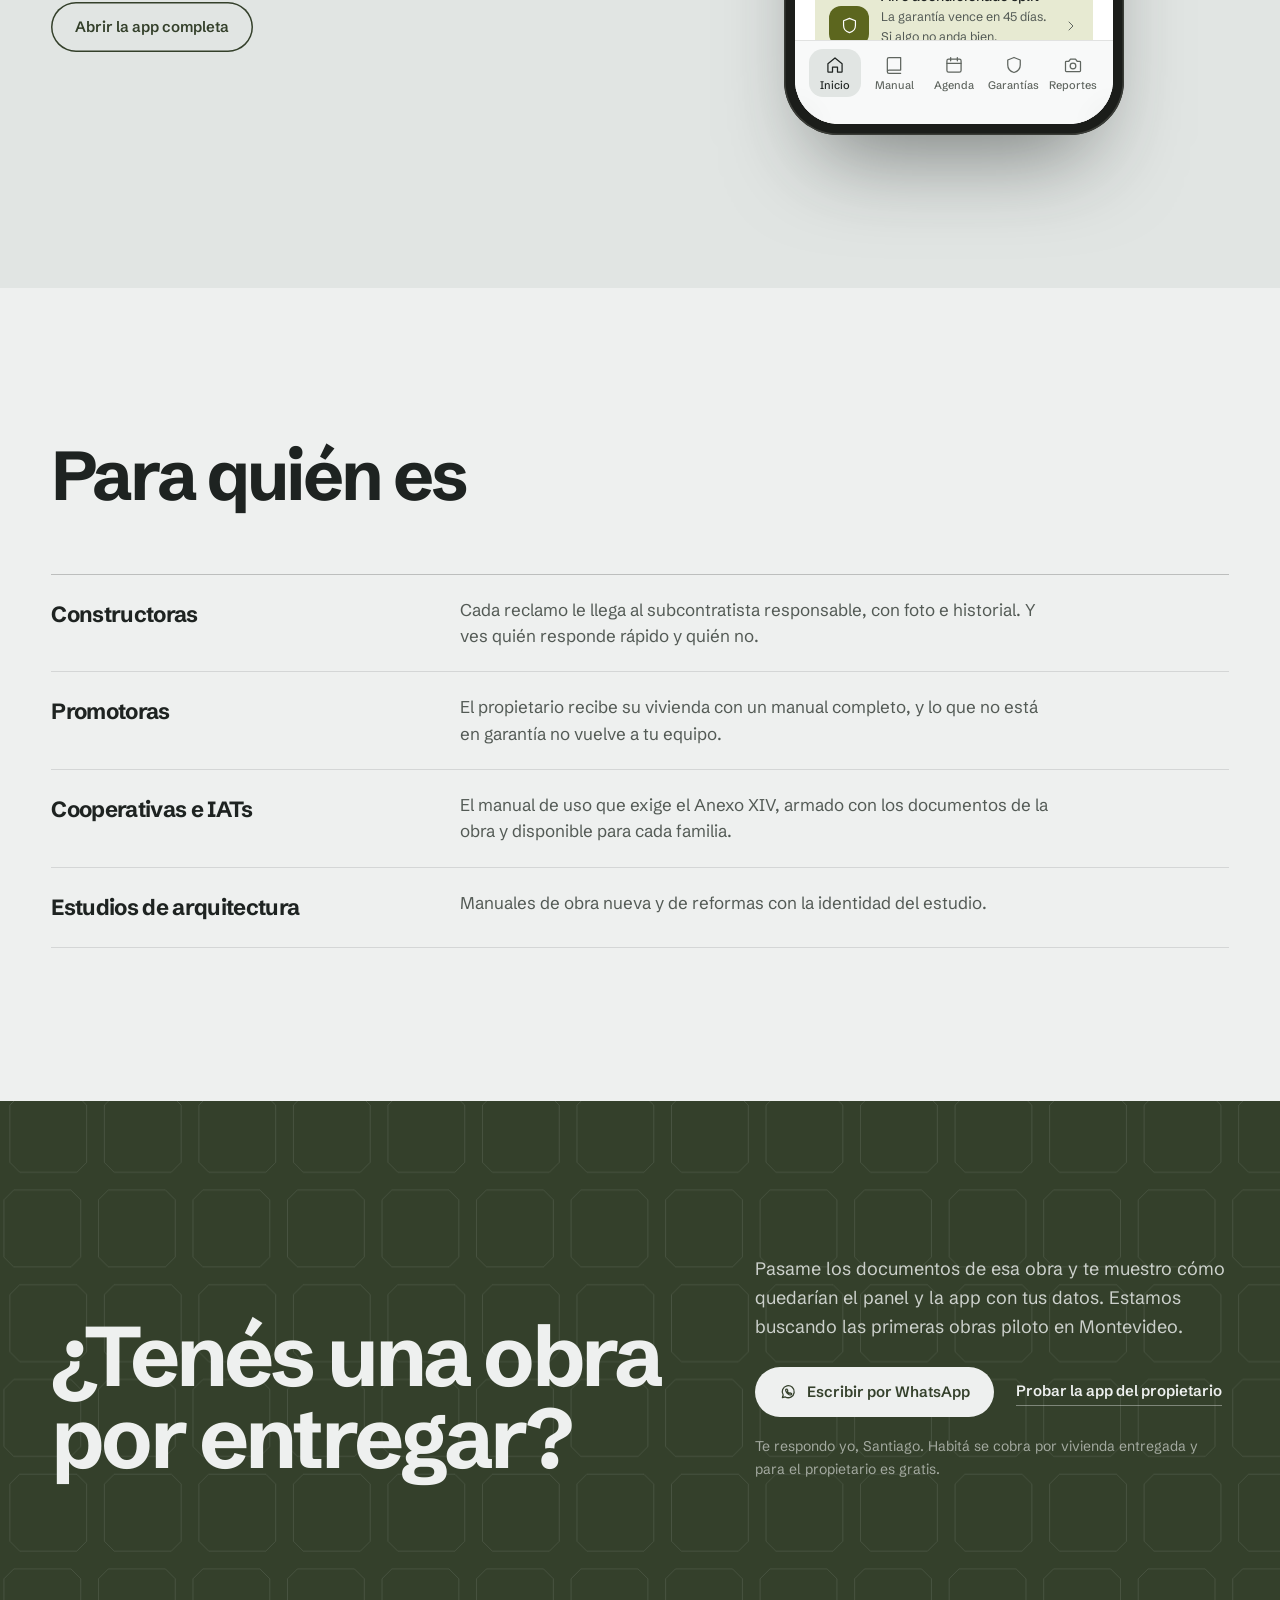
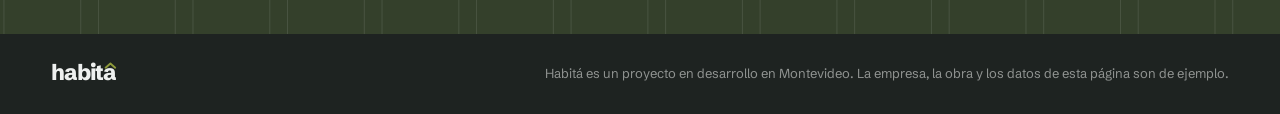
==== commit f69cd247: "Textos más claros, sin patrones de diseño genérico y fondo gris de maqueta - Textos reescritos en le" ====
--- a/index.html
+++ b/index.html
@@ -3,13 +3,13 @@
 <head>
 <meta charset="utf-8">
 <meta name="viewport" content="width=device-width, initial-scale=1, viewport-fit=cover">
-<title>Habitá · La posventa de tu obra, ordenada desde la entrega</title>
-<meta name="description" content="Habitá recibe los reclamos de los propietarios con foto, unidad y garantía, y los manda al subcontratista que corresponde. Cada propietario recibe el manual vivo de su vivienda. Para constructoras, promotoras, cooperativas e IATs de Uruguay.">
+<title>Habitá: los reclamos de tus obras entregadas, en un solo lugar</title>
+<meta name="description" content="Habitá ordena los reclamos de posventa de obras entregadas: el propietario reporta con foto, se revisa la garantía y el reclamo le llega al subcontratista responsable. Para constructoras, promotoras, cooperativas e IATs de Uruguay.">
 <meta property="og:type" content="website">
 <meta property="og:locale" content="es_UY">
 <meta property="og:site_name" content="Habitá">
-<meta property="og:title" content="La posventa de tu obra, ordenada desde la entrega">
-<meta property="og:description" content="Reclamos con foto que llegan al subcontratista responsable, acta de entrega digital y el manual vivo de cada vivienda en el celular del propietario.">
+<meta property="og:title" content="Habitá: los reclamos de tus obras entregadas, en un solo lugar">
+<meta property="og:description" content="El propietario reporta con foto, Habitá revisa la garantía y se lo pasa al subcontratista que corresponde. Cada vivienda queda con su manual de uso y mantenimiento.">
 <meta property="og:url" content="https://mateosantiago02-max.github.io/habita-demo/">
 <meta property="og:image" content="https://mateosantiago02-max.github.io/habita-demo/assets/og.jpg">
 <meta property="og:image:width" content="1200">
@@ -57,7 +57,7 @@
     </svg>
     <div class="intro-brand">
       <span class="wordmark intro-word"><span>h</span><span>a</span><span>b</span><span>i</span><span>t</span><span class="wm-a">a<svg viewBox="0 0 20 11"><path d="M2 9.5 10 2.5l8 7"/></svg></span></span>
-      <p class="intro-tag">Posventa y manual vivo de la vivienda</p>
+      <p class="intro-tag">Posventa y manual de la vivienda</p>
     </div>
   </div>
   <div class="intro-status"><span class="intro-step">Leyendo planos</span><span class="intro-pct"><b>0</b>%</span></div>
@@ -72,7 +72,7 @@
     <a href="#app">App del propietario</a>
     <a href="#empresas">Para quién</a>
   </nav>
-  <a class="nav-app" href="app.html" data-open-app="nav">Ver la app <svg class="i"><use href="#arrow-ur"/></svg></a>
+  <a class="nav-app" href="app.html" data-open-app="nav">Ver la app</a>
   <a class="btn btn-sm" href="#demo" data-wa="nav"><svg class="i"><use href="#wa"/></svg><span>Verlo en mi próxima obra</span></a>
 </header>
 
@@ -83,16 +83,15 @@
     <canvas aria-hidden="true"></canvas>
     <div class="fly-veil" aria-hidden="true"></div>
     <div class="fly-hero">
-      <p class="eyebrow hero-eyebrow">Para constructoras, promotoras y cooperativas</p>
-      <h1 data-lines>La posventa de tu obra,<br><em>ordenada desde la entrega.</em></h1>
-      <p class="hero-sub" data-hero-fade>Cada reclamo llega con foto, unidad y garantía, y va directo al subcontratista que corresponde. Y cada propietario recibe el manual vivo de su vivienda en el celular.</p>
+      <h1 data-lines>Los reclamos de tus obras<br>entregadas, en un solo lugar</h1>
+      <p class="hero-sub" data-hero-fade>El propietario reporta desde el celular con foto y ubicación. Habitá revisa si está en garantía y se lo pasa al subcontratista que corresponde. Además, cada vivienda queda con su manual de uso y mantenimiento.</p>
       <div class="fly-actions" data-hero-fade>
         <a class="btn" href="#demo" data-wa="hero"><svg class="i"><use href="#wa"/></svg>Verlo en mi próxima obra</a>
         <a class="btn btn-sec" href="app.html" data-open-app="hero"><svg class="i"><use href="#phone-i"/></svg>Probar la app</a>
       </div>
     </div>
     <div class="beats"></div>
-    <div class="unit-tag" aria-hidden="true"><i></i><span class="l"></span><div><b>Apto 302 · Balcón</b>Reclamo en garantía, asignado al subcontratista</div></div>
+    <div class="unit-tag" aria-hidden="true"><i></i><span class="l"></span><div><b>Apto 302, balcón</b>En garantía. Asignado al subcontratista.</div></div>
     <ol class="fly-rail" aria-label="Momentos del sobrevuelo"></ol>
     <div class="scroll-cue" aria-hidden="true"><i></i></div>
   </div>
@@ -102,14 +101,9 @@
 <section class="section problem">
   <div class="wrap">
     <div class="sec-head">
-      <p class="eyebrow">El problema</p>
-      <p class="statement" data-words>Después de la entrega, los reclamos llegan por WhatsApp, por mail y por teléfono, sin foto ni ubicación. Alguien tiene que averiguar de qué unidad es, si sigue en garantía y qué subcontratista responde. Y el manual en papel quedó en un cajón. <em>Habitá ordena todo eso desde el día de la entrega.</em></p>
-    </div>
-    <ul class="facts" data-reveal>
-      <li><b>1 año</b>de garantía de la empresa por defectos de obra, desde la recepción provisoria.</li>
-      <li><b>10 años</b>de responsabilidad por vicios de la construcción o del suelo.</li>
-      <li><b>Anexo XIV</b>En vivienda pública, el manual de uso y mantenimiento es obligatorio en la entrega.</li>
-    </ul>
+      <p class="statement">Después de entregar una obra, los reclamos llegan por WhatsApp, por mail o por teléfono. Casi nunca traen foto ni dicen de qué apartamento son. Alguien tiene que averiguar si sigue en garantía y a qué subcontratista le toca.</p>
+    </div>
+    <p class="facts">La empresa responde un año por defectos de obra desde la recepción provisoria, y diez años por vicios de la construcción o del suelo. En vivienda pública, además, el manual de uso y mantenimiento es obligatorio en la entrega (Anexo XIV de los pliegos).</p>
   </div>
 </section>
 
@@ -117,21 +111,20 @@
 <section class="section posventa" id="posventa">
   <div class="wrap">
     <div class="sec-head">
-      <p class="eyebrow">El panel de la empresa</p>
-      <div>
-        <h2 data-lines>Cada reclamo llega completo<br><em>y va a quien corresponde.</em></h2>
-        <p data-reveal>El propietario reporta desde la app con foto, ambiente y elemento. Habitá lo cruza con la garantía de ese elemento y lo asigna al subcontratista responsable. Si ya no está en garantía o es mantenimiento, se deriva a un técnico y no le cuesta a la empresa.</p>
+      <div>
+        <h2 data-lines>Así llega un reclamo<br>a tu panel</h2>
+        <p>El propietario saca una foto y elige el ambiente. Habitá busca la garantía de ese elemento y le pasa el reclamo al subcontratista responsable. Si la garantía venció o es mantenimiento, le recomienda un técnico al propietario y tu equipo no tiene que atenderlo.</p>
       </div>
     </div>
 
     <ol class="route-steps">
-      <li data-reveal><svg class="i"><use href="#inbox"/></svg><b>Llega completo</b><span>Unidad, ambiente, elemento y foto. Nadie llama para preguntar de qué apartamento es.</span></li>
-      <li data-reveal><svg class="i"><use href="#shield"/></svg><b>Se cruza con la garantía</b><span>Habitá sabe qué cubre cada garantía, hasta cuándo y quién responde.</span></li>
-      <li data-reveal><svg class="i"><use href="#route"/></svg><b>Va a quien corresponde</b><span>Al subcontratista si está en garantía, a un técnico si no. Los dudosos los decide la empresa.</span></li>
+      <li><b>El propietario reporta</b><span>Con foto, apartamento, ambiente y elemento.</span></li>
+      <li><b>Habitá revisa la garantía</b><span>Sabe qué cubre cada una, hasta cuándo y quién responde.</span></li>
+      <li><b>Lo recibe el responsable</b><span>El subcontratista, si está en garantía. Los casos dudosos los decidís vos.</span></li>
     </ol>
 
-    <div class="panel" data-reveal>
-      <div class="panel-bar"><i></i><i></i><i></i><span>panel.habita.uy · Torre Ochava</span></div>
+    <div class="panel">
+      <div class="panel-bar"><i></i><i></i><i></i><span>panel.habita.uy</span></div>
       <div class="panel-body">
         <aside class="panel-side">
           <span class="p-tenant">E</span>
@@ -143,7 +136,7 @@
         <div class="panel-main">
           <!-- Reclamos -->
           <div class="ptab on" data-pview="reclamos">
-            <div class="p-head"><div><b>Bandeja de reclamos</b><small>Torre Ochava · 48 viviendas · entregada en marzo 2026</small></div><span class="p-chip">Datos de ejemplo</span></div>
+            <div class="p-head"><div><b>Bandeja de reclamos</b><small>Torre Ochava, 48 viviendas, entregada en marzo de 2026</small></div><span class="p-chip">Datos de ejemplo</span></div>
             <div class="kpis">
               <div><b data-count="7">7</b><span>Abiertos</span></div>
               <div><b data-count="5">5</b><span>En garantía</span></div>
@@ -159,37 +152,37 @@
                 <span class="c-who">—</span>
                 <span><em class="st new">Nuevo</em></span>
               </div>
-              <div class="c-row" role="row"><span><b>Apto 1104</b><small>Dormitorio 1</small></span><span class="c-what"><span class="c-photo" style="background-image:url(assets/img/dormitorio-1.webp)"></span>El aire acondicionado no enfría</span><span><em class="tag ok">En garantía · hasta dic 2026</em></span><span class="c-who">Climatización Sur</span><span><em class="st run">Visita jue 20</em></span></div>
+              <div class="c-row" role="row"><span><b>Apto 1104</b><small>Dormitorio 1</small></span><span class="c-what"><span class="c-photo" style="background-image:url(assets/img/dormitorio-1.webp)"></span>El aire acondicionado no enfría</span><span><em class="tag ok">En garantía hasta dic. 2026</em></span><span class="c-who">Climatización Sur</span><span><em class="st run">Visita jue 20</em></span></div>
               <div class="c-row" role="row"><span><b>Apto 201</b><small>Living</small></span><span class="c-what"><span class="c-photo" style="background-image:url(assets/img/living-tv.webp)"></span>Fisura en el revoque</span><span><em class="tag doubt">Dudoso</em></span><span class="c-who">Decide la empresa</span><span><em class="st new">Para revisar</em></span></div>
-              <div class="c-row" role="row"><span><b>Apto 507</b><small>Cocina</small></span><span class="c-what"><span class="c-photo" style="background-image:url(assets/img/living-cocina.webp)"></span>Gotea la canilla de la pileta</span><span><em class="tag out">Fuera de garantía · mantenimiento</em></span><span class="c-who">Técnico recomendado</span><span><em class="st out">Derivado</em></span></div>
-              <div class="c-row" role="row"><span><b>Apto 803</b><small>Baño</small></span><span class="c-what"><span class="c-photo noimg"></span>Junta de la mampara despegada</span><span><em class="tag ok">En garantía · hasta mar 2027</em></span><span class="c-who">Vidriería Centro</span><span><em class="st done">Resuelto en 3 días</em></span></div>
+              <div class="c-row" role="row"><span><b>Apto 507</b><small>Cocina</small></span><span class="c-what"><span class="c-photo" style="background-image:url(assets/img/living-cocina.webp)"></span>Gotea la canilla de la pileta</span><span><em class="tag out">Mantenimiento</em></span><span class="c-who">Técnico recomendado</span><span><em class="st out">Derivado</em></span></div>
+              <div class="c-row" role="row"><span><b>Apto 803</b><small>Baño</small></span><span class="c-what"><span class="c-photo noimg"></span>Junta de la mampara despegada</span><span><em class="tag ok">En garantía hasta mar. 2027</em></span><span class="c-who">Vidriería Centro</span><span><em class="st done">Resuelto en 3 días</em></span></div>
             </div>
           </div>
 
           <!-- Acta -->
           <div class="ptab" data-pview="acta">
-            <div class="p-head"><div><b>Acta de entrega · Apto 302</b><small>Recorrida con el propietario · 12 nov 2026, 10:15</small></div><span class="p-chip ok">Firmada</span></div>
+            <div class="p-head"><div><b>Acta de entrega del apto 302</b><small>Recorrida con el propietario el 12 de noviembre, 10:15</small></div><span class="p-chip ok">Firmada</span></div>
             <div class="acta">
               <ul class="acta-list">
                 <li class="ok"><i></i><span><b>Living-comedor</b><small>Sin observaciones</small></span></li>
                 <li class="ok"><i></i><span><b>Cocina</b><small>Sin observaciones</small></span></li>
-                <li class="obs"><i></i><span><b>Baño</b><small>Falta sellador en la base de la mampara · 1 foto</small></span><em>Pasó a reclamos</em></li>
+                <li class="obs"><i></i><span><b>Baño</b><small>Falta sellador en la base de la mampara (1 foto)</small></span><em>Pasó a reclamos</em></li>
                 <li class="ok"><i></i><span><b>Dormitorio 1</b><small>Sin observaciones</small></span></li>
                 <li class="ok"><i></i><span><b>Balcón</b><small>Sin observaciones</small></span></li>
-                <li class="ok"><i></i><span><b>Llaves y manuales</b><small>3 juegos de llaves · manual vivo activado</small></span></li>
+                <li class="ok"><i></i><span><b>Llaves y manuales</b><small>3 juegos de llaves, manual activado</small></span></li>
               </ul>
               <div class="acta-sign">
                 <small>Conformidad del propietario</small>
                 <svg viewBox="0 0 260 90" aria-label="Firma"><path class="sig" d="M12 62c14-2 22-38 32-40s-6 40 6 42 18-34 30-34-4 30 8 30 16-22 26-22 2 18 12 18 14-12 22-14M150 58c10-20 20-32 24-28s-14 30-4 30 18-18 26-18 0 14 10 14 20-10 34-12"/></svg>
-                <p><b>María Rodríguez</b> · 12 nov 2026, 10:42<br>Copia enviada a su email y al manual de la vivienda.</p>
+                <p><b>María Rodríguez</b>, 12 de noviembre, 10:42<br>Se le envió una copia por email.</p>
               </div>
             </div>
-            <p class="p-note">Cada observación del acta entra a la bandeja como reclamo en garantía, con su foto y el subcontratista responsable.</p>
+            <p class="p-note">Las observaciones del acta pasan a la bandeja como reclamos en garantía.</p>
           </div>
 
           <!-- Reportes -->
           <div class="ptab" data-pview="reportes">
-            <div class="p-head"><div><b>Reportes · Torre Ochava</b><small>Desde la entrega · 27 reclamos</small></div><span class="p-chip">Datos de ejemplo</span></div>
+            <div class="p-head"><div><b>Reportes de Torre Ochava</b><small>27 reclamos desde la entrega</small></div><span class="p-chip">Datos de ejemplo</span></div>
             <div class="rep">
               <div>
                 <p class="rep-t">Reclamos por rubro</p>
@@ -208,7 +201,7 @@
                   <li><span>Impermeabilizaciones del Este</span><b>3,1 días</b></li>
                   <li class="warn"><span>Aberturas del Sur</span><b>6,8 días</b></li>
                 </ul>
-                <p class="p-note">Sabés qué rubro y qué subcontratista te generan más posventa, antes de contratar la próxima obra.</p>
+                <p class="p-note">Te sirve para elegir subcontratistas en la próxima obra.</p>
               </div>
             </div>
           </div>
@@ -222,18 +215,17 @@
 <section class="section" id="carga">
   <div class="wrap">
     <div class="sec-head">
-      <p class="eyebrow">Cómo se carga una obra</p>
-      <div>
-        <h2 data-lines>Se carga con la documentación<br><em>que la obra ya tiene.</em></h2>
-        <p data-reveal>La empresa no prepara nada nuevo: sube lo que ya existe, desde el manual en PDF y las planillas hasta el modelo BIM. Habitá lo lee y arma las viviendas, los ambientes, las garantías y los subcontratistas. Cuanta más información, menos queda para completar a mano.</p>
+      <div>
+        <h2 data-lines>Se carga con los documentos<br>que ya tenés</h2>
+        <p>Subís los planos, las planillas, las fichas técnicas o el modelo BIM. Habitá arma las viviendas, los ambientes, las garantías y la lista de subcontratistas. Cuantos más documentos subas, menos queda por completar a mano.</p>
       </div>
     </div>
     <div class="load-levels" role="tablist" aria-label="Nivel de información disponible">
-      <button class="lvl" data-level="0" role="tab"><p class="eyebrow">Esencial</p><h3>PDF y fotos</h3><p>El manual de obra, los planos en PDF y fotos de las terminaciones.</p><div class="dots"><i class="f"></i><i></i><i></i></div></button>
-      <button class="lvl on" data-level="1" role="tab"><p class="eyebrow">Completo</p><h3>Planos y fichas</h3><p>Suma los planos de AutoCAD, las fichas técnicas, las garantías y la planilla de unidades y subcontratistas.</p><div class="dots"><i class="f"></i><i class="f"></i><i></i></div></button>
-      <button class="lvl" data-level="2" role="tab"><p class="eyebrow">BIM</p><h3>Modelo completo</h3><p>Suma el modelo IFC o Revit, con cada elemento ubicado en su ambiente.</p><div class="dots"><i class="f"></i><i class="f"></i><i class="f"></i></div></button>
-    </div>
-    <div class="docs" data-reveal role="table" aria-label="Documentos de la obra y lo que aporta cada uno">
+      <button class="lvl" data-level="0" role="tab"><h3>PDF y fotos</h3><p>El manual de obra, los planos en PDF y fotos de las terminaciones.</p><div class="dots"><i class="f"></i><i></i><i></i></div></button>
+      <button class="lvl on" data-level="1" role="tab"><h3>Planos y fichas</h3><p>Suma los planos de AutoCAD, las fichas técnicas, las garantías y la planilla de unidades y subcontratistas.</p><div class="dots"><i class="f"></i><i class="f"></i><i></i></div></button>
+      <button class="lvl" data-level="2" role="tab"><h3>Modelo BIM</h3><p>Suma el modelo IFC o Revit, con cada elemento ubicado en su ambiente.</p><div class="dots"><i class="f"></i><i class="f"></i><i class="f"></i></div></button>
+    </div>
+    <div class="docs" role="table" aria-label="Documentos de la obra y lo que aporta cada uno">
       <div class="docs-row docs-head" role="row"><span role="columnheader">Documento</span><span role="columnheader">Qué aporta</span><span role="columnheader">Estado</span></div>
       <div class="docs-row" data-l="0" role="row"><span class="doc" role="cell"><span class="ext pdf">PDF</span><b>Manual de uso de la obra</b></span><span class="gives" role="cell">Recomendaciones de uso y cuidado de cada ambiente</span><span class="st" role="cell"><i></i><em>Leído</em></span></div>
       <div class="docs-row" data-l="0" role="row"><span class="doc" role="cell"><span class="ext pdf">PDF</span><b>Planos de arquitectura</b></span><span class="gives" role="cell">Las viviendas de la obra, con su planta y sus ambientes</span><span class="st" role="cell"><i></i><em>Leído</em></span></div>
@@ -242,7 +234,7 @@
       <div class="docs-row" data-l="1" role="row"><span class="doc" role="cell"><span class="ext pdf">PDF</span><b>Fichas técnicas y garantías</b></span><span class="gives" role="cell">Marca, modelo, cuidado, vencimiento y responsable de cada elemento</span><span class="st" role="cell"><i></i><em>Leído</em></span></div>
       <div class="docs-row" data-l="1" role="row"><span class="doc" role="cell"><span class="ext xls">XLS</span><b>Planilla de unidades y subcontratistas</b></span><span class="gives" role="cell">Propietarios a invitar y quién responde por cada rubro</span><span class="st" role="cell"><i></i><em>Leído</em></span></div>
       <div class="docs-row" data-l="2" role="row"><span class="doc" role="cell"><span class="ext bim">IFC</span><b>Modelo BIM (IFC o Revit)</b></span><span class="gives" role="cell">Cada elemento ubicado en su ambiente, con material y cantidad</span><span class="st" role="cell"><i></i><em>Leído</em></span></div>
-      <div class="docs-foot"><p><b>Antes de publicar, revisás lo que armó Habitá.</b> Nada llega al propietario sin tu visto bueno, y lo que falta se completa una vez para todas las viviendas iguales.</p><span class="pub">Revisar y publicar</span></div>
+      <div class="docs-foot"><p><b>Antes de publicar, revisás lo que armó Habitá.</b> Lo que falte se completa una sola vez para todas las viviendas iguales.</p><span class="pub">Revisar y publicar</span></div>
     </div>
   </div>
 </section>
@@ -251,10 +243,9 @@
 <section id="plan" class="section plan">
   <div class="wrap">
     <div class="sec-head">
-      <p class="eyebrow">El manual vivo</p>
-      <div>
-        <h2 data-lines>Y el propietario sabe<br><em>qué cuidar y cuándo.</em></h2>
-        <p data-reveal>Cada material y equipo trae su periodicidad. Habitá arma el calendario de la vivienda y reparte cada tarea entre el propietario, la administración o un técnico. Menos reclamos por falta de mantenimiento, y cuando aparecen, quedan registrados.</p>
+      <div>
+        <h2 data-lines>El propietario sabe qué<br>mantener y cuándo</h2>
+        <p>Cada material y equipo tiene su frecuencia de mantenimiento. Habitá arma el calendario de la vivienda y le avisa al propietario, a la administración o al técnico, según a quién le toque.</p>
       </div>
     </div>
     <div class="gantt" role="table" aria-label="Plan de mantenimiento a 10 años">
@@ -269,23 +260,22 @@
 <section id="app" class="section app-sec">
   <div class="wrap">
     <div class="sec-head">
-      <p class="eyebrow">La app del propietario</p>
-      <div>
-        <h2 data-lines>Lo que ve el propietario<br><em>en su celular.</em></h2>
-        <p data-reveal>Con la marca de tu empresa, gratis para el propietario. Tocá cada punto y el teléfono te lo muestra.</p>
+      <div>
+        <h2 data-lines>Lo que ve el propietario<br>en el celular</h2>
+        <p>Lleva el logo y los colores de tu empresa, y para el propietario es gratis. Tocá cada opción para verla en el teléfono.</p>
       </div>
     </div>
     <div class="app-grid">
-      <div class="feat" data-reveal>
-        <button class="on" data-go="home"><span><b>Su vivienda, con tu marca</b><small>Entra con el link o el código que le llega por email, sin contraseña. Ve lo que está por vencer y lo que tiene que hacer esta semana.</small></span></button>
-        <button data-go="acta"><span><b>Acta de entrega digital</b><small>Recorre la vivienda ambiente por ambiente, deja observaciones con foto y firma en la pantalla.</small></span></button>
-        <button data-go="reportar"><span><b>Reclamos con foto</b><small>Llegan a la empresa con la unidad, el ambiente y el elemento identificados.</small></span></button>
-        <button data-go="reclamo"><span><b>Seguimiento de cada reclamo</b><small>Ve si está en garantía, quién lo atiende y cuándo es la visita. Al final califica la atención.</small></span></button>
-        <button data-go="garantias"><span><b>Garantías que avisan</b><small>Aviso 60 días antes de cada vencimiento, con el responsable de cada una.</small></span></button>
-        <button data-go="manual"><span><b>El manual, por ambiente</b><small>Cada material con fotos de la obra: qué es, cómo se limpia, cada cuánto se mantiene y a quién llamar.</small></span></button>
-        <a class="btn btn-sec feat-open" href="app.html" data-open-app="seccion-app">Abrir la app completa <svg class="i"><use href="#arrow-ur"/></svg></a>
-      </div>
-      <div class="phone-wrap" data-reveal><div class="phone"><span class="island" aria-hidden="true"></span><iframe src="app.html?embed=1" title="Ejemplo de la app del propietario" loading="lazy"></iframe></div></div>
+      <div class="feat">
+        <button class="on" data-go="home"><span><b>Inicio</b><small>Entra con el código que le llega por email, sin contraseña.</small></span></button>
+        <button data-go="acta"><span><b>Acta de entrega digital</b><small>Revisa cada ambiente, anota observaciones con foto y firma en la pantalla.</small></span></button>
+        <button data-go="reportar"><span><b>Reportar un problema</b><small>Saca una foto, elige el ambiente y lo envía.</small></span></button>
+        <button data-go="reclamo"><span><b>Seguimiento de cada reclamo</b><small>Ve quién lo atiende y cuándo es la visita. Al final califica la atención.</small></span></button>
+        <button data-go="garantias"><span><b>Garantías</b><small>Recibe un aviso 60 días antes de que venza cada una.</small></span></button>
+        <button data-go="manual"><span><b>Manual de la vivienda</b><small>Cómo se limpia y se mantiene cada material, ordenado por ambiente.</small></span></button>
+        <a class="btn btn-sec feat-open" href="app.html" data-open-app="seccion-app">Abrir la app completa</a>
+      </div>
+      <div class="phone-wrap"><div class="phone"><span class="island" aria-hidden="true"></span><iframe src="app.html?embed=1" title="Ejemplo de la app del propietario" loading="lazy"></iframe></div></div>
     </div>
   </div>
 </section>
@@ -294,19 +284,16 @@
 <section id="empresas" class="section">
   <div class="wrap">
     <div class="sec-head">
-      <p class="eyebrow">Para quién</p>
-      <div>
-        <h2 data-lines>Para constructoras, promotoras,<br><em>cooperativas e IATs.</em></h2>
-        <p data-reveal>En vivienda pública el manual de uso y mantenimiento es obligatorio en la entrega (Anexo XIV de los pliegos). Habitá lo cumple con un manual vivo en lugar de un PDF, y le suma la posventa con tu marca.</p>
-      </div>
-    </div>
-    <div class="audience">
-      <div class="aud" data-reveal><svg class="mk" viewBox="0 0 40 40"><path d="M4 4h32v20L24 36H4z" fill="#4F7F84"/><path d="M11 28V12h14M11 16h14M25 12v6" stroke="#F4F3EF" stroke-width="2" fill="none"/></svg><h3>Constructoras</h3><p>Cada reclamo al subcontratista responsable, con su foto y su historial. Y sabés quién responde rápido y quién no.</p></div>
-      <div class="aud" data-reveal><svg class="mk" viewBox="0 0 40 40"><path d="M4 4h32v20L24 36H4z" fill="#34402B"/><path d="M12 30V14h8v16M24 30V20h6v10" stroke="#F4F3EF" stroke-width="2" fill="none"/></svg><h3>Promotoras</h3><p>Una entrega a la altura del producto. Lo que no está en garantía se deriva y no vuelve a tu equipo.</p></div>
-      <div class="aud" data-reveal><svg class="mk" viewBox="0 0 40 40"><path d="M4 4h32v20L24 36H4z" fill="#1E2321"/><circle cx="14" cy="15" r="3" fill="#F4F3EF"/><circle cx="24" cy="15" r="3" fill="#F4F3EF"/><circle cx="19" cy="24" r="3" fill="#8E9A3B"/></svg><h3>Cooperativas e IATs</h3><p>El manual obligatorio del Anexo XIV, listo con la documentación de la obra y vivo para cada familia.</p></div>
-      <div class="aud" data-reveal><svg class="mk" viewBox="0 0 40 40"><path d="M4 4h32v20L24 36H4z" fill="#8E9A3B"/><path d="M11 12h18v14H11zM11 19h18M20 12v14" stroke="#F4F3EF" stroke-width="2" fill="none"/></svg><h3>Estudios</h3><p>Manuales de obra nueva y de reformas con la identidad del estudio.</p></div>
-    </div>
-    <p class="not-for" data-reveal><b>No es para vos si</b> entregás una obra cada tantos años y los reclamos te entran en una planilla. Habitá rinde cuando hay varias obras en garantía al mismo tiempo.</p>
+      <div>
+        <h2 data-lines>Para quién es</h2>
+      </div>
+    </div>
+    <dl class="audience">
+      <div><dt>Constructoras</dt><dd>Cada reclamo le llega al subcontratista responsable, con foto e historial. Y ves quién responde rápido y quién no.</dd></div>
+      <div><dt>Promotoras</dt><dd>El propietario recibe su vivienda con un manual completo, y lo que no está en garantía no vuelve a tu equipo.</dd></div>
+      <div><dt>Cooperativas e IATs</dt><dd>El manual de uso que exige el Anexo XIV, armado con los documentos de la obra y disponible para cada familia.</dd></div>
+      <div><dt>Estudios de arquitectura</dt><dd>Manuales de obra nueva y de reformas con la identidad del estudio.</dd></div>
+    </dl>
   </div>
 </section>
 
@@ -314,14 +301,14 @@
 <section id="demo" class="cta">
   <canvas aria-hidden="true"></canvas>
   <div class="wrap cta-inner">
-    <h2 data-lines>Probemos Habitá<br><em>en tu próxima obra.</em></h2>
-    <div data-reveal>
-      <p>Con la documentación que ya tenés. Estamos eligiendo las primeras obras piloto en Montevideo: escribime y te muestro cómo quedaría la tuya.</p>
+    <h2 data-lines>¿Tenés una obra<br>por entregar?</h2>
+    <div>
+      <p>Pasame los documentos de esa obra y te muestro cómo quedarían el panel y la app con tus datos. Estamos buscando las primeras obras piloto en Montevideo.</p>
       <div class="cta-actions">
-        <a class="btn btn-light" href="#demo" data-wa="cierre"><svg class="i"><use href="#wa"/></svg>Verlo en mi próxima obra</a>
-        <a class="cta-link" href="app.html" data-open-app="cierre">o probá la app del propietario <svg class="i"><use href="#arrow-ur"/></svg></a>
-      </div>
-      <p class="cta-fine">Te responde Santiago por WhatsApp. Se cobra por vivienda entregada; para el propietario es gratis.</p>
+        <a class="btn btn-light" href="#demo" data-wa="cierre"><svg class="i"><use href="#wa"/></svg>Escribir por WhatsApp</a>
+        <a class="cta-link" href="app.html" data-open-app="cierre">Probar la app del propietario</a>
+      </div>
+      <p class="cta-fine">Te respondo yo, Santiago. Habitá se cobra por vivienda entregada y para el propietario es gratis.</p>
     </div>
   </div>
 </section>
@@ -329,7 +316,7 @@
 
 <footer class="foot">
   <span data-wm></span>
-  <span>Montevideo, Uruguay · Maqueta para validar la idea · Empresa, obra y datos de ejemplo</span>
+  <span>Habitá es un proyecto en desarrollo en Montevideo. La empresa, la obra y los datos de esta página son de ejemplo.</span>
 </footer>
 
 <a class="wa-float" href="#demo" data-wa="flotante" aria-label="Escribir por WhatsApp"><svg class="i"><use href="#wa"/></svg></a>
--- a/tokens.css
+++ b/tokens.css
@@ -8,9 +8,9 @@
   --rio: #4F7F84;
   --rio-2: #3B6469;
   --rio-soft: #DDE8E8;
-  --maqueta: #F4F3EF;
-  --maqueta-2: #EAE9E3;
-  --calle: #C8CEC4;
+  --maqueta: #EEF0EF;
+  --maqueta-2: #E1E5E3;
+  --calle: #C3CAC6;
   --blanco: #FFFFFF;
   --tinta: #1E2321;
   --tinta-2: #535A55;
--- a/styles.css
+++ b/styles.css
@@ -9,7 +9,7 @@
 ::selection { background: var(--monte); color: var(--maqueta); }
 
 h1, h2, h3, h4 { font-family: var(--display); font-weight: 700; letter-spacing: -.045em; line-height: .98; }
-h1 em, h2 em, h3 em { font-style: normal; color: var(--oliva-2); }
+h1 em, h2 em, h3 em { font-style: normal; color: inherit; }
 .eyebrow { font-size: 12px; font-weight: 700; letter-spacing: .12em; text-transform: uppercase; color: var(--monte-2); }
 .wrap { width: min(1280px, 100% - clamp(40px, 8vw, 120px)); margin: 0 auto; }
 
@@ -26,7 +26,7 @@
 
 /* NAV */
 .nav { position: fixed; inset: 0 0 auto; z-index: 60; display: flex; align-items: center; gap: 36px; height: 74px; padding: 0 clamp(20px, 4vw, 56px); transition: background .4s var(--ease), box-shadow .4s; }
-.nav.solid { background: rgba(244, 243, 239, .86); backdrop-filter: blur(14px) saturate(1.2); box-shadow: 0 1px 0 var(--linea); }
+.nav.solid { background: rgba(238, 240, 239, .86); backdrop-filter: blur(14px) saturate(1.2); box-shadow: 0 1px 0 var(--linea); }
 .nav-links { display: flex; gap: 28px; margin-left: auto; font-size: 14.5px; font-weight: 500; color: var(--tinta-2); }
 .nav-links a { transition: color .2s; }
 .nav-links a:hover { color: var(--tinta); }
@@ -36,7 +36,7 @@
 .fly { position: relative; height: 560vh; }
 .fly-stage { position: sticky; top: 0; height: 100vh; height: 100dvh; overflow: hidden; }
 .fly-stage canvas { position: absolute; inset: 0; width: 100%; height: 100%; display: block; }
-.fly-veil { position: absolute; inset: 0; pointer-events: none; background: linear-gradient(90deg, rgba(244,243,239,.96) 0%, rgba(244,243,239,.75) 30%, rgba(244,243,239,0) 50%); }
+.fly-veil { position: absolute; inset: 0; pointer-events: none; background: linear-gradient(90deg, rgba(238, 240, 239,.96) 0%, rgba(238, 240, 239,.75) 30%, rgba(238, 240, 239,0) 50%); }
 .fly-hero { position: absolute; left: clamp(20px, 6vw, 96px); top: 50%; transform: translateY(-50%); width: min(900px, 70vw); z-index: 3; }
 .fly-hero h1 { font-size: clamp(56px, 7.2vw, 124px); line-height: .92; letter-spacing: -.055em; }
 .fly-actions { display: flex; gap: 12px; flex-wrap: wrap; }
@@ -78,8 +78,8 @@
 .intro-word { font-size: 60px; display: inline-flex; }
 .intro-word > span { display: inline-block; }
 .intro-word .wm-a svg path { stroke-dasharray: 26; stroke-dashoffset: 26; }
-.intro-tag { font-size: 14px; font-weight: 600; letter-spacing: .14em; text-transform: uppercase; color: var(--tinta-3); }
-.intro-status { position: absolute; left: clamp(20px, 4vw, 56px); right: clamp(20px, 4vw, 56px); bottom: calc(34px + env(safe-area-inset-bottom)); display: flex; justify-content: space-between; align-items: baseline; font-size: 13px; font-weight: 600; letter-spacing: .08em; text-transform: uppercase; color: var(--tinta-3); }
+.intro-tag { font-size: 16px; font-weight: 500; color: var(--tinta-2); }
+.intro-status { position: absolute; left: clamp(20px, 4vw, 56px); right: clamp(20px, 4vw, 56px); bottom: calc(34px + env(safe-area-inset-bottom)); display: flex; justify-content: space-between; align-items: baseline; font-size: 14px; font-weight: 500; color: var(--tinta-2); }
 .intro-pct { font-size: 13px; }
 .intro-pct b { font-size: 34px; letter-spacing: -.04em; color: var(--tinta); font-variant-numeric: tabular-nums; margin-right: 2px; }
 .intro-bar { position: absolute; left: 0; right: 0; bottom: 0; height: 4px; background: var(--maqueta-2); }
@@ -97,25 +97,26 @@
 
 /* Panel de la empresa */
 .posventa { background: var(--maqueta-2); }
-.route-steps { list-style: none; display: grid; grid-template-columns: repeat(3, 1fr); gap: 14px; margin-bottom: 28px; counter-reset: st; }
-.route-steps li { position: relative; padding: 22px 22px 24px; border-radius: var(--r-lg); background: #fff; box-shadow: 0 0 0 1px var(--linea); counter-increment: st; }
-.route-steps li::after { content: '0' counter(st); position: absolute; top: 20px; right: 22px; font-size: 13px; font-weight: 700; color: var(--tinta-3); }
-.route-steps svg.i { width: 26px; height: 26px; color: var(--oliva-2); margin-bottom: 18px; }
-.route-steps b { display: block; font-size: 21px; letter-spacing: -.03em; margin-bottom: 6px; }
-.route-steps span { font-size: 15px; color: var(--tinta-2); line-height: 1.5; }
+.route-steps { list-style: none; display: grid; grid-template-columns: repeat(3, 1fr); gap: 32px; margin-bottom: 40px; counter-reset: st; }
+.route-steps li { position: relative; padding-top: 30px; counter-increment: st; }
+.route-steps li::before { content: counter(st); position: absolute; top: -13px; left: 0; width: 26px; height: 26px; border-radius: 50%; background: var(--monte); color: var(--maqueta); font-size: 13px; font-weight: 700; display: grid; place-items: center; }
+.route-steps li::after { content: ''; position: absolute; top: 0; left: 34px; right: -32px; height: 1.5px; background: var(--linea-2); }
+.route-steps li:last-child::after { right: 0; }
+.route-steps b { display: block; font-size: 20px; letter-spacing: -.025em; margin-bottom: 4px; }
+.route-steps span { font-size: 16px; color: var(--tinta-2); line-height: 1.5; }
 
 .panel { border-radius: var(--r-xl); background: #fff; box-shadow: 0 0 0 1px var(--linea), 0 60px 110px -50px rgba(30, 35, 33, .45); overflow: hidden; }
 .panel-bar { display: flex; align-items: center; gap: 7px; height: 42px; padding: 0 18px; background: var(--maqueta); border-bottom: 1px solid var(--linea); }
 .panel-bar i { width: 11px; height: 11px; border-radius: 50%; background: var(--calle); }
 .panel-bar span { margin: 0 auto; padding: 4px 16px; border-radius: 8px; background: #fff; font-size: 12.5px; color: var(--tinta-3); transform: translateX(-24px); }
 .panel-body { display: grid; grid-template-columns: 220px 1fr; min-height: 520px; }
-.panel-side { display: grid; align-content: start; gap: 4px; padding: 20px 14px; background: var(--monte); color: rgba(244, 243, 239, .72); }
+.panel-side { display: grid; align-content: start; gap: 4px; padding: 20px 14px; background: var(--monte); color: rgba(238, 240, 239, .72); }
 .p-tenant { width: 36px; height: 36px; border-radius: 10px; background: var(--maqueta); color: var(--monte); display: grid; place-items: center; font-weight: 800; font-size: 18px; margin: 0 0 18px 6px; }
 .panel-side button { display: flex; align-items: center; gap: 10px; height: 42px; padding: 0 12px; border-radius: 12px; font-size: 14.5px; font-weight: 500; text-align: left; transition: background .25s, color .25s; }
 .panel-side button span { flex: 1; }
 .panel-side button em { font-style: normal; font-size: 12px; font-weight: 700; min-width: 22px; height: 22px; border-radius: 11px; display: grid; place-items: center; background: var(--oliva); color: var(--monte); }
 .panel-side button:hover { color: var(--maqueta); }
-.panel-side button.on { background: rgba(244, 243, 239, .12); color: var(--maqueta); }
+.panel-side button.on { background: rgba(238, 240, 239, .12); color: var(--maqueta); }
 .panel-side svg.i { width: 18px; height: 18px; }
 .panel-main { padding: 26px 28px 28px; min-width: 0; }
 .ptab { display: none; }
@@ -135,7 +136,7 @@
 .c-row:last-child { border-bottom: 0; }
 .c-row b { display: block; font-size: 14px; }
 .c-row small { font-size: 12px; color: var(--tinta-3); }
-.c-head { padding-top: 9px; padding-bottom: 9px; font-size: 11px; font-weight: 700; letter-spacing: .1em; text-transform: uppercase; color: var(--tinta-3); background: var(--maqueta); }
+.c-head { padding-top: 9px; padding-bottom: 9px; font-size: 12.5px; font-weight: 600; color: var(--tinta-3); background: var(--maqueta); }
 .c-new { background: linear-gradient(90deg, rgba(142, 154, 59, .12), rgba(142, 154, 59, 0) 70%); }
 .c-what { display: flex; align-items: center; gap: 10px; }
 .c-photo { width: 34px; height: 34px; flex-shrink: 0; border-radius: 8px; background: var(--maqueta-2) center / cover; }
@@ -160,14 +161,14 @@
 .acta-list li.obs i { background: #C9963A url("data:image/svg+xml,%3Csvg xmlns='http://www.w3.org/2000/svg' viewBox='0 0 24 24' fill='none' stroke='white' stroke-width='3' stroke-linecap='round'%3E%3Cpath d='M12 6v7M12 18h.01'/%3E%3C/svg%3E") center / 12px no-repeat; }
 .acta-list em { font-style: normal; font-size: 12px; font-weight: 600; color: var(--oliva-2); background: var(--oliva-soft); padding: 4px 9px; border-radius: 7px; white-space: nowrap; }
 .acta-sign { border-radius: 14px; background: var(--maqueta); padding: 18px; display: flex; flex-direction: column; }
-.acta-sign small { font-size: 12px; font-weight: 700; letter-spacing: .1em; text-transform: uppercase; color: var(--tinta-3); }
+.acta-sign small { font-size: 13px; font-weight: 600; color: var(--tinta-2); }
 .acta-sign svg { width: 100%; height: auto; margin: 14px 0; border-bottom: 1.5px dashed var(--calle); padding-bottom: 6px; }
 .acta-sign .sig { fill: none; stroke: var(--monte); stroke-width: 2.6; stroke-linecap: round; stroke-linejoin: round; }
 .acta-sign p { font-size: 13px; color: var(--tinta-2); line-height: 1.5; }
 .acta-sign p b { color: var(--tinta); }
 .p-note { margin-top: 16px; font-size: 14px; color: var(--tinta-2); }
 .rep { display: grid; grid-template-columns: 1fr 1fr; gap: 28px; }
-.rep-t { font-size: 12px; font-weight: 700; letter-spacing: .1em; text-transform: uppercase; color: var(--tinta-3); margin-bottom: 14px; }
+.rep-t { font-size: 15px; font-weight: 600; color: var(--tinta); margin-bottom: 14px; }
 .bars { list-style: none; display: grid; gap: 12px; }
 .bars li { display: grid; grid-template-columns: 130px 1fr 26px; align-items: center; gap: 12px; font-size: 14px; }
 .bars i { height: 12px; border-radius: 6px; background: var(--oliva); transform-origin: 0 50%; transform: scaleX(var(--w)); }
@@ -192,9 +193,9 @@
 
 /* Cierre */
 .cta-actions { display: flex; flex-wrap: wrap; align-items: center; gap: 14px 22px; }
-.cta-link { display: inline-flex; align-items: center; gap: 6px; font-size: 15px; font-weight: 600; color: var(--maqueta); border-bottom: 1px solid rgba(244, 243, 239, .4); padding-bottom: 2px; }
+.cta-link { display: inline-flex; align-items: center; gap: 6px; font-size: 15px; font-weight: 600; color: var(--maqueta); border-bottom: 1px solid rgba(238, 240, 239, .4); padding-bottom: 2px; }
 .cta-link svg.i { width: 16px; height: 16px; }
-.cta .cta-fine { margin: 18px 0 0; font-size: 14px; color: rgba(244, 243, 239, .6); }
+.cta .cta-fine { margin: 18px 0 0; font-size: 14px; color: rgba(238, 240, 239, .6); }
 
 /* WhatsApp flotante (solo celular, después de la apertura) */
 .wa-float { position: fixed; right: 16px; bottom: calc(16px + env(safe-area-inset-bottom)); z-index: 55; width: 56px; height: 56px; border-radius: 50%; background: var(--monte); color: var(--maqueta); display: none; place-items: center; box-shadow: 0 14px 30px -10px rgba(30, 35, 33, .55); opacity: 0; transform: scale(.8); transition: opacity .35s var(--ease), transform .35s var(--ease); pointer-events: none; }
@@ -207,17 +208,16 @@
 
 /* SECCIONES */
 .section { padding: clamp(96px, 12vw, 168px) 0; position: relative; }
-.sec-head { display: grid; grid-template-columns: 1fr 2.1fr; gap: 40px; margin-bottom: clamp(48px, 6vw, 88px); align-items: start; }
+.sec-head { max-width: 980px; margin-bottom: clamp(44px, 5vw, 72px); }
 .sec-head .eyebrow { padding-top: 12px; display: flex; gap: 10px; }
 .sec-head .eyebrow b { color: var(--oliva-2); }
 .sec-head h2 { font-size: clamp(42px, 5.4vw, 80px); }
-.sec-head p { margin-top: 24px; font-size: 18px; color: var(--tinta-2); max-width: 620px; }
+.sec-head p { margin-top: 22px; font-size: 19px; line-height: 1.55; color: var(--tinta-2); max-width: 62ch; }
 
 .problem { background: var(--maqueta-2); }
-.statement { font-family: var(--display); font-weight: 600; font-size: clamp(30px, 3.5vw, 52px); line-height: 1.1; letter-spacing: -.04em; max-width: 1080px; }
-.statement .w { opacity: .16; }
+.sec-head .statement { margin-top: 0; color: var(--tinta); font-family: var(--display); font-weight: 600; font-size: clamp(28px, 3.1vw, 46px); line-height: 1.15; letter-spacing: -.035em; max-width: 26ch; }
 .statement em { font-style: normal; color: var(--oliva-2); }
-.facts { list-style: none; display: grid; grid-template-columns: repeat(3, 1fr); gap: 32px; margin-top: clamp(56px, 7vw, 96px); padding-top: 24px; border-top: 1px solid var(--linea-2); }
+.facts { max-width: 62ch; margin-top: clamp(32px, 4vw, 48px); font-size: 17px; line-height: 1.6; color: var(--tinta-2); }
 .facts li { font-size: 16px; color: var(--tinta-2); line-height: 1.5; }
 .facts b { display: block; color: var(--tinta); font-size: 18px; font-weight: 700; letter-spacing: -.02em; margin-bottom: 4px; }
 
@@ -235,7 +235,7 @@
 
 .docs { border-radius: var(--r-lg); background: #fff; box-shadow: 0 0 0 1px var(--linea); overflow: hidden; }
 .docs-row { display: grid; grid-template-columns: minmax(260px, 1.1fr) 1.6fr 140px; gap: 24px; align-items: center; min-height: 64px; padding: 0 24px; border-bottom: 1px solid var(--linea); transition: opacity .35s var(--ease); }
-.docs-head { min-height: 46px; font-size: 12px; font-weight: 700; letter-spacing: .1em; text-transform: uppercase; color: var(--tinta-3); background: var(--maqueta); }
+.docs-head { min-height: 46px; font-size: 13px; font-weight: 600; color: var(--tinta-3); background: var(--maqueta); }
 .docs-head span:last-child, .docs-row .st { justify-self: end; }
 .doc { display: flex; align-items: center; gap: 14px; }
 .doc b { font-size: 15px; font-weight: 600; line-height: 1.3; }
@@ -249,7 +249,7 @@
 .docs-row.off .st i { background: transparent; box-shadow: inset 0 0 0 1.5px var(--tinta-3); }
 .docs-row.off .st i::after { display: none; }
 .docs-row.off .st { color: var(--tinta-3); }
-.docs-foot { display: flex; align-items: center; justify-content: space-between; gap: 24px; padding: 20px 24px; background: var(--monte); color: rgba(244, 243, 239, .85); font-size: 15px; }
+.docs-foot { display: flex; align-items: center; justify-content: space-between; gap: 24px; padding: 20px 24px; background: var(--monte); color: rgba(238, 240, 239, .85); font-size: 15px; }
 .docs-foot b { color: var(--maqueta); font-weight: 600; }
 .pub { flex-shrink: 0; display: inline-flex; align-items: center; height: 44px; padding: 0 20px; border-radius: 999px; background: var(--maqueta); color: var(--monte); font-weight: 600; font-size: 14.5px; }
 
@@ -257,27 +257,27 @@
 .plan { background: var(--monte); color: var(--maqueta); overflow: hidden; }
 .plan .sec-head .eyebrow { color: var(--oliva-soft); }
 .plan .sec-head .eyebrow b, .plan .sec-head h2 em { color: #C3CC72; }
-.plan .sec-head p { color: rgba(244, 243, 239, .75); }
+.plan .sec-head p { color: rgba(238, 240, 239, .75); }
 .gantt { background: rgba(0, 0, 0, .14); border-radius: var(--r-lg); padding: 8px 28px 12px; }
 .g-axis, .g-row { display: grid; grid-template-columns: minmax(190px, 1.1fr) 3fr minmax(110px, .6fr); gap: 24px; align-items: center; }
-.g-axis { height: 50px; font-size: 12px; font-weight: 600; color: rgba(244, 243, 239, .55); border-bottom: 1px solid rgba(244, 243, 239, .14); }
+.g-axis { height: 50px; font-size: 12px; font-weight: 600; color: rgba(238, 240, 239, .55); border-bottom: 1px solid rgba(238, 240, 239, .14); }
 .g-ticks { position: relative; height: 100%; }
 .g-ticks span { position: absolute; top: 50%; transform: translate(-50%, -50%); white-space: nowrap; }
 .g-ticks span:first-child { transform: translate(0, -50%); }
 .g-ticks span:last-child { transform: translate(-100%, -50%); }
-.g-row { min-height: 70px; border-bottom: 1px solid rgba(244, 243, 239, .1); padding: 12px 0; }
+.g-row { min-height: 70px; border-bottom: 1px solid rgba(238, 240, 239, .1); padding: 12px 0; }
 .g-row:last-child { border-bottom: 0; }
 .g-name b { display: block; font-weight: 600; font-size: 15px; }
-.g-name small { font-size: 13px; color: rgba(244, 243, 239, .6); }
+.g-name small { font-size: 13px; color: rgba(238, 240, 239, .6); }
 .g-track { position: relative; height: 22px; }
-.g-track::before { content: ''; position: absolute; left: 0; right: 0; top: 50%; height: 1.5px; background: rgba(244, 243, 239, .14); }
+.g-track::before { content: ''; position: absolute; left: 0; right: 0; top: 50%; height: 1.5px; background: rgba(238, 240, 239, .14); }
 .g-fill { position: absolute; left: 0; right: 0; top: 50%; height: 1.5px; background: #C3CC72; transform-origin: 0 50%; transform: scaleX(var(--p, 0)); }
 .g-dot { position: absolute; top: 50%; width: 10px; height: 10px; margin: -5px 0 0 -5px; background: var(--monte); box-shadow: inset 0 0 0 1.5px #C3CC72; clip-path: polygon(0 0, 100% 0, 100% 62%, 62% 100%, 0 100%); transform: scale(0); transition: transform .35s var(--ease); }
 .g-dot.on { transform: scale(1); }
 .g-dot.major { background: #C3CC72; width: 13px; height: 13px; margin: -6.5px 0 0 -6.5px; }
 .g-dot.tiny { width: 4px; height: 4px; margin: -2px 0 0 -2px; background: rgba(195, 204, 114, .8); box-shadow: none; clip-path: none; border-radius: 50%; }
-.g-who { font-size: 12px; font-weight: 600; color: rgba(244, 243, 239, .7); text-align: right; }
-.plan-note { margin-top: 24px; color: rgba(244, 243, 239, .6); font-size: 13.5px; }
+.g-who { font-size: 12px; font-weight: 600; color: rgba(238, 240, 239, .7); text-align: right; }
+.plan-note { margin-top: 24px; color: rgba(238, 240, 239, .6); font-size: 13.5px; }
 
 /* APP */
 .app-sec { background: var(--maqueta-2); }
@@ -295,11 +295,10 @@
 .phone .island { position: absolute; top: 22px; left: 50%; transform: translateX(-50%); width: 98px; height: 28px; border-radius: 20px; background: #000; z-index: 2; }
 
 /* PARA QUIÉN */
-.audience { display: grid; grid-template-columns: repeat(4, 1fr); gap: 14px; }
-.aud { border-radius: var(--r-lg); background: #fff; box-shadow: 0 0 0 1px var(--linea); padding: 24px 22px 28px; }
-.aud svg.mk { width: 40px; height: 40px; margin-bottom: 24px; }
-.aud h3 { font-size: 26px; margin-bottom: 8px; }
-.aud p { color: var(--tinta-2); font-size: 15px; }
+.audience { border-top: 1px solid var(--linea-2); }
+.audience > div { display: grid; grid-template-columns: minmax(200px, 1fr) 2fr; gap: 24px; padding: 22px 0; border-bottom: 1px solid var(--linea); }
+.audience dt { font-size: 22px; font-weight: 700; letter-spacing: -.03em; }
+.audience dd { font-size: 17px; color: var(--tinta-2); line-height: 1.55; max-width: 60ch; }
 
 /* CTA */
 .cta { position: relative; background: var(--monte); color: var(--maqueta); overflow: hidden; padding: clamp(110px, 12vw, 170px) 0; }
@@ -307,18 +306,17 @@
 .cta-inner { position: relative; display: grid; grid-template-columns: 1.4fr 1fr; gap: 40px; align-items: end; }
 .cta h2 { font-size: clamp(52px, 6.6vw, 104px); }
 .cta h2 em { color: #C3CC72; }
-.cta p { color: rgba(244, 243, 239, .82); margin-bottom: 26px; font-size: 18px; }
-.foot { background: var(--tinta); color: rgba(244, 243, 239, .55); padding: 28px clamp(20px, 4vw, 56px); display: flex; justify-content: space-between; align-items: center; gap: 20px; font-size: 13px; }
+.cta p { color: rgba(238, 240, 239, .82); margin-bottom: 26px; font-size: 18px; }
+.foot { background: var(--tinta); color: rgba(238, 240, 239, .55); padding: 28px clamp(20px, 4vw, 56px); display: flex; justify-content: space-between; align-items: center; gap: 20px; font-size: 13px; }
 .foot .wordmark { color: var(--maqueta); font-size: 22px; }
 
-.js-motion [data-reveal] { opacity: 0; transform: translateY(24px); }
-.js-motion [data-lines] .line > span { transform: translateY(110%); }
+.js-motion .fly-hero [data-lines] .line > span { transform: translateY(110%); }
 .js-motion [data-hero-fade], .js-motion .hero-eyebrow { opacity: 0; }
 
 @media (max-width: 1020px) {
   .nav-links { display: none; }
   .nav .btn { margin-left: auto; }
-  .fly-veil { background: linear-gradient(0deg, rgba(244,243,239,.97) 0%, rgba(244,243,239,.9) 34%, rgba(244,243,239,0) 54%); }
+  .fly-veil { background: linear-gradient(0deg, rgba(238, 240, 239,.97) 0%, rgba(238, 240, 239,.9) 34%, rgba(238, 240, 239,0) 54%); }
   .fly-hero, .beats { left: 20px; right: 20px; width: auto; top: auto; bottom: calc(26px + env(safe-area-inset-bottom)); transform: none; }
   .beat { top: auto; bottom: 0; transform: none; }
   .fly-hero { width: auto; }
@@ -350,7 +348,9 @@
   .hero-sub { font-size: 15.5px; margin: 14px 0 18px; }
   .fly-hero h1 { font-size: clamp(38px, 10vw, 56px); }
   .fly-actions .btn { height: 46px; padding: 0 18px; font-size: 14px; }
-  .route-steps { grid-template-columns: 1fr; }
+  .route-steps { grid-template-columns: 1fr; gap: 26px; }
+  .route-steps li::after { right: 0; }
+  .audience > div { grid-template-columns: 1fr; gap: 6px; }
   .panel-body { grid-template-columns: 1fr; min-height: 0; }
   .panel-side { display: flex; gap: 6px; padding: 10px; overflow-x: auto; }
   .p-tenant { display: none; }
